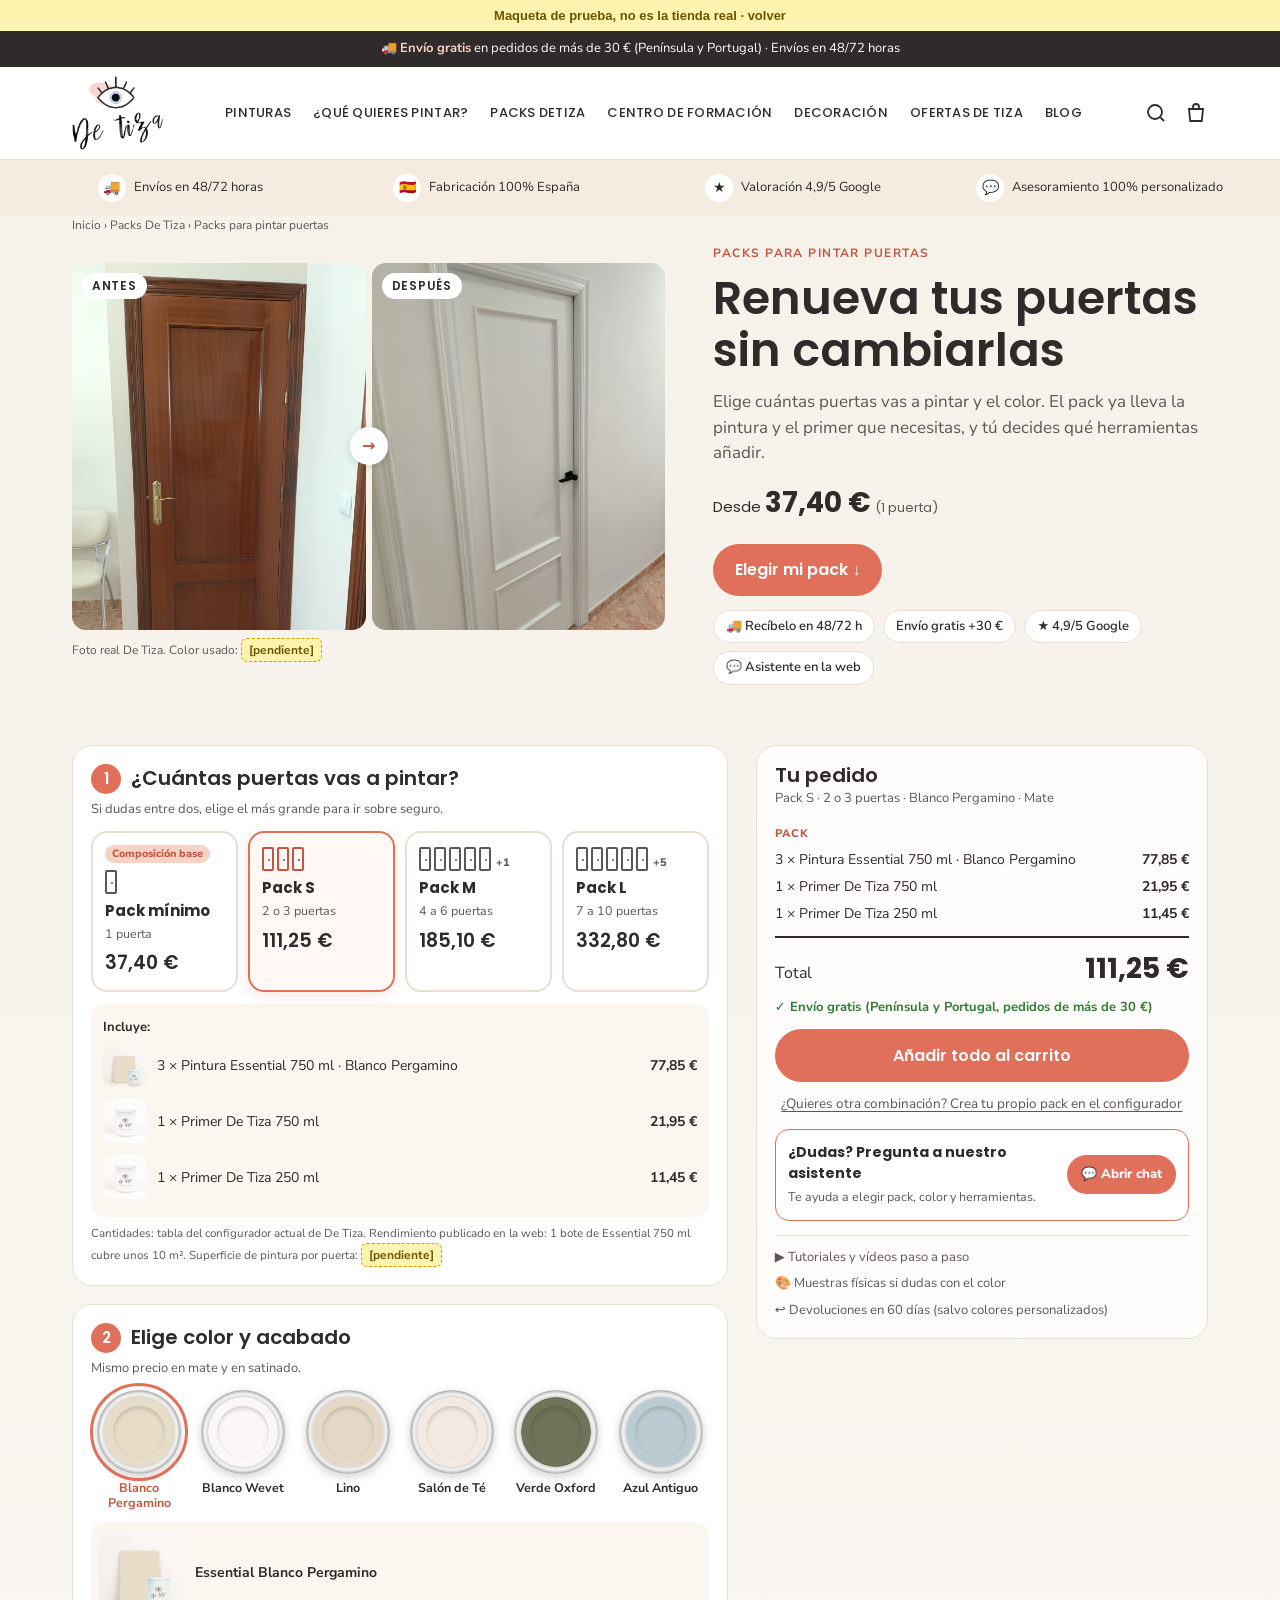
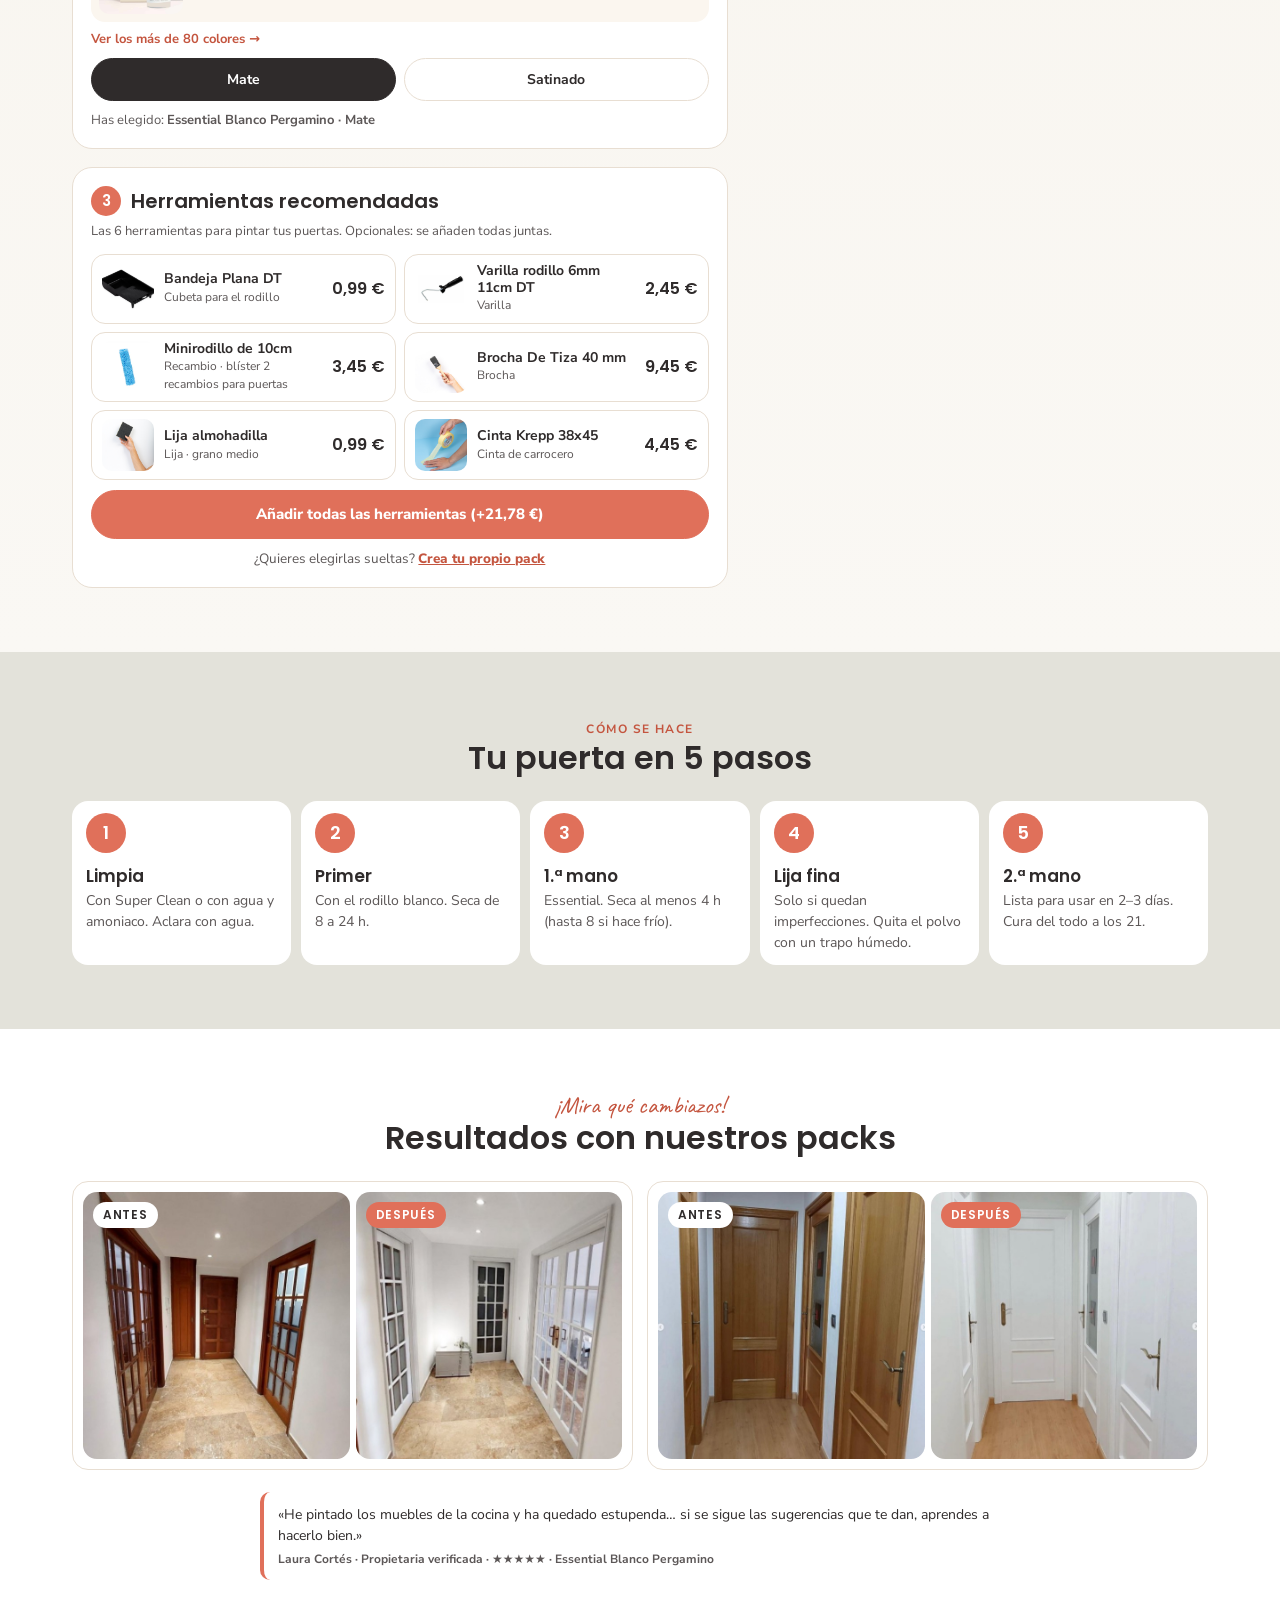
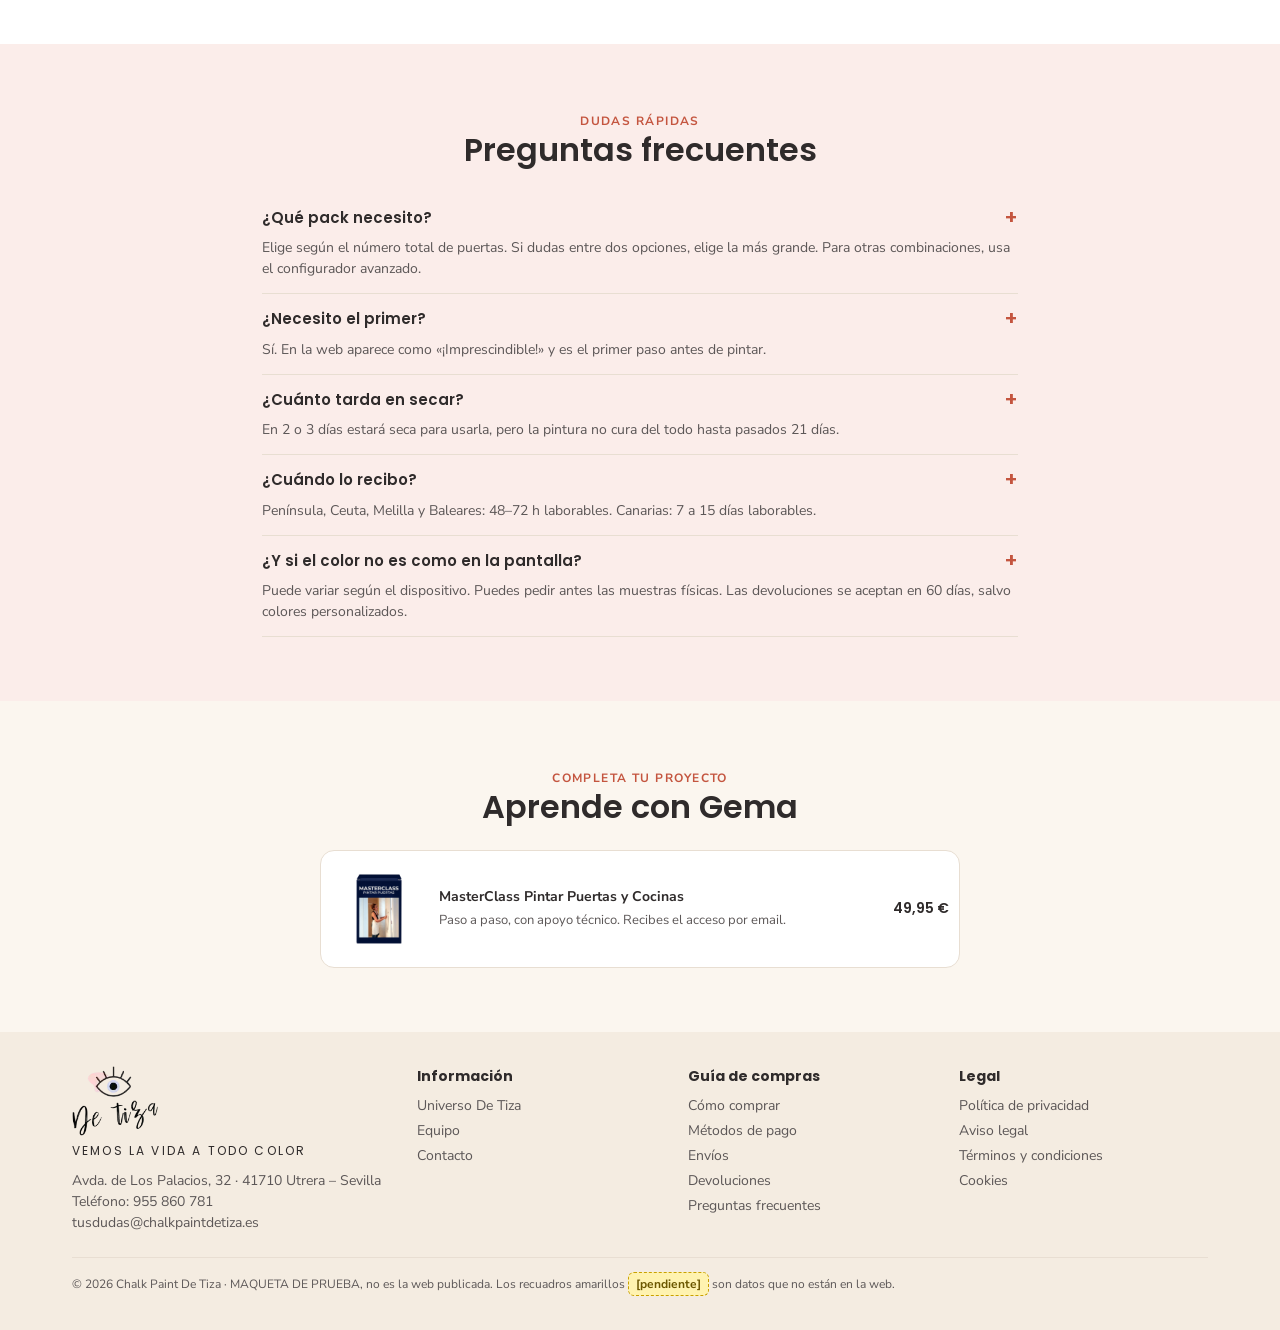
==== version-tonos.html @ 56f667f2 "Maquetas packs De Tiza (prueba)" ====
<!doctype html><html lang="es"><head><meta charset="utf-8"><meta name="robots" content="noindex, nofollow"><link rel="preconnect" href="https://fonts.googleapis.com"><link href="https://fonts.googleapis.com/css2?family=Caveat:wght@500&family=Nunito+Sans:wght@400;700;800&family=Poppins:wght@500;600;700&display=swap" rel="stylesheet"><meta name="viewport" content="width=device-width,initial-scale=1"><title>Maqueta v3 color · Packs para pintar puertas · Chalk Paint De Tiza</title><link rel="stylesheet" href="base.css"><link rel="stylesheet" href="v3.css"><link rel="stylesheet" href="v3-color.css"></head><body><div style="background:#FFF3B0;color:#6B5600;text-align:center;font:700 13px sans-serif;padding:8px">Maqueta de prueba, no es la tienda real · <a href="index.html" style="color:#6B5600">volver</a></div>
<div class="topbar">🚚 <b>Envío gratis</b> en pedidos de más de 30 € (Península y Portugal) · Envíos en 48/72 horas</div>
<header class="header"><div class="wrap">
 <svg class="burger" width="26" height="26" viewBox="0 0 24 24" fill="none" stroke="#2F2B2B" stroke-width="1.8"><path d="M3 6h18M3 12h18M3 18h18"/></svg>
 <a class="logo" href="#"><img src="img/logo-de-tiza-headerOK.webp" alt="De Tiza"></a>
 <nav class="nav"><a>PINTURAS</a><a>¿QUÉ QUIERES PINTAR?</a><a>PACKS DETIZA</a><a>CENTRO DE FORMACIÓN</a><a>DECORACIÓN</a><a>OFERTAS DE TIZA</a><a>BLOG</a></nav>
 <div class="icons"><svg viewBox="0 0 24 24"><circle cx="11" cy="11" r="7"/><path d="M20 20l-3.5-3.5"/></svg><svg viewBox="0 0 24 24"><path d="M5 8h14l-1.2 12H6.2z"/><path d="M9 8V6a3 3 0 0 1 6 0v2"/></svg></div>
</div></header>
<div class="trust"><div><span class="dot">🚚</span>Envíos en 48/72 horas</div><div><span class="dot">🇪🇸</span>Fabricación 100% España</div><div><span class="dot">★</span>Valoración 4,9/5 Google</div><div><span class="dot">💬</span>Asesoramiento 100% personalizado</div></div>

<div class="band" id="band"><div class="wrap crumbs">Inicio › Packs De Tiza › Packs para pintar puertas</div>
<section class="hero phero" style="padding-top:6px;background:transparent"><div class="wrap in">
 <div>
  <div class="ba">
   <figure><img src="img/talega-puerta-antes.jpg" style="object-position:50% 8%" alt="Puerta antes"><span class="tag">Antes</span></figure>
   <figure><img src="img/talega-puerta-despues.jpg" style="object-position:22% 50%" alt="Puerta después"><span class="tag">Después</span></figure>
   <span class="arrow">→</span>
  </div>
  <p class="cap">Foto real De Tiza. Color usado: <span class="pend">[pendiente]</span></p>
 </div>
 <div class="copy">
  <span class="eyebrow">Packs para pintar puertas</span>
  <h1>Renueva tus puertas sin cambiarlas</h1>
  <p class="lead">Elige cuántas puertas vas a pintar y el color. El pack ya lleva la pintura y el primer que necesitas, y tú decides qué herramientas añadir.</p>
  <p class="fromprice">Desde <b>37,40&nbsp;€</b> <span class="muted small">(1 puerta)</span></p>
  <div class="ctas"><a class="btn" href="#pack">Elegir mi pack ↓</a></div>
  <div class="badges"><span>🚚 Recíbelo en 48/72 h</span><span>Envío gratis +30&nbsp;€</span><span>★ 4,9/5 Google</span><span>💬 Asistente en la web</span></div>
 </div>
</div></section>

<section id="pack" style="padding-top:30px"><div class="wrap cfgwrap">
 <div class="cfg">
  <div class="stepbox">
   <h2><span class="n">1</span>¿Cuántas puertas vas a pintar?</h2>
   <p class="hint">Si dudas entre dos, elige el más grande para ir sobre seguro.</p>
   <div class="sizes3" id="sizes"></div>
   <div class="contents" id="contents"></div>
   <p class="src">Cantidades: tabla del configurador actual de De Tiza. Rendimiento publicado en la web: 1 bote de Essential 750 ml cubre unos 10 m². Superficie de pintura por puerta: <span class="pend">[pendiente]</span></p>
  </div>
  <div class="stepbox">
   <h2><span class="n">2</span>Elige color y acabado</h2>
   <p class="hint">Mismo precio en mate y en satinado.</p>
   <div class="colwrap"><div class="colors6 tins" id="colors"></div><figure class="colfig"><img id="colphoto" src="" alt=""><figcaption id="colname"></figcaption></figure></div>
   <a class="morecol">Ver los más de 80 colores →</a>
   <div class="seg" id="finish"><button data-f="Mate" class="on">Mate</button><button data-f="Satinado">Satinado</button></div>
   <p class="chosen" id="chosen"></p>
  </div>
  <div class="stepbox">
   <h2><span class="n">3</span>Herramientas recomendadas</h2>
   <p class="hint">Las 6 herramientas para pintar tus puertas. Opcionales: se añaden todas juntas.</p>
   <div class="tl" id="tools"></div>
   <button class="allbtn" id="all"></button>
   <p class="own">¿Quieres elegirlas sueltas? <a href="#avanzado">Crea tu propio pack</a></p>
  </div>
 </div>
 <aside class="summary" id="resumen">
  <h2>Tu pedido</h2>
  <div class="pname" id="pname"></div>
  <div class="lines" id="lines"></div>
  <div class="tot"><span>Total</span><b id="total"></b></div>
  <div class="okship">✓ Envío gratis (Península y Portugal, pedidos de más de 30&nbsp;€)</div>
  <button class="btn block" id="addall">Añadir todo al carrito</button>
  <div class="added" id="added">Maqueta de prueba: no se realiza ninguna compra. En la tienda real, aquí se añadiría el pack al carrito.</div>
  <a class="adv" id="avanzado">¿Quieres otra combinación? Crea tu propio pack en el configurador</a>
  <div class="askbox"><div><b>¿Dudas? Pregunta a nuestro asistente</b><span>Te ayuda a elegir pack, color y herramientas.</span></div><button class="askbtn" type="button" title="Abre el chat Oct8ne «Chat IA DeTiza» de la web">💬 Abrir chat</button></div>
  <ul class="trustl"><li>▶ Tutoriales y vídeos paso a paso</li><li>🎨 Muestras físicas si dudas con el color</li><li>↩ Devoluciones en 60 días (salvo colores personalizados)</li></ul>
 </aside>
</div></section></div>

<section class="bg-salvia"><div class="wrap">
 <div class="sec-head"><span class="eyebrow">Cómo se hace</span><h2>Tu puerta en 5 pasos</h2></div>
 <div class="mini">
  <div class="step"><span class="n">1</span><div><h3>Limpia</h3><p>Con Super Clean o con agua y amoniaco. Aclara con agua.</p></div></div>
  <div class="step"><span class="n">2</span><div><h3>Primer</h3><p>Con el rodillo blanco. Seca de 8 a 24 h.</p></div></div>
  <div class="step"><span class="n">3</span><div><h3>1.ª mano</h3><p>Essential. Seca al menos 4 h (hasta 8 si hace frío).</p></div></div>
  <div class="step"><span class="n">4</span><div><h3>Lija fina</h3><p>Solo si quedan imperfecciones. Quita el polvo con un trapo húmedo.</p></div></div>
  <div class="step"><span class="n">5</span><div><h3>2.ª mano</h3><p>Lista para usar en 2–3 días. Cura del todo a los 21.</p></div></div>
 </div>
</div></section>

<section class="bg-white"><div class="wrap">
 <div class="sec-head"><span class="hand">¡Mira qué cambiazos!</span><h2>Resultados con nuestros packs</h2></div>
 <div class="grid cambios">
  <div class="proj"><div class="ba"><figure style="aspect-ratio:1/1"><img src="img/pintar-puertas-01.jpg" alt=""><span class="tag">Antes</span></figure><figure style="aspect-ratio:1/1"><img src="img/pintar-puertas-02.jpg" alt=""><span class="tag">Después</span></figure></div></div>
  <div class="proj"><div class="ba"><figure style="aspect-ratio:1/1"><img src="img/pintar-puertas-03.jpg" alt=""><span class="tag">Antes</span></figure><figure style="aspect-ratio:1/1"><img src="img/pintar-puertas-04.jpg" alt=""><span class="tag">Después</span></figure></div></div>
 </div>
 <div class="quote" style="max-width:760px;margin:22px auto 0">«He pintado los muebles de la cocina y ha quedado estupenda… si se sigue las sugerencias que te dan, aprendes a hacerlo bien.»<b>Laura Cortés · Propietaria verificada · ★★★★★ · Essential Blanco Pergamino</b></div>
</div></section>

<section class="bg-rosa"><div class="wrap faqwrap faq">
 <div class="sec-head"><span class="eyebrow">Dudas rápidas</span><h2>Preguntas frecuentes</h2></div>
 <details open><summary>¿Qué pack necesito?</summary><p>Elige según el número total de puertas. Si dudas entre dos opciones, elige la más grande. Para otras combinaciones, usa el configurador avanzado.</p></details>
 <details open><summary>¿Necesito el primer?</summary><p>Sí. En la web aparece como «¡Imprescindible!» y es el primer paso antes de pintar.</p></details>
 <details open><summary>¿Cuánto tarda en secar?</summary><p>En 2 o 3 días estará seca para usarla, pero la pintura no cura del todo hasta pasados 21 días.</p></details>
 <details open><summary>¿Cuándo lo recibo?</summary><p>Península, Ceuta, Melilla y Baleares: 48–72 h laborables. Canarias: 7 a 15 días laborables.</p></details>
 <details open><summary>¿Y si el color no es como en la pantalla?</summary><p>Puede variar según el dispositivo. Puedes pedir antes las muestras físicas. Las devoluciones se aceptan en 60 días, salvo colores personalizados.</p></details>
</div></section>

<section class="bg-crema"><div class="wrap">
 <div class="sec-head"><span class="eyebrow">Completa tu proyecto</span><h2>Aprende con Gema</h2></div>
 <div class="item" style="max-width:640px;margin:0 auto"><img src="img/Masterclass-pintar-puertas.jpg" alt="" style="width:96px;height:96px"><div><div class="nm">MasterClass Pintar Puertas y Cocinas</div><span class="small muted">Paso a paso, con apoyo técnico. Recibes el acceso por email.</span></div><span class="pr">49,95&nbsp;€</span></div>
</div></section>

<div class="mbar"><div class="t">Total<b id="mtotal"></b></div><a class="btn" href="#resumen" onclick="alert('Maqueta de prueba: no se realiza ninguna compra.')">Añadir todo al carrito</a></div>
<script>
const P={e750:25.95,e250:15.95,p750:21.95,p250:11.45};
const SIZES=[
 {k:'Pack mínimo',r:'1 puerta',d:1,e750:1,e250:0,p750:0,p250:1,tag:'Composición base'},
 {k:'Pack S',r:'2 o 3 puertas',d:3,e750:3,e250:0,p750:1,p250:1},
 {k:'Pack M',r:'4 a 6 puertas',d:6,e750:5,e250:0,p750:2,p250:1},
 {k:'Pack L',r:'7 a 10 puertas',d:10,e750:9,e250:0,p750:4,p250:1}];
const COLORS=[['Blanco Pergamino','Blanco-pergamino1.jpg','#E7DCC8'],['Blanco Wevet','blanco-wevet-ia.jpg','#FBF6F7'],['Lino','color-lino-muestra.jpg','#E5D8C7'],['Salón de Té','salon-te-ia.jpg','#F4EAE1'],['Verde Oxford','verdeoxford-1.jpg','#6F7358'],['Azul Antiguo','color-azul-antiguo.jpg','#BACCD1']];
const mix=(h,w)=>{const n=parseInt(h.slice(1),16),r=n>>16,g=n>>8&255,b=n&255,f=c=>Math.round(c+(255-c)*w);return `rgb(${f(r)},${f(g)},${f(b)})`};
const TOOLS=[
 ['Bandeja Plana DT','Cubeta para el rodillo',0.99,'bandeja-plana-e1641913054967.jpg'],
 ['Varilla rodillo 6mm 11cm DT','Varilla',2.45,'varilla-rodillo-pintura-6mm.jpg'],
 ['Minirodillo de 10cm','Recambio · blíster 2 recambios para puertas',3.45,'recambio-rodillo-pintura-azul.webp'],
 ['Brocha De Tiza 40 mm','Brocha',9.45,'brocha-negra-30.jpg'],
 ['Lija almohadilla','Lija · grano medio',0.99,'Web-Herramientas-Detiza-44.jpg'],
 ['Cinta Krepp 38x45','Cinta de carrocero',4.45,'Web-Herramientas-Detiza-19.jpg']];
const params=new URLSearchParams(location.search);
let st={s:+(params.get('s')??1),c:+(params.get('c')??0),f:'Mate',t:new Set(params.get('all')?[0,1,2,3,4,5]:[])};
const door=n=>'<span class="doors">'+Array.from({length:Math.min(n,5)},()=>'<i></i>').join('')+(n>5?'<em>+'+(n-5)+'</em>':'')+'</span>';
const eur=v=>v.toFixed(2).replace('.',',')+'\u00a0€';
const price=s=>s.e750*P.e750+s.e250*P.e250+s.p750*P.p750+s.p250*P.p250;
const $=id=>document.getElementById(id);
function render(){
 $('sizes').innerHTML=SIZES.map((s,i)=>`<button class="sz${i==st.s?' on':''}" data-i="${i}">${s.tag?`<span class="tagm">${s.tag}</span>`:''}${door(s.d)}<span class="k">${s.k}</span><span class="r">${s.r}</span><span class="p">${eur(price(s))}</span></button>`).join('');
 const s=SIZES[st.s],col=COLORS[st.c];
 const rows=[];
 if(s.e750)rows.push([`${s.e750} × Pintura Essential 750 ml · ${col[0]}`,col[1],s.e750*P.e750]);
 if(s.p750)rows.push([`${s.p750} × Primer De Tiza 750 ml`,'primer-e1643105426503.jpg',s.p750*P.p750]);
 if(s.p250)rows.push([`${s.p250} × Primer De Tiza 250 ml`,'primer-e1643105426503.jpg',s.p250*P.p250]);
 $('contents').innerHTML='<b style="font-size:13px">Incluye:</b>'+rows.map(r=>`<div class="row"><img src="img/${r[1]}" alt=""><span>${r[0]}</span><span>${eur(r[2])}</span></div>`).join('');
 $('colors').innerHTML=COLORS.map((c,i)=>`<button class="tin${i==st.c?' on':''}" data-i="${i}"><span class="lid" style="--c:${c[2]}"></span><span class="tn">${c[0]}</span></button>`).join('');
 $('band').style.setProperty('--tint',mix(col[2],0.62));
 $('band').style.setProperty('--tint2',mix(col[2],0.8));
 $('colphoto').src='img/'+col[1]; $('colname').textContent='Essential '+col[0];
 document.querySelectorAll('#finish button').forEach(b=>b.classList.toggle('on',b.dataset.f==st.f));
 $('chosen').innerHTML=`Has elegido: <b>Essential ${col[0]} · ${st.f}</b>`;
 $('tools').innerHTML=TOOLS.map((t,i)=>`<div class="tli info${st.t.size?' on':''}"><img src="img/${t[3]}" alt=""><div><div class="nm">${t[0]}</div><div class="ds">${t[1]}</div></div><span class="pr">${eur(t[2])}</span></div>`).join('');
 const tsum=[...st.t].reduce((a,i)=>a+TOOLS[i][2],0);
 $('all').innerHTML=st.t.size?'✓ Herramientas añadidas (+21,78 €) · <u>Quitar</u>':'Añadir todas las herramientas (+21,78 €)';
 $('all').classList.toggle('on',st.t.size>0);
 $('pname').textContent=`${s.k} · ${s.r} · ${col[0]} · ${st.f}`;
 let L='<div class="grp">Pack</div>'+rows.map(r=>`<div class="l"><span>${r[0]}</span><span>${eur(r[2])}</span></div>`).join('');
 if(st.t.size)L+='<div class="grp">Herramientas</div>'+[...st.t].sort().map(i=>`<div class="l"><span>${TOOLS[i][0]}</span><span>${eur(TOOLS[i][2])}</span></div>`).join('');
 $('lines').innerHTML=L;
 const tot=price(s)+tsum; $('total').textContent=eur(tot); $('mtotal').textContent=eur(tot);
}
document.addEventListener('click',e=>{
 const sz=e.target.closest('.sz'),cl=e.target.closest('.tin'),fb=e.target.closest('#finish button');
 if(sz)st.s=+sz.dataset.i; else if(cl)st.c=+cl.dataset.i; else if(fb)st.f=fb.dataset.f;
 else if(e.target.closest('#all')){st.t=st.t.size==6?new Set():new Set([0,1,2,3,4,5]);}
 else if(e.target.closest('.askbtn')){alert('Maqueta: aquí se abriría el chat Oct8ne «Chat IA DeTiza» de la web');return;}
 else if(e.target.id=='addall'){$('added').style.display='block';alert('Maqueta de prueba: no se realiza ninguna compra.');return;}
 else return;
 render();
});
render();
</script>
<footer class="footer"><div class="wrap"><div class="cols">
 <div><img src="img/logo-de-tiza-headerOK.webp" alt="De Tiza" style="height:70px"><div class="slogan">Vemos la vida a todo color</div><p class="muted" style="margin-top:10px">Avda. de Los Palacios, 32 · 41710 Utrera – Sevilla<br>Teléfono: 955 860 781<br>tusdudas@chalkpaintdetiza.es</p></div>
 <div><h4>Información</h4><ul><li>Universo De Tiza</li><li>Equipo</li><li>Contacto</li></ul></div>
 <div><h4>Guía de compras</h4><ul><li>Cómo comprar</li><li>Métodos de pago</li><li>Envíos</li><li>Devoluciones</li><li>Preguntas frecuentes</li></ul></div>
 <div><h4>Legal</h4><ul><li>Política de privacidad</li><li>Aviso legal</li><li>Términos y condiciones</li><li>Cookies</li></ul></div>
</div><div class="copy">© 2026 Chalk Paint De Tiza · MAQUETA DE PRUEBA, no es la web publicada. Los recuadros amarillos <span class="pend">[pendiente]</span> son datos que no están en la web.</div></div></footer>
</body></html>
---- base.css ----
:root{--cream:#FBF6EF;--cream2:#F4ECE1;--coral:#E0705A;--coral-d:#C4553F;--peach:#F7D3C6;--lilac:#C9CBEA;--ink:#2F2B2B;--ink2:#5C5757;--line:#E8DED2;--white:#fff}
*{box-sizing:border-box;margin:0;padding:0}
body{font-family:"Nunito Sans",system-ui,sans-serif;color:var(--ink);background:var(--white);font-size:16px;line-height:1.5}
img{display:block;max-width:100%}
a{color:inherit;text-decoration:none}
h1,h2,h3{font-family:Poppins,sans-serif;line-height:1.15;font-weight:600}
h1{font-size:30px}h2{font-size:24px}h3{font-size:17px}
.wrap{max-width:1200px;margin:0 auto;padding:0 18px}
.hand{font-family:Caveat,cursive;color:var(--coral-d);font-size:24px;line-height:1}
.eyebrow{font-size:12px;letter-spacing:.12em;text-transform:uppercase;font-weight:700;color:var(--coral-d)}
.muted{color:var(--ink2)}
.small{font-size:13px}
.pend{display:inline-block;background:#FFF3B0;border:1.5px dashed #C9A100;color:#6B5600;font-weight:700;font-size:12px;padding:2px 7px;border-radius:6px;font-family:"Nunito Sans",sans-serif;letter-spacing:0;text-transform:none}
.btn{display:inline-flex;align-items:center;justify-content:center;gap:8px;background:var(--coral);color:#fff;font-family:Poppins,sans-serif;font-weight:600;font-size:16px;padding:14px 22px;border-radius:999px;border:0}
.btn.ghost{background:#fff;color:var(--ink);border:1.5px solid var(--ink)}
.btn.block{width:100%}
section{padding:44px 0}
.sec-head{text-align:center;margin-bottom:24px}
.sec-head p{margin-top:8px;color:var(--ink2)}
/* topbar + header */
.topbar{background:var(--ink);color:#fff;font-size:13px;text-align:center;padding:8px 12px}
.topbar b{color:var(--peach)}
.header{background:#fff;border-bottom:1px solid var(--line)}
.header .wrap{display:flex;align-items:center;justify-content:space-between;height:72px}
.logo img{height:58px;width:auto}
.nav{display:none}
.icons{display:flex;gap:16px;align-items:center}
.icons svg{width:24px;height:24px;stroke:var(--ink);fill:none;stroke-width:1.8}
.burger{display:block}
.trust{display:grid;grid-template-columns:1fr 1fr;gap:10px;background:var(--cream2);padding:14px 18px;font-size:13px}
.trust div{display:flex;gap:8px;align-items:center}
.trust .dot{width:28px;height:28px;flex:none;border-radius:50%;background:#fff;display:grid;place-items:center;font-size:14px}
/* before/after */
.ba{display:grid;grid-template-columns:1fr 1fr;gap:6px;position:relative}
.ba figure{position:relative;overflow:hidden;border-radius:14px;background:var(--cream2)}
.ba img{width:100%;height:100%;object-fit:cover}
.ba .tag{position:absolute;left:10px;top:10px;background:#fff;color:var(--ink);font-family:Poppins;font-weight:600;font-size:12px;padding:4px 10px;border-radius:999px;letter-spacing:.06em;text-transform:uppercase}
.ba figure:last-child .tag{background:var(--coral);color:#fff}
.ba .arrow{position:absolute;left:50%;top:50%;transform:translate(-50%,-50%);width:38px;height:38px;border-radius:50%;background:#fff;display:grid;place-items:center;font-weight:700;color:var(--coral-d);box-shadow:0 2px 10px rgba(0,0,0,.15);z-index:2}
.cap{font-size:12px;color:var(--ink2);margin-top:8px}
/* hero */
.hero{background:var(--cream);padding:22px 0 34px}
.hero .copy{margin-top:22px}
.hero h1{margin:8px 0 12px}
.hero p.lead{font-size:17px;color:var(--ink2)}
.hero .ctas{display:flex;flex-direction:column;gap:10px;margin-top:20px}
.quote{margin-top:18px;background:#fff;border-left:4px solid var(--coral);border-radius:10px;padding:12px 14px;font-size:14px}
.quote b{display:block;font-size:12px;margin-top:4px;color:var(--ink2)}
/* project cards */
.grid{display:grid;gap:14px}
.g2{grid-template-columns:1fr 1fr}
.card{background:#fff;border:1px solid var(--line);border-radius:16px;overflow:hidden;display:flex;flex-direction:column}
.card .ph{aspect-ratio:1/1;overflow:hidden;background:var(--cream2)}
.card .ph img{width:100%;height:100%;object-fit:cover}
.card .bd{padding:12px 12px 14px;display:flex;flex-direction:column;gap:4px;flex:1}
.card .price{font-family:Poppins;font-weight:600;font-size:15px}
.card .price small{font-family:"Nunito Sans";font-weight:400;color:var(--ink2);font-size:12px}
.card .go{margin-top:auto;padding-top:8px;font-weight:700;font-size:13px;color:var(--coral-d)}
/* ship bar */
.ship{background:var(--peach);padding:18px 0}
.ship .wrap{display:flex;flex-direction:column;gap:10px}
.bar{height:10px;border-radius:99px;background:#fff;overflow:hidden}
.bar i{display:block;height:100%;width:62%;background:var(--coral)}
.ship .row{display:flex;justify-content:space-between;font-size:13px;font-weight:700}
/* steps */
.steps{display:grid;gap:14px;counter-reset:s}
.step{background:var(--cream);border-radius:16px;padding:18px;display:flex;gap:14px}
.step .n{flex:none;width:40px;height:40px;border-radius:50%;background:var(--coral);color:#fff;font-family:Poppins;font-weight:600;display:grid;place-items:center;font-size:18px}
.step p{font-size:14px;color:var(--ink2);margin-top:4px}
/* projects */
.proj{background:#fff;border:1px solid var(--line);border-radius:16px;padding:10px}
.proj .ba figure{aspect-ratio:3/4}
.proj .t{padding:10px 4px 4px;font-size:14px}
.proj .t b{font-family:Poppins;font-weight:600}
.stars{color:#E9A400;letter-spacing:2px;font-size:13px}
/* gema */
.gema{background:var(--cream);}
.gema .in{display:grid;gap:18px;align-items:center}
.gema img{border-radius:18px;aspect-ratio:1/1;object-fit:cover;width:100%}
/* newsletter */
.news{background:var(--ink);color:#fff;text-align:center}
.news h2{color:#fff}
.news .eye{width:70px;margin:0 auto 10px;filter:brightness(0) invert(1)}
.news form{display:flex;flex-direction:column;gap:10px;max-width:460px;margin:18px auto 0}
.news input{padding:14px 18px;border-radius:999px;border:0;font-size:16px;font-family:inherit}
.news .legal{font-size:12px;opacity:.85;margin-top:10px}
/* footer */
.footer{background:var(--cream2);padding:34px 0;font-size:14px}
.footer .cols{display:grid;gap:22px}
.footer h4{font-family:Poppins;font-size:14px;margin-bottom:8px}
.footer li{list-style:none;margin:4px 0;color:var(--ink2)}
.footer .slogan{font-family:Poppins;letter-spacing:.18em;text-transform:uppercase;font-size:12px;margin-top:6px}
.footer .copy{margin-top:24px;font-size:12px;color:var(--ink2);border-top:1px solid var(--line);padding-top:14px}
/* pack page */
.crumbs{font-size:12px;color:var(--ink2);padding-top:12px;padding-bottom:12px}
.phero .ba figure{aspect-ratio:2/3}
.badges{display:flex;flex-wrap:wrap;gap:8px;margin-top:14px}
.badges span{background:#fff;border:1px solid var(--line);border-radius:999px;padding:6px 12px;font-size:13px;font-weight:600}
.fromprice{margin-top:16px;font-family:Poppins;font-size:15px}
.fromprice b{font-size:28px;color:var(--ink)}
.sizes{display:grid;gap:14px}
.size{border:2px solid var(--line);border-radius:18px;padding:18px;background:#fff;position:relative}
.size.sel{border-color:var(--coral);box-shadow:0 6px 22px rgba(224,112,90,.18)}
.size .lt{width:52px;height:52px;border-radius:14px;background:var(--cream);font-family:Poppins;font-weight:700;font-size:24px;display:grid;place-items:center;color:var(--coral-d)}
.size .top{display:flex;gap:14px;align-items:center}
.size .from{font-family:Poppins;font-weight:600;font-size:20px;margin-top:12px}
.size ul{margin:10px 0 0 18px;font-size:14px;color:var(--ink2)}
.size .ex{margin-top:10px;font-size:13px;background:var(--cream);border-radius:10px;padding:10px}
.save{background:var(--cream);border-radius:18px;padding:20px;display:grid;gap:12px}
.save .cmp{display:grid;grid-template-columns:1fr 1fr;gap:10px}
.save .box{background:#fff;border-radius:14px;padding:14px;text-align:center}
.save .box .v{font-family:Poppins;font-weight:600;font-size:24px}
.inc{display:grid;gap:12px}
.item{display:flex;gap:12px;align-items:center;background:#fff;border:1px solid var(--line);border-radius:14px;padding:10px}
.item img{width:72px;height:72px;object-fit:cover;border-radius:10px;flex:none;background:var(--cream2)}
.item .nm{font-weight:700;font-size:14px}
.item .pr{font-family:Poppins;font-weight:600;font-size:14px;margin-left:auto;white-space:nowrap}
.chip{display:inline-block;font-size:11px;font-weight:700;padding:2px 8px;border-radius:99px;background:var(--peach);color:var(--coral-d);margin-top:2px}
.tools{display:grid;grid-template-columns:repeat(3,1fr);gap:8px}
.tool{background:#fff;border:1px solid var(--line);border-radius:12px;padding:8px;text-align:center;font-size:12px}
.tool img{aspect-ratio:1/1;object-fit:cover;border-radius:8px;width:100%;margin-bottom:6px}
.tool b{display:block;font-family:Poppins;font-size:12px}
.tones{display:flex;flex-wrap:wrap;gap:10px;margin-top:10px}
.tones div{text-align:center;font-size:11px;width:56px}
.tones img{width:48px;height:48px;border-radius:50%;margin:0 auto 4px;object-fit:cover;border:2px solid #fff;box-shadow:0 0 0 1px var(--line)}
.how{display:grid;gap:18px}
.how img{border-radius:18px;width:100%;aspect-ratio:4/3;object-fit:cover}
.faq details{border-bottom:1px solid var(--line);padding:14px 0}
.faq summary{font-family:Poppins;font-weight:600;font-size:15px;list-style:none;display:flex;justify-content:space-between;gap:10px}
.faq summary::after{content:"+";color:var(--coral-d);font-size:20px;line-height:1}
.faq p{margin-top:8px;font-size:14px;color:var(--ink2)}
.final{background:var(--coral);color:#fff;text-align:center}
.final h2{color:#fff}
.final .btn{background:#fff;color:var(--coral-d);margin-top:16px}
@media(min-width:900px){
 h1{font-size:46px}h2{font-size:32px}
 .wrap{padding:0 32px}
 .nav{display:flex;gap:22px;font-family:Poppins;font-size:13px;font-weight:500;letter-spacing:.02em}
 .burger{display:none}
 .header .wrap{height:92px}.logo img{height:74px}
 .trust{grid-template-columns:repeat(4,1fr);padding:14px 32px;max-width:none;justify-items:center}
 .hero{padding:40px 0 56px}
 .hero .in{display:grid;grid-template-columns:1.15fr 1fr;gap:48px;align-items:center}
 .hero .copy{margin-top:0}
 .hero .ctas{flex-direction:row}
 .g2{grid-template-columns:repeat(3,1fr)}
 .projects{grid-template-columns:repeat(3,1fr)}
 .steps{grid-template-columns:repeat(3,1fr)}
 .step{flex-direction:column}
 .gema .in{grid-template-columns:1fr 1.4fr;gap:48px}
 .news form{flex-direction:row}.news input{flex:1}
 .footer .cols{grid-template-columns:1.3fr 1fr 1fr 1fr}
 .ship .wrap{flex-direction:row;align-items:center;gap:28px}.ship .wrap>*{flex:1}
 section{padding:64px 0}
 .phero .in{display:grid;grid-template-columns:1.2fr 1fr;gap:48px;align-items:center}
 .sizes{grid-template-columns:repeat(3,1fr)}
 .save{grid-template-columns:1.2fr 1fr;align-items:center;padding:28px}
 .inc{grid-template-columns:1fr 1fr}
 .tools{grid-template-columns:repeat(6,1fr)}
 .how{grid-template-columns:1fr 1.2fr;align-items:center;gap:40px}
 .cmb{grid-template-columns:repeat(4,1fr)}
 .faqwrap{max-width:820px;margin:0 auto}
}
.news .eye{filter:none;background:#fff;border-radius:50%;width:84px;height:84px;object-fit:contain;padding:12px}
.footer .cols{grid-template-columns:1fr 1fr}
.footer .cols>div:first-child{grid-column:1/-1}
@media(min-width:900px){.footer .cols{grid-template-columns:1.3fr 1fr 1fr 1fr}.footer .cols>div:first-child{grid-column:auto}}
.cambios{grid-template-columns:1fr}
@media(min-width:900px){
 .cambios{grid-template-columns:1fr 1fr}
 .g2:not(.cmb) .card .ph{aspect-ratio:4/3}
 .gema img{max-width:440px}
 .how .step{flex-direction:row;padding:14px 18px}
 .how .steps{gap:10px}
}
/* v2: packs cerrados */
.packs{display:grid;gap:14px}
.pk{border:2px solid var(--line);border-radius:18px;background:#fff;padding:16px;position:relative;display:flex;flex-direction:column;gap:10px}
.pk.sel{border-color:var(--coral);box-shadow:0 6px 22px rgba(224,112,90,.18)}
.pk .radio{position:absolute;right:16px;top:18px;width:22px;height:22px;border-radius:50%;border:2px solid var(--line)}
.pk.sel .radio{border:7px solid var(--coral)}
.pk .top{display:flex;gap:12px;align-items:center}
.pk .lt{width:48px;height:48px;border-radius:14px;background:var(--cream);font-family:Poppins;font-weight:700;font-size:22px;display:grid;place-items:center;color:var(--coral-d);flex:none}
.pk h3{font-size:17px;padding-right:28px}
.pk .for{font-size:13px;color:var(--ink2)}
.pk .pp{font-family:Poppins;font-weight:600;font-size:26px}
.pk .pp small{font-size:12px;font-weight:400;color:var(--ink2);font-family:"Nunito Sans"}
.pk ul{list-style:none;font-size:14px;border-top:1px solid var(--line);padding-top:10px;display:grid;gap:6px}
.pk li{display:flex;justify-content:space-between;gap:10px}
.pk li span:last-child{white-space:nowrap;color:var(--ink2)}
.pk li:before{content:"✓";color:var(--coral-d);font-weight:700;margin-right:6px}
.pk li span:first-child{flex:1}
.buy{background:var(--cream);border-radius:20px;padding:18px;margin-top:18px;display:grid;gap:16px}
.buy h3{font-size:16px}
.colors{display:grid;grid-template-columns:repeat(3,1fr);gap:10px;margin-top:10px}
.col{text-align:center;font-size:12px;font-weight:700;background:#fff;border:2px solid transparent;border-radius:14px;padding:6px 6px 8px}
.col.sel{border-color:var(--coral)}
.col img{width:100%;aspect-ratio:1/1;object-fit:cover;border-radius:10px;margin-bottom:6px}
.fin{display:flex;gap:8px;margin-top:8px}
.fin span{flex:1;text-align:center;border:1.5px solid var(--line);background:#fff;border-radius:999px;padding:8px;font-size:13px;font-weight:700}
.fin span.sel{border-color:var(--ink)}
.extra{display:flex;gap:12px;align-items:center;background:#fff;border-radius:14px;padding:12px;border:1px solid var(--line)}
.extra .chk{width:22px;height:22px;border-radius:6px;border:2px solid var(--ink2);flex:none}
.extra .imgs{display:flex;gap:4px}
.extra .imgs img{width:34px;height:34px;object-fit:cover;border-radius:6px}
.total{display:flex;justify-content:space-between;align-items:baseline;font-family:Poppins}
.total b{font-size:24px}
.custom{display:block;text-align:center;font-size:14px;color:var(--ink2);text-decoration:underline;text-underline-offset:3px;margin-top:2px}
.morecol{font-size:13px;color:var(--coral-d);font-weight:700;margin-top:8px;display:block}
@media(min-width:900px){
 .packs{grid-template-columns:repeat(3,1fr)}
 .buy{grid-template-columns:1.3fr 1fr;padding:28px;gap:28px;align-items:start}
 .colors{grid-template-columns:repeat(6,1fr)}
 .buy .left{grid-column:1}.buy .right{grid-column:2}
}
---- v3.css ----
.cfg{display:grid;gap:18px}
.stepbox{background:#fff;border:1px solid var(--line);border-radius:20px;padding:18px}
.stepbox>h2{font-size:20px;display:flex;gap:10px;align-items:center}
.stepbox>h2 .n{width:30px;height:30px;border-radius:50%;background:var(--coral);color:#fff;font-size:15px;display:grid;place-items:center;flex:none}
.stepbox .hint{font-size:13px;color:var(--ink2);margin:6px 0 12px}
.sizes3{display:grid;grid-template-columns:1fr 1fr;gap:10px}
.sz{border:2px solid var(--line);border-radius:16px;padding:12px;cursor:pointer;background:#fff;text-align:left;font:inherit;color:inherit;display:flex;flex-direction:column;gap:2px}
.sz.on{border-color:var(--coral);background:#FFF8F5;box-shadow:0 4px 16px rgba(224,112,90,.15)}
.sz .k{font-family:Poppins;font-weight:700;font-size:15px}
.sz .r{font-size:12.5px;color:var(--ink2)}
.sz .p{font-family:Poppins;font-weight:600;font-size:19px;margin-top:4px}
.sz .tagm{align-self:flex-start;font-size:10.5px;font-weight:800;background:var(--peach);color:var(--coral-d);padding:1px 7px;border-radius:99px;margin-bottom:3px}
.contents{margin-top:12px;background:var(--cream);border-radius:14px;padding:12px;font-size:14px}
.contents .row{display:flex;gap:10px;align-items:center;padding:6px 0}
.contents img{width:44px;height:44px;border-radius:8px;object-fit:cover;background:#fff}
.contents .row span:last-child{margin-left:auto;white-space:nowrap;font-weight:700}
.src{font-size:11.5px;color:var(--ink2);margin-top:8px}
.colors6{display:grid;grid-template-columns:repeat(3,1fr);gap:8px}
.cl{border:2px solid transparent;background:var(--cream);border-radius:14px;padding:6px;cursor:pointer;font:inherit;font-size:12px;font-weight:700;color:var(--ink)}
.cl img{width:100%;aspect-ratio:1/1;object-fit:cover;object-position:30% 55%;border-radius:10px;margin-bottom:4px}
.cl.on{border-color:var(--coral);background:#fff}
.seg{display:flex;gap:8px;margin-top:8px}
.seg button{flex:1;border:1.5px solid var(--line);background:#fff;border-radius:999px;padding:10px;font:inherit;font-weight:700;font-size:14px;cursor:pointer;color:var(--ink)}
.seg button.on{border-color:var(--ink);background:var(--ink);color:#fff}
.chosen{font-size:13px;margin-top:10px;color:var(--ink2)}
.tl{display:grid;gap:8px}
.tli{display:flex;align-items:center;gap:10px;border:1.5px solid var(--line);border-radius:14px;padding:8px 10px;cursor:pointer;background:#fff}
.tli.on{border-color:var(--coral);background:#FFF8F5}
.tli img{width:52px;height:52px;object-fit:cover;border-radius:10px;flex:none}
.tli .box{width:22px;height:22px;border-radius:6px;border:2px solid var(--ink2);flex:none;display:grid;place-items:center;color:#fff;font-size:14px;font-weight:900}
.tli.on .box{background:var(--coral);border-color:var(--coral)}
.tli .nm{font-size:14px;font-weight:700;line-height:1.2}
.tli .ds{font-size:12px;color:var(--ink2)}
.tli .pr{margin-left:auto;font-family:Poppins;font-weight:600;white-space:nowrap}
.allbtn{margin-top:10px;width:100%;background:#fff;border:1.5px solid var(--coral);color:var(--coral-d);border-radius:999px;padding:12px;font:inherit;font-weight:800;cursor:pointer}
.tsub{display:flex;justify-content:space-between;margin-top:10px;font-size:14px;font-weight:700}
.summary{background:var(--cream);border-radius:20px;padding:18px;border:1px solid var(--line)}
.summary h2{font-size:20px}
.summary .pname{font-size:13px;color:var(--ink2);margin-top:2px}
.lines{margin:12px 0;font-size:14px;display:grid;gap:6px}
.lines .l{display:flex;gap:8px}
.lines .l span:first-child{flex:1}
.lines .l span:last-child{white-space:nowrap;font-weight:700}
.lines .grp{font-size:11px;text-transform:uppercase;letter-spacing:.1em;font-weight:800;color:var(--coral-d);margin-top:6px}
.tot{border-top:2px solid var(--ink);padding-top:10px;display:flex;justify-content:space-between;align-items:baseline}
.tot b{font-family:Poppins;font-size:28px}
.okship{font-size:13px;margin:8px 0 12px;color:#2E7D32;font-weight:700}
.adv{display:block;text-align:center;font-size:13.5px;color:var(--ink2);text-decoration:underline;text-underline-offset:3px;margin-top:12px}
.mbar{position:fixed;left:0;right:0;bottom:0;background:#fff;border-top:1px solid var(--line);box-shadow:0 -6px 20px rgba(0,0,0,.08);padding:10px 14px;display:flex;gap:12px;align-items:center;z-index:50}
.mbar .t{font-size:12px;color:var(--ink2);line-height:1.1}
.mbar .t b{display:block;font-family:Poppins;font-size:20px;color:var(--ink)}
.mbar .btn{flex:1;padding:13px 10px;font-size:15px}
body{padding-bottom:76px}
.added{display:none;background:#2E7D32;color:#fff;border-radius:12px;padding:10px;font-size:13px;margin-top:10px;text-align:center}
.mini{display:grid;gap:10px}
.mini .step{padding:12px 14px}
@media(min-width:900px){
 .mbar{display:none} body{padding-bottom:0}
 .cfgwrap{display:grid;grid-template-columns:1.45fr 1fr;gap:28px;align-items:start}
 .summary{position:sticky;top:16px}
 .sizes3{grid-template-columns:repeat(4,1fr)}
 .colors6{grid-template-columns:repeat(6,1fr)}
 .tl{grid-template-columns:1fr 1fr}
 .mini{grid-template-columns:repeat(5,1fr)}.mini .step{flex-direction:column}
}
.doors{display:flex;gap:3px;align-items:flex-end;height:26px;margin-bottom:4px}
.doors i{width:12px;height:24px;border:2px solid var(--ink2);border-radius:2px;position:relative}
.doors i:after{content:"";position:absolute;right:2px;top:10px;width:2px;height:2px;background:var(--ink2);border-radius:50%}
.sz.on .doors i{border-color:var(--coral-d)}
.doors em{font-style:normal;font-size:11px;font-weight:800;color:var(--ink2);margin-left:2px}
.trustl{list-style:none;margin-top:14px;border-top:1px solid var(--line);padding-top:12px;display:grid;gap:7px;font-size:13px;color:var(--ink2)}
@media(min-width:900px){.phero .ba figure{aspect-ratio:4/5}.hero{padding:24px 0 30px}}
.askbox{margin-top:14px;background:#fff;border:1.5px solid var(--coral);border-radius:14px;padding:12px;display:flex;gap:10px;align-items:center}
.askbox b{display:block;font-family:Poppins;font-size:14px}.askbox span{font-size:12.5px;color:var(--ink2)}
.askbtn{margin-left:auto;flex:none;background:var(--coral);color:#fff;border:0;border-radius:999px;padding:10px 14px;font:inherit;font-weight:800;font-size:13px;cursor:pointer}
.tli.info{cursor:default}
.allbtn{background:var(--coral);color:#fff;border-color:var(--coral);font-size:15px}
.allbtn.on{background:#fff;color:#2E7D32;border-color:#2E7D32}
.allbtn.on u{color:var(--coral-d)}
.own{text-align:center;font-size:13.5px;margin-top:10px;color:var(--ink2)}
.own a{color:var(--coral-d);font-weight:800;text-decoration:underline}
---- v3-color.css ----
.band{background:linear-gradient(180deg,var(--tint,#FBF6EF) 0%,var(--tint2,#FBF6EF) 100%);transition:background .4s}
.band .stepbox,.band .summary{background:#fff}
.band .summary{background:#FFFDFB}
.bg-white{background:#fff}.bg-crema{background:#FBF6EF}
.bg-salvia{background:#E3E2DA} /* tinte suave de Essential Verde Macilla (aprox.) */
.bg-rosa{background:#FBEDEA}   /* tinte suave de Essential Rosa Nude (aprox.) */
.bg-salvia .step{background:#fff}
.colwrap{display:grid;gap:12px}
.tins{grid-template-columns:repeat(3,1fr);gap:14px 8px}
.tin{background:none;border:0;cursor:pointer;font:inherit;display:flex;flex-direction:column;align-items:center;gap:6px;color:var(--ink)}
.tin .lid{width:78px;height:78px;border-radius:50%;position:relative;
 background:radial-gradient(circle at 50% 50%,var(--c) 0 58%,#d9d9d9 59%,#f4f4f4 64%,#bdbdbd 69%,#ececec 74%,#cfcfcf 100%);
 box-shadow:0 3px 10px rgba(0,0,0,.18),inset 0 0 0 1px rgba(0,0,0,.08)}
.tin .lid:after{content:"";position:absolute;inset:16px;border-radius:50%;box-shadow:inset 0 2px 4px rgba(0,0,0,.18)}
.tin .tn{font-size:12.5px;font-weight:700;text-align:center;line-height:1.2}
.tin.on .lid{outline:3px solid var(--coral);outline-offset:4px}
.tin.on .tn{color:var(--coral-d)}
.colfig{margin:0;display:flex;gap:12px;align-items:center;background:var(--cream);border-radius:14px;padding:8px}
.colfig img{width:84px;height:84px;object-fit:cover;object-position:35% 60%;border-radius:10px}
.colfig figcaption{font-weight:700;font-size:14px}
@media(min-width:900px){
 .tins{grid-template-columns:repeat(6,1fr)}
 .tin .lid{width:84px;height:84px}
}
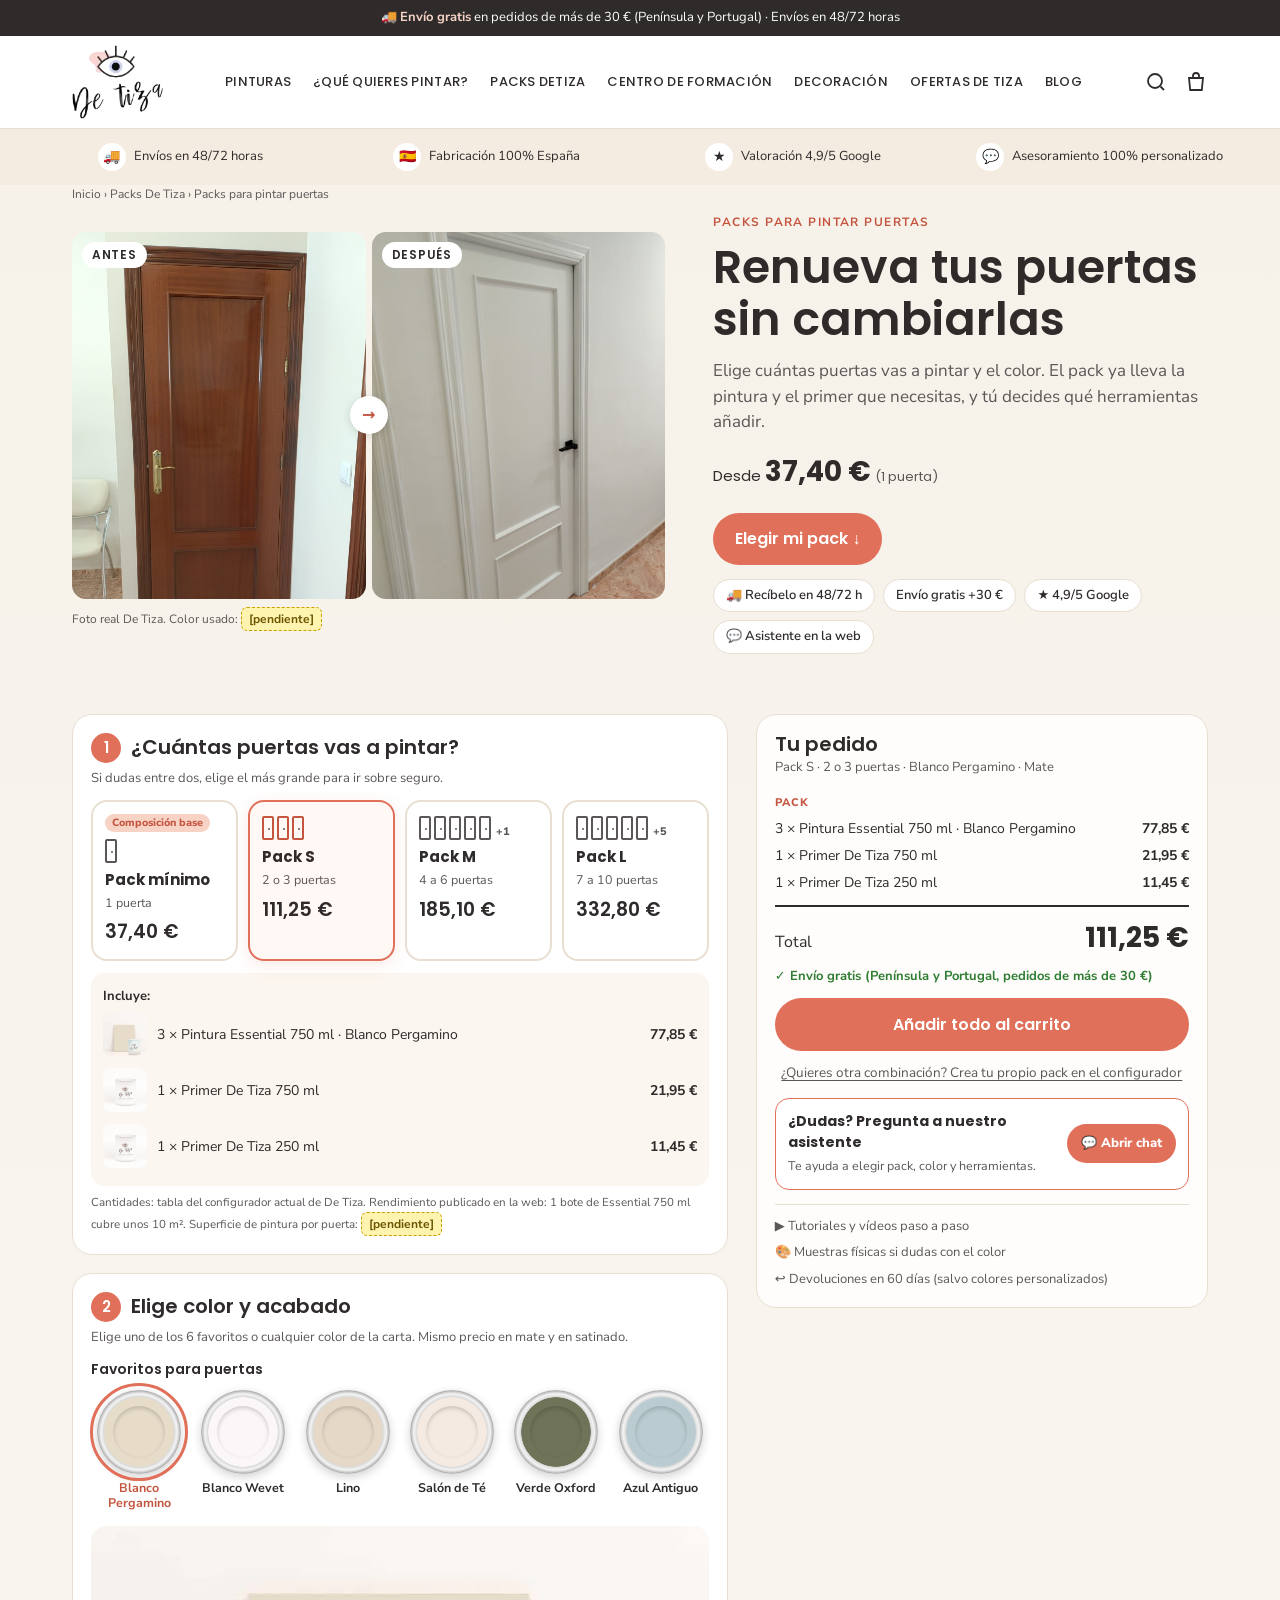
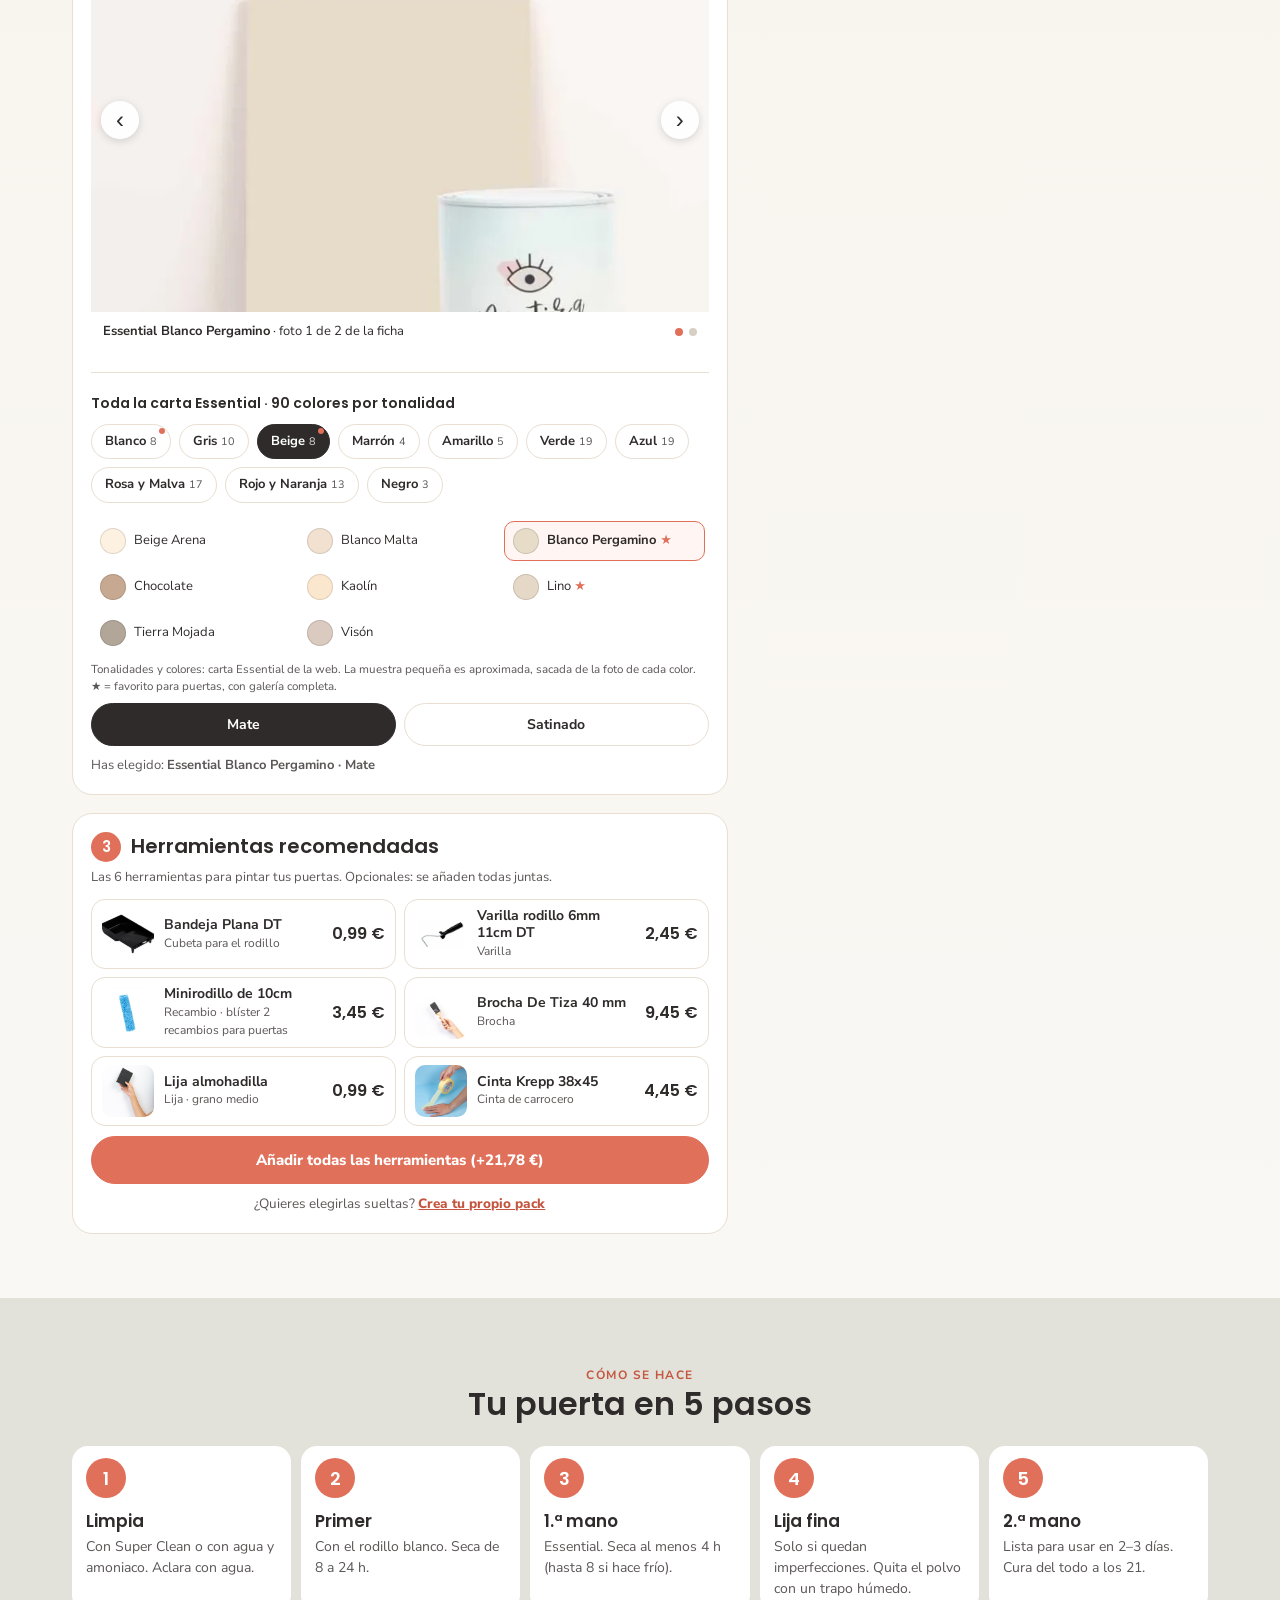
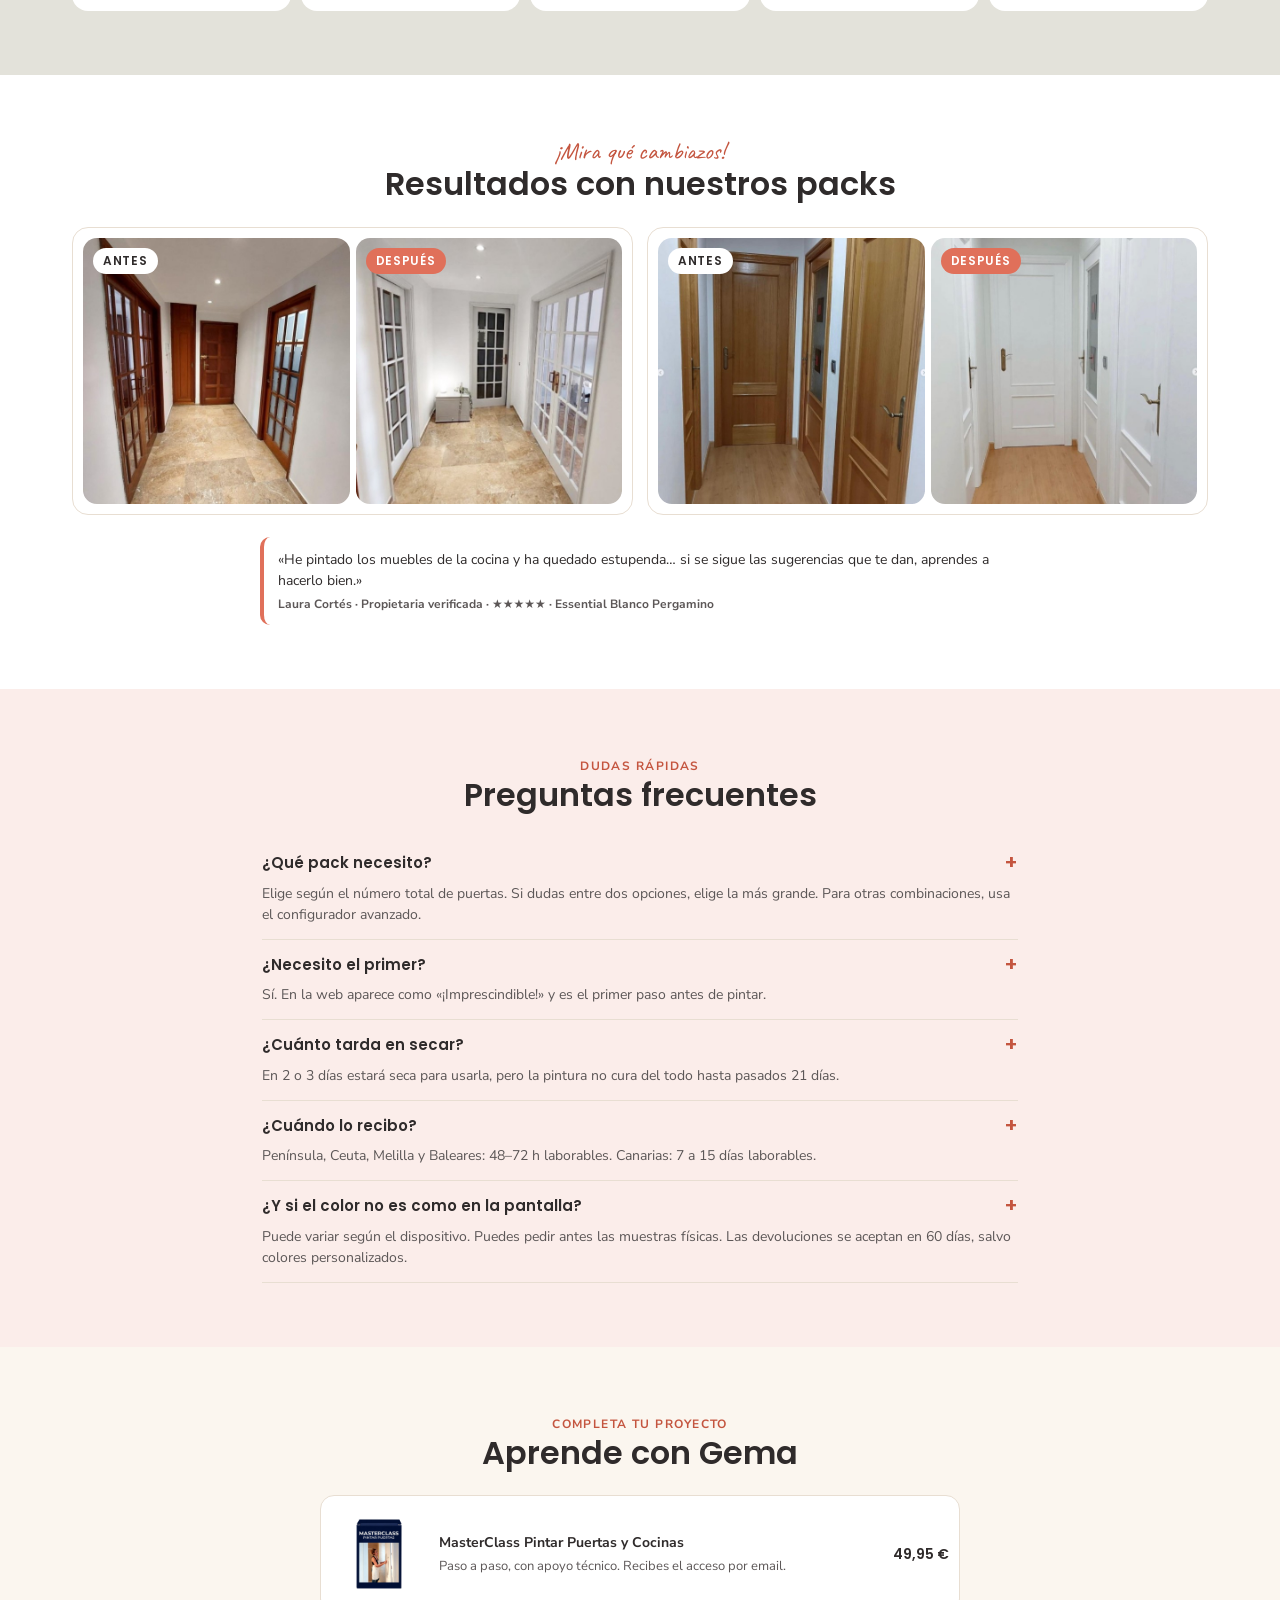
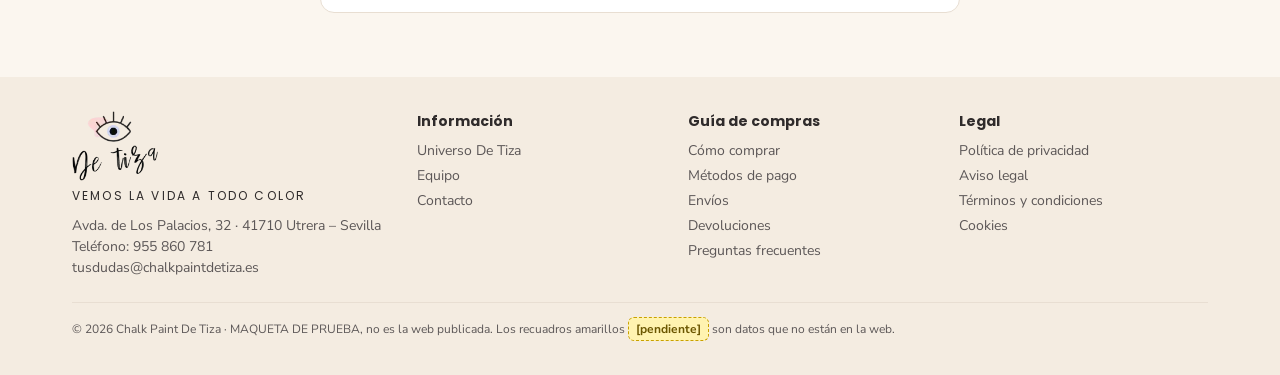
==== commit 525b8d42: "Version tonos: tonalidades reales, 90 colores y galeria completa de los 6 favoritos" ====
--- a/version-tonos.html
+++ b/version-tonos.html
@@ -1,4 +1,4 @@
-<!doctype html><html lang="es"><head><meta charset="utf-8"><meta name="robots" content="noindex, nofollow"><link rel="preconnect" href="https://fonts.googleapis.com"><link href="https://fonts.googleapis.com/css2?family=Caveat:wght@500&family=Nunito+Sans:wght@400;700;800&family=Poppins:wght@500;600;700&display=swap" rel="stylesheet"><meta name="viewport" content="width=device-width,initial-scale=1"><title>Maqueta v3 color · Packs para pintar puertas · Chalk Paint De Tiza</title><link rel="stylesheet" href="base.css"><link rel="stylesheet" href="v3.css"><link rel="stylesheet" href="v3-color.css"></head><body><div style="background:#FFF3B0;color:#6B5600;text-align:center;font:700 13px sans-serif;padding:8px">Maqueta de prueba, no es la tienda real · <a href="index.html" style="color:#6B5600">volver</a></div>
+<!doctype html><html lang="es"><head><meta charset="utf-8"><meta name="robots" content="noindex, nofollow"><link rel="preconnect" href="https://fonts.googleapis.com"><link href="https://fonts.googleapis.com/css2?family=Caveat:wght@500&family=Nunito+Sans:wght@400;700;800&family=Poppins:wght@500;600;700&display=swap" rel="stylesheet"><meta name="viewport" content="width=device-width,initial-scale=1"><title>Maqueta v3 color · Packs para pintar puertas · Chalk Paint De Tiza</title><link rel="stylesheet" href="base.css"><link rel="stylesheet" href="v3.css"><link rel="stylesheet" href="v3-color.css"></head><body>
 <div class="topbar">🚚 <b>Envío gratis</b> en pedidos de más de 30 € (Península y Portugal) · Envíos en 48/72 horas</div>
 <header class="header"><div class="wrap">
  <svg class="burger" width="26" height="26" viewBox="0 0 24 24" fill="none" stroke="#2F2B2B" stroke-width="1.8"><path d="M3 6h18M3 12h18M3 18h18"/></svg>
@@ -39,9 +39,16 @@
   </div>
   <div class="stepbox">
    <h2><span class="n">2</span>Elige color y acabado</h2>
-   <p class="hint">Mismo precio en mate y en satinado.</p>
-   <div class="colwrap"><div class="colors6 tins" id="colors"></div><figure class="colfig"><img id="colphoto" src="" alt=""><figcaption id="colname"></figcaption></figure></div>
-   <a class="morecol">Ver los más de 80 colores →</a>
+   <p class="hint">Elige uno de los 6 favoritos o cualquier color de la carta. Mismo precio en mate y en satinado.</p>
+   <div class="favh">Favoritos para puertas</div>
+   <div class="tins" id="colors"></div>
+   <div class="gal" id="gal"><div class="gtrack" id="gtrack"></div><button class="gnav gp" data-d="-1" aria-label="Anterior">‹</button><button class="gnav gn" data-d="1" aria-label="Siguiente">›</button><div class="gfoot"><span id="gcap"></span><span class="gdots" id="gdots"></span></div></div>
+   <div class="carta">
+    <div class="favh">Toda la carta Essential · <span id="ncol"></span> colores por tonalidad</div>
+    <div class="tabs" id="tabs" role="tablist"></div>
+    <div class="cgrid" id="cgrid"></div>
+    <p class="src">Tonalidades y colores: carta Essential de la web. La muestra pequeña es aproximada, sacada de la foto de cada color. ★ = favorito para puertas, con galería completa.</p>
+   </div>
    <div class="seg" id="finish"><button data-f="Mate" class="on">Mate</button><button data-f="Satinado">Satinado</button></div>
    <p class="chosen" id="chosen"></p>
   </div>
@@ -60,7 +67,7 @@
   <div class="tot"><span>Total</span><b id="total"></b></div>
   <div class="okship">✓ Envío gratis (Península y Portugal, pedidos de más de 30&nbsp;€)</div>
   <button class="btn block" id="addall">Añadir todo al carrito</button>
-  <div class="added" id="added">Maqueta de prueba: no se realiza ninguna compra. En la tienda real, aquí se añadiría el pack al carrito.</div>
+  <div class="added" id="added">Maqueta: aquí se añadiría al carrito con el pack registrado.</div>
   <a class="adv" id="avanzado">¿Quieres otra combinación? Crea tu propio pack en el configurador</a>
   <div class="askbox"><div><b>¿Dudas? Pregunta a nuestro asistente</b><span>Te ayuda a elegir pack, color y herramientas.</span></div><button class="askbtn" type="button" title="Abre el chat Oct8ne «Chat IA DeTiza» de la web">💬 Abrir chat</button></div>
   <ul class="trustl"><li>▶ Tutoriales y vídeos paso a paso</li><li>🎨 Muestras físicas si dudas con el color</li><li>↩ Devoluciones en 60 días (salvo colores personalizados)</li></ul>
@@ -101,7 +108,7 @@
  <div class="item" style="max-width:640px;margin:0 auto"><img src="img/Masterclass-pintar-puertas.jpg" alt="" style="width:96px;height:96px"><div><div class="nm">MasterClass Pintar Puertas y Cocinas</div><span class="small muted">Paso a paso, con apoyo técnico. Recibes el acceso por email.</span></div><span class="pr">49,95&nbsp;€</span></div>
 </div></section>
 
-<div class="mbar"><div class="t">Total<b id="mtotal"></b></div><a class="btn" href="#resumen" onclick="alert('Maqueta de prueba: no se realiza ninguna compra.')">Añadir todo al carrito</a></div>
+<div class="mbar"><div class="t">Total<b id="mtotal"></b></div><a class="btn" href="#resumen">Añadir todo al carrito</a></div>
 <script>
 const P={e750:25.95,e250:15.95,p750:21.95,p250:11.45};
 const SIZES=[
@@ -109,7 +116,11 @@
  {k:'Pack S',r:'2 o 3 puertas',d:3,e750:3,e250:0,p750:1,p250:1},
  {k:'Pack M',r:'4 a 6 puertas',d:6,e750:5,e250:0,p750:2,p250:1},
  {k:'Pack L',r:'7 a 10 puertas',d:10,e750:9,e250:0,p750:4,p250:1}];
-const COLORS=[['Blanco Pergamino','Blanco-pergamino1.jpg','#E7DCC8'],['Blanco Wevet','blanco-wevet-ia.jpg','#FBF6F7'],['Lino','color-lino-muestra.jpg','#E5D8C7'],['Salón de Té','salon-te-ia.jpg','#F4EAE1'],['Verde Oxford','verdeoxford-1.jpg','#6F7358'],['Azul Antiguo','color-azul-antiguo.jpg','#BACCD1']];
+const CARTA={"tones":[{"slug":"blanco","name":"Blanco"},{"slug":"gris","name":"Gris"},{"slug":"beige","name":"Beige"},{"slug":"marron","name":"Marrón"},{"slug":"amarillo","name":"Amarillo"},{"slug":"verde","name":"Verde"},{"slug":"azul","name":"Azul"},{"slug":"rosa-y-malva","name":"Rosa y Malva"},{"slug":"rojo-y-naranja","name":"Rojo y Naranja"},{"slug":"negro","name":"Negro"}],"colors":[{"name":"Blanco Confort","slug":"essential-blanco-confort","tones":["blanco","gris"],"hex":"#F1E3D8","thumb":"blanco-confort-3.webp"},{"name":"Blanco invertido","slug":"essential-blanco-invertido","tones":["blanco","gris"],"hex":"#B2AAA0","thumb":"blanco-invertido.webp"},{"name":"Blanco Perla","slug":"pintura-essential-blanco-perla","tones":["blanco"],"hex":"#ECDFD9","thumb":"blanco-perla-ia.webp"},{"name":"Blanco Wevet","slug":"essential-wevet","tones":["blanco"],"hex":"#FEFAFB","thumb":"blanco-wevet-ia.webp","gal":["blanco-wevet-ia.webp"]},{"name":"Salón de Té","slug":"essential-salon-de-te","tones":["blanco"],"hex":"#FEFAFB","thumb":"salon-te-ia.webp","gal":["salon-te-ia.webp"]},{"name":"Fuerteventura","slug":"essential-fuerteventura","tones":["gris","negro"],"hex":"#594E48","thumb":"fuerteventura-1.webp"},{"name":"Granito","slug":"essential-granito","tones":["gris"],"hex":"#E1D4CB","thumb":"granito-3.webp"},{"name":"Gris Perla","slug":"essential-gris-perla","tones":["gris"],"hex":"#E9DCCF","thumb":"gris-perla-1.webp"},{"name":"Gris Vintage","slug":"essential-gris-vintage","tones":["gris"],"hex":"#C0B0A2","thumb":"gris-vintage.webp"},{"name":"Taupe","slug":"essential-taupe","tones":["gris"],"hex":"#C5BEAE","thumb":"taupe-2.webp"},{"name":"Beige Arena","slug":"essential-beige-arena","tones":["beige"],"hex":"#FDF1E1","thumb":"beige-Arena-1.webp"},{"name":"Blanco Malta","slug":"essential-blanco-malta","tones":["beige","blanco"],"hex":"#F2E1D1","thumb":"blanco-malta.webp"},{"name":"Blanco Pergamino","slug":"pintura-essential-blanco-pergamino","tones":["beige","blanco"],"hex":"#E7DCC8","thumb":"Blanco-pergamino1.webp","gal":["Blanco-pergamino1.webp","pergamino-web.webp"]},{"name":"Chocolate","slug":"essential-chocolate","tones":["beige","marron"],"hex":"#C7A991","thumb":"chocolate-1.webp"},{"name":"Kaolín","slug":"essential-kaolin","tones":["beige"],"hex":"#FBE7CD","thumb":"kaolin.webp"},{"name":"Lino","slug":"essential-lino","tones":["beige","blanco","gris"],"hex":"#E6DBC9","thumb":"color-lino-muestra.webp","gal":["color-lino-muestra.webp","portvidlino01.webp","portvidlino02.webp"]},{"name":"Tierra Mojada","slug":"essential-tierra-mojada","tones":["beige","gris"],"hex":"#B2A699","thumb":"tierra-mojada-ia.webp"},{"name":"Visón","slug":"pintura-essential-vison","tones":["beige"],"hex":"#DACABF","thumb":"pintura-muebles-color-vison.webp"},{"name":"Arcilla","slug":"essential-arcilla","tones":["marron"],"hex":"#926F59","thumb":"arcilla-1.webp"},{"name":"Cocoa","slug":"pintura-essential-cocoa","tones":["marron"],"hex":"#4A413C","thumb":"cocoa.webp"},{"name":"Oliva","slug":"essential-oliva","tones":["marron"],"hex":"#CDA799","thumb":"oliva-3.webp"},{"name":"Amarillo Bali","slug":"essential-amarillo-bali","tones":["amarillo"],"hex":"#F9C874","thumb":"amarillo-bali-1.webp"},{"name":"Bizcocho de Limón","slug":"essential-bizcocho-de-limon","tones":["amarillo"],"hex":"#FEEC98","thumb":"bizcocho-de-limon-2.webp"},{"name":"Cuarto Amarillo","slug":"essential-cuarto-amarillo","tones":["amarillo"],"hex":"#FFF4D6","thumb":"cuarto-amarillo.webp"},{"name":"Gold","slug":"essential-gold","tones":["amarillo"],"hex":"#FDBE01","thumb":"gold-1.webp"},{"name":"Orégano","slug":"essential-oregano","tones":["amarillo"],"hex":"#F2B501","thumb":"oregano.webp"},{"name":"Agua Marina","slug":"essential-agua-marina","tones":["verde"],"hex":"#EAF5EC","thumb":"aguamarina.webp"},{"name":"Albahaca","slug":"essential-albahaca","tones":["verde"],"hex":"#2D3B2D","thumb":"albahaca.webp"},{"name":"Bola Verde","slug":"pintura-essential-bola-verde","tones":["verde"],"hex":"#D4CBAB","thumb":"bola-verde-12.webp"},{"name":"Esmeralda","slug":"essential-esmeralda","tones":["verde"],"hex":"#44625D","thumb":"esmeralda.webp"},{"name":"Humo Verde","slug":"essential-humo-verde","tones":["verde"],"hex":"#62705B","thumb":"verde-humo-ia.webp"},{"name":"Imperial MbVintage","slug":"essential-imperial-mbvintage","tones":["verde"],"hex":"#1E4744","thumb":"verde-imperial.webp"},{"name":"Menta","slug":"essential-menta","tones":["verde"],"hex":"#8EE7D5","thumb":"menta-1.webp"},{"name":"Militar","slug":"essential-militar","tones":["verde"],"hex":"#CECFA5","thumb":"militar-2.webp"},{"name":"Verde Azulado","slug":"essential-verde-azulado","tones":["verde"],"hex":"#E1E5D6","thumb":"verde-azulado-2.webp"},{"name":"Verde Busta","slug":"pintura-essential-verde-busta","tones":["verde"],"hex":"#4A4F49","thumb":"muestra-verde-busta.webp"},{"name":"Verde Lorca","slug":"essential-verde-lorca","tones":["verde"],"hex":"#1E3327","thumb":"lorca.webp"},{"name":"Verde Macilla","slug":"essential-verde-macilla","tones":["verde"],"hex":"#928C78","thumb":"verde-macilla-3.webp"},{"name":"Verde Ordovás","slug":"essential-verde-ordovas","tones":["verde"],"hex":"#02A75A","thumb":"verde-ordovas-1.webp"},{"name":"Verde Oxford","slug":"pintura-essential-verde-oxford","tones":["verde"],"hex":"#6F7358","thumb":"verdeoxford-1.webp","gal":["verdeoxford-1.webp","pintura-muebles-verde-oxford-02.webp","pintura-muebles-verde-oxford.webp"]},{"name":"Verde Piedra","slug":"essential-verde-piedra","tones":["verde"],"hex":"#949583","thumb":"verde-piedra-ia.webp"},{"name":"Verde Seco","slug":"pintura-essential-verde-seco","tones":["verde"],"hex":"#686441","thumb":"verde-seco.webp"},{"name":"Verde Vintage","slug":"essential-verde-vintage","tones":["verde"],"hex":"#464B3C","thumb":"verde-vintage.webp"},{"name":"Verde&Co","slug":"pintura-essential-verde-co","tones":["verde"],"hex":"#4A483B","thumb":"verde-co.webp"},{"name":"Azul Antiguo","slug":"pintura-essential-azul-antiguo","tones":["azul"],"hex":"#BDCED3","thumb":"color-azul-antiguo.webp","gal":["color-azul-antiguo.webp","color-azul-antiguo2.webp","color-azul-antiguo4.webp"]},{"name":"Azul Budapest","slug":"essential-azul-budapest","tones":["azul"],"hex":"#B4BABA","thumb":"azul-budapest-2.webp"},{"name":"Azul Celadón","slug":"essential-azul-celadon","tones":["azul"],"hex":"#DFE4DE","thumb":"azul-celadon-3.webp"},{"name":"Azul Francés","slug":"essential-azul-frances","tones":["azul"],"hex":"#89919C","thumb":"azul-frances-1.webp"},{"name":"Azul Jeans","slug":"essential-azul-jeans","tones":["azul"],"hex":"#3078A2","thumb":"azul-jeans.webp"},{"name":"Azul Marino","slug":"essential-azul-marino","tones":["azul"],"hex":"#0E2F55","thumb":"azul-marino-1.webp"},{"name":"Azul Noche","slug":"essential-azul-noche","tones":["azul"],"hex":"#303342","thumb":"azul-noche-1-e1644353604581.webp"},{"name":"Azul Vejer","slug":"essential-azul-vejer","tones":["azul"],"hex":"#627AD3","thumb":"azul-vejer.webp"},{"name":"Azul Vintage","slug":"essential-azul-vintage","tones":["azul"],"hex":"#D9DAD2","thumb":"azul-vintage-1.webp"},{"name":"Azul Ángel","slug":"essential-azul-angel","tones":["azul"],"hex":"#F4F5F0","thumb":"azul-angel-1.webp"},{"name":"Baresse","slug":"essential-baresse","tones":["azul","verde"],"hex":"#80A2A1","thumb":"baresse-2.webp"},{"name":"Berenjena","slug":"essential-berengena","tones":["azul","rosa-y-malva"],"hex":"#615561","thumb":"berenjena-1.webp"},{"name":"Dibujo Azul","slug":"essential-dibujo-azul","tones":["azul"],"hex":"#374660","thumb":"dibujo-azul.webp"},{"name":"Gris París","slug":"essential-gris-paris","tones":["azul","gris"],"hex":"#BFBEBA","thumb":"gris-paris.webp"},{"name":"Haya Azul","slug":"essential-haya-azul","tones":["azul"],"hex":"#1A2C36","thumb":"haya-azul-5.webp"},{"name":"Lavanda","slug":"essential-lavanda","tones":["azul","rosa-y-malva"],"hex":"#9E97A7","thumb":"lavanda.webp"},{"name":"Océano Indico","slug":"essential-oceano-indico","tones":["azul"],"hex":"#86DBE4","thumb":"oceano-indico-1.webp"},{"name":"Picadilly","slug":"essential-piccadilly","tones":["azul"],"hex":"#3A5561","thumb":"picadilly.webp"},{"name":"Óvalo Azul","slug":"essential-ovalo-azul","tones":["azul"],"hex":"#B7C1BC","thumb":"ovalo-azul.webp"},{"name":"Azalea","slug":"essential-azalea","tones":["rosa-y-malva"],"hex":"#FD466E","thumb":"azalea-1.webp"},{"name":"Barro","slug":"essential-barro","tones":["rosa-y-malva"],"hex":"#FACFBF","thumb":"barro.webp"},{"name":"Carmen","slug":"essential-carmen","tones":["rosa-y-malva"],"hex":"#B29696","thumb":"carmen_01_muestra.webp"},{"name":"Malva","slug":"essential-malva","tones":["rosa-y-malva"],"hex":"#DFB3B6","thumb":"malva-1.webp"},{"name":"Rosa Alma","slug":"essential-rosa-alma","tones":["rosa-y-malva"],"hex":"#F8DFCB","thumb":"rosaalma-1.webp"},{"name":"Rosa Antiguo","slug":"essential-rosa-antiguo","tones":["rosa-y-malva"],"hex":"#FFECE4","thumb":"rosa-antiguo-1.webp"},{"name":"Rosa Cuarzo","slug":"pintura-essential-rosa-cuarzo","tones":["rosa-y-malva"],"hex":"#FADFD6","thumb":"rosacuarzo.webp"},{"name":"Rosa Greta","slug":"essential-rosa-greta","tones":["rosa-y-malva"],"hex":"#F8C39C","thumb":"rosa-greta-1.webp"},{"name":"Rosa Nude","slug":"essential-rosa-nude","tones":["rosa-y-malva"],"hex":"#F6DAD6","thumb":"rosa-nude-1.webp"},{"name":"Sandía","slug":"essential-sandia","tones":["rosa-y-malva"],"hex":"#FE897B","thumb":"sandia.webp"},{"name":"Toscana","slug":"essential-toscana-2","tones":["rosa-y-malva"],"hex":"#A2A1A9","thumb":"toscana.webp"},{"name":"Zapato de Raso","slug":"essential-zapato-de-raso","tones":["rosa-y-malva"],"hex":"#FEF0E3","thumb":"zapato-de-raso.webp"},{"name":"Camino de Naranjas","slug":"essential-camino-de-naranjas","tones":["rojo-y-naranja"],"hex":"#C4422C","thumb":"Camino-de-Naranja1.webp"},{"name":"Cuero Natural","slug":"essential-cuero-natural","tones":["rojo-y-naranja"],"hex":"#F7EFED","thumb":"cuero-natural.webp"},{"name":"Cúrcuma","slug":"essential-curcuma","tones":["rojo-y-naranja"],"hex":"#C0611D","thumb":"curcuma.webp"},{"name":"Librería Roja","slug":"essential-liberia-roja","tones":["rojo-y-naranja"],"hex":"#CD6E4D","thumb":"libreria-roja-1.webp"},{"name":"Mediterráneo","slug":"essential-mediterraneo","tones":["rojo-y-naranja"],"hex":"#FEB355","thumb":"mediterraneo-1.webp"},{"name":"Merlot","slug":"essential-merlot","tones":["rojo-y-naranja","rosa-y-malva"],"hex":"#370028","thumb":"MERLOT-1.webp"},{"name":"Mora","slug":"essential-rosa-mora","tones":["rojo-y-naranja"],"hex":"#B10F2A","thumb":"mora.webp"},{"name":"Rectoría Roja","slug":"essential-rectoria-roja","tones":["rojo-y-naranja"],"hex":"#CF1129","thumb":"rectoria-roja.webp"},{"name":"Remolacha","slug":"pintura-essential-remolacha","tones":["rojo-y-naranja","rosa-y-malva"],"hex":"#72404E","thumb":"color-remolacha.webp"},{"name":"Rojo Calabaza","slug":"essential-rojo-calabaza","tones":["rojo-y-naranja"],"hex":"#D16852","thumb":"rojo-calabaza.webp"},{"name":"Rojo Hidráulico","slug":"essential-rojo-hidraulico","tones":["rojo-y-naranja"],"hex":"#563C39","thumb":"Rojo-hidraulico-2.webp"},{"name":"Rosa Azafrán","slug":"essential-rosa-azafran","tones":["rojo-y-naranja","rosa-y-malva"],"hex":"#F87F5A","thumb":"rosa-azafran-1.webp"},{"name":"Russian Red","slug":"essential-russian-red","tones":["rojo-y-naranja"],"hex":"#CB1308","thumb":"russian-red.webp"},{"name":"Casi Negro","slug":"essential-casi-negro","tones":["negro"],"hex":"#433A35","thumb":"casi-negro.webp"},{"name":"Negro","slug":"essential-negro","tones":["negro"],"hex":"#090606","thumb":"negro-3.webp"}]};
+const TONES=CARTA.tones, ALL=CARTA.colors;
+const FAVN=['Blanco Pergamino','Blanco Wevet','Lino','Salón de Té','Verde Oxford','Azul Antiguo'];
+const FAVHEX=['#E7DCC8','#FBF6F7','#E5D8C7','#F4EAE1','#6F7358','#BACCD1'];
+const FAV=FAVN.map((n,k)=>{const i=ALL.findIndex(c=>c.name.toLowerCase()==n.toLowerCase());ALL[i].hex=FAVHEX[k];ALL[i].fav=1;return i});
 const mix=(h,w)=>{const n=parseInt(h.slice(1),16),r=n>>16,g=n>>8&255,b=n&255,f=c=>Math.round(c+(255-c)*w);return `rgb(${f(r)},${f(g)},${f(b)})`};
 const TOOLS=[
  ['Bandeja Plana DT','Cubeta para el rodillo',0.99,'bandeja-plana-e1641913054967.jpg'],
@@ -119,23 +130,32 @@
  ['Lija almohadilla','Lija · grano medio',0.99,'Web-Herramientas-Detiza-44.jpg'],
  ['Cinta Krepp 38x45','Cinta de carrocero',4.45,'Web-Herramientas-Detiza-19.jpg']];
 const params=new URLSearchParams(location.search);
-let st={s:+(params.get('s')??1),c:+(params.get('c')??0),f:'Mate',t:new Set(params.get('all')?[0,1,2,3,4,5]:[])};
+const idp=params.get('id');let st={s:+(params.get('s')??1),c:idp?ALL.findIndex(c=>c.slug==idp):FAV[+(params.get('c')??0)],g:0,tab:null,f:'Mate',t:new Set(params.get('all')?[0,1,2,3,4,5]:[])};
 const door=n=>'<span class="doors">'+Array.from({length:Math.min(n,5)},()=>'<i></i>').join('')+(n>5?'<em>+'+(n-5)+'</em>':'')+'</span>';
 const eur=v=>v.toFixed(2).replace('.',',')+'\u00a0€';
 const price=s=>s.e750*P.e750+s.e250*P.e250+s.p750*P.p750+s.p250*P.p250;
 const $=id=>document.getElementById(id);
 function render(){
  $('sizes').innerHTML=SIZES.map((s,i)=>`<button class="sz${i==st.s?' on':''}" data-i="${i}">${s.tag?`<span class="tagm">${s.tag}</span>`:''}${door(s.d)}<span class="k">${s.k}</span><span class="r">${s.r}</span><span class="p">${eur(price(s))}</span></button>`).join('');
- const s=SIZES[st.s],col=COLORS[st.c];
+ const s=SIZES[st.s],C=ALL[st.c],col=[C.name,'',C.hex];
+ if(st.tab==null)st.tab=C.tones[0];
  const rows=[];
- if(s.e750)rows.push([`${s.e750} × Pintura Essential 750 ml · ${col[0]}`,col[1],s.e750*P.e750]);
+ if(s.e750)rows.push([`${s.e750} × Pintura Essential 750 ml · ${col[0]}`,'@carta/'+C.thumb,s.e750*P.e750]);
  if(s.p750)rows.push([`${s.p750} × Primer De Tiza 750 ml`,'primer-e1643105426503.jpg',s.p750*P.p750]);
  if(s.p250)rows.push([`${s.p250} × Primer De Tiza 250 ml`,'primer-e1643105426503.jpg',s.p250*P.p250]);
- $('contents').innerHTML='<b style="font-size:13px">Incluye:</b>'+rows.map(r=>`<div class="row"><img src="img/${r[1]}" alt=""><span>${r[0]}</span><span>${eur(r[2])}</span></div>`).join('');
- $('colors').innerHTML=COLORS.map((c,i)=>`<button class="tin${i==st.c?' on':''}" data-i="${i}"><span class="lid" style="--c:${c[2]}"></span><span class="tn">${c[0]}</span></button>`).join('');
+ $('contents').innerHTML='<b style="font-size:13px">Incluye:</b>'+rows.map(r=>`<div class="row"><img src="${r[1][0]=='@'?'img/'+r[1].slice(1):'img/'+r[1]}" alt=""><span>${r[0]}</span><span>${eur(r[2])}</span></div>`).join('');
+ $('colors').innerHTML=FAV.map(i=>`<button class="tin${i==st.c?' on':''}" data-c="${i}"><span class="lid" style="--c:${ALL[i].hex}"></span><span class="tn">${ALL[i].name}</span></button>`).join('');
+ const G=C.gal?C.gal.map(f=>'img/galeria/'+f):['img/carta/'+C.thumb];
+ if(st.g>=G.length)st.g=0;
+ $('gtrack').innerHTML=G.map((f,k)=>`<img src="${f}" alt="Essential ${C.name}, foto ${k+1}" class="${k==st.g?'on':''}">`).join('');
+ $('gcap').innerHTML=`<b>Essential ${C.name}</b> · ${C.gal?`foto ${st.g+1} de ${G.length} de la ficha`:'foto principal de la ficha'}`;
+ $('gdots').innerHTML=G.length>1?G.map((_,k)=>`<i class="${k==st.g?'on':''}" data-g="${k}"></i>`).join(''):'';
+ $('gal').classList.toggle('one',G.length<2);
+ $('ncol').textContent=ALL.length;
+ $('tabs').innerHTML=TONES.map(t=>`<button role="tab" class="tab${t.slug==st.tab?' on':''}${C.tones.includes(t.slug)?' has':''}" data-t="${t.slug}">${t.name} <small>${ALL.filter(c=>c.tones.includes(t.slug)).length}</small></button>`).join('');
+ $('cgrid').innerHTML=ALL.map((c,i)=>[c,i]).filter(([c])=>c.tones.includes(st.tab)).map(([c,i])=>`<button class="cc${i==st.c?' on':''}" data-c="${i}" title="Essential ${c.name}"><span class="dot" style="--c:${c.hex}"></span><span class="cn">${c.name}${c.fav?' <em>★</em>':''}</span></button>`).join('');
  $('band').style.setProperty('--tint',mix(col[2],0.62));
  $('band').style.setProperty('--tint2',mix(col[2],0.8));
- $('colphoto').src='img/'+col[1]; $('colname').textContent='Essential '+col[0];
  document.querySelectorAll('#finish button').forEach(b=>b.classList.toggle('on',b.dataset.f==st.f));
  $('chosen').innerHTML=`Has elegido: <b>Essential ${col[0]} · ${st.f}</b>`;
  $('tools').innerHTML=TOOLS.map((t,i)=>`<div class="tli info${st.t.size?' on':''}"><img src="img/${t[3]}" alt=""><div><div class="nm">${t[0]}</div><div class="ds">${t[1]}</div></div><span class="pr">${eur(t[2])}</span></div>`).join('');
@@ -149,14 +169,16 @@
  const tot=price(s)+tsum; $('total').textContent=eur(tot); $('mtotal').textContent=eur(tot);
 }
 document.addEventListener('click',e=>{
- const sz=e.target.closest('.sz'),cl=e.target.closest('.tin'),fb=e.target.closest('#finish button');
- if(sz)st.s=+sz.dataset.i; else if(cl)st.c=+cl.dataset.i; else if(fb)st.f=fb.dataset.f;
+ const sz=e.target.closest('.sz'),cl=e.target.closest('[data-c]'),fb=e.target.closest('#finish button'),tb=e.target.closest('.tab'),gn=e.target.closest('.gnav'),gd=e.target.closest('[data-g]');
+ if(sz)st.s=+sz.dataset.i; else if(cl){st.c=+cl.dataset.c;st.g=0;if(cl.classList.contains('tin'))st.tab=ALL[st.c].tones[0];} else if(fb)st.f=fb.dataset.f;
+ else if(tb)st.tab=tb.dataset.t; else if(gn){const n=(ALL[st.c].gal||[1]).length;st.g=(st.g+ +gn.dataset.d+n)%n;} else if(gd)st.g=+gd.dataset.g;
  else if(e.target.closest('#all')){st.t=st.t.size==6?new Set():new Set([0,1,2,3,4,5]);}
  else if(e.target.closest('.askbtn')){alert('Maqueta: aquí se abriría el chat Oct8ne «Chat IA DeTiza» de la web');return;}
- else if(e.target.id=='addall'){$('added').style.display='block';alert('Maqueta de prueba: no se realiza ninguna compra.');return;}
+ else if(e.target.id=='addall'){$('added').style.display='block';return;}
  else return;
  render();
 });
+let tx=null;$('gal').addEventListener('touchstart',e=>tx=e.touches[0].clientX,{passive:true});$('gal').addEventListener('touchend',e=>{if(tx==null)return;const dx=e.changedTouches[0].clientX-tx;tx=null;const n=(ALL[st.c].gal||[1]).length;if(Math.abs(dx)>40&&n>1){st.g=(st.g+(dx<0?1:-1)+n)%n;render();}});
 render();
 </script>
 <footer class="footer"><div class="wrap"><div class="cols">
--- a/v3-color.css
+++ b/v3-color.css
@@ -22,3 +22,30 @@
  .tins{grid-template-columns:repeat(6,1fr)}
  .tin .lid{width:84px;height:84px}
 }
+/* --- tonalidades + galería (ajuste 9-nov) --- */
+.favh{font-family:Poppins,sans-serif;font-weight:600;font-size:14px;margin:4px 0 10px;color:var(--ink)}
+.tins{display:grid}
+.gal{position:relative;margin:16px 0 0;border-radius:16px;overflow:hidden;background:var(--cream)}
+.gtrack{position:relative;aspect-ratio:4/3}
+.gtrack img{position:absolute;inset:0;width:100%;height:100%;object-fit:cover;opacity:0;transition:opacity .35s}
+.gtrack img.on{opacity:1}
+.gnav{position:absolute;top:calc(50% - 38px);width:38px;height:38px;border-radius:50%;border:0;background:rgba(255,255,255,.92);font-size:24px;line-height:1;cursor:pointer;box-shadow:0 2px 8px rgba(0,0,0,.15);color:var(--ink)}
+.gp{left:10px}.gn{right:10px}
+.gal.one .gnav{display:none}
+.gfoot{display:flex;justify-content:space-between;align-items:center;gap:10px;padding:10px 12px;font-size:13px;background:#fff}
+.gdots{display:flex;gap:6px}.gdots i{width:8px;height:8px;border-radius:50%;background:#d8cfc4;cursor:pointer}.gdots i.on{background:var(--coral)}
+.carta{margin-top:20px;border-top:1px solid var(--line);padding-top:16px}
+.tabs{display:flex;gap:8px;overflow-x:auto;padding-bottom:6px;scrollbar-width:thin;-webkit-overflow-scrolling:touch}
+.tab{flex:0 0 auto;border:1.5px solid var(--line);background:#fff;border-radius:999px;padding:7px 13px;font:inherit;font-size:13px;font-weight:700;cursor:pointer;color:var(--ink);position:relative}
+.tab small{font-weight:400;color:var(--ink2)}
+.tab.has:after{content:"";position:absolute;top:3px;right:5px;width:6px;height:6px;border-radius:50%;background:var(--coral)}
+.tab.on{background:var(--ink);color:#fff;border-color:var(--ink)}.tab.on small{color:#ddd}
+.cgrid{display:grid;grid-template-columns:repeat(2,1fr);gap:6px;margin-top:12px;max-height:300px;overflow:auto;padding-right:4px}
+.cc{display:flex;align-items:center;gap:8px;background:#fff;border:1.5px solid transparent;border-radius:10px;padding:6px 8px;font:inherit;font-size:13px;text-align:left;cursor:pointer;color:var(--ink)}
+.cc:hover{border-color:var(--line)}
+.cc .dot{flex:0 0 26px;height:26px;border-radius:50%;background:var(--c);box-shadow:inset 0 0 0 1px rgba(0,0,0,.12)}
+.cc em{color:var(--coral);font-style:normal}
+.cc.on{border-color:var(--coral);background:#FFF6F3;font-weight:700}
+@media(min-width:900px){.cgrid{grid-template-columns:repeat(3,1fr)}.gtrack{aspect-ratio:16/10}}
+.cfgwrap>*,.cfg,.stepbox,.carta{min-width:0}.cfg{grid-template-columns:minmax(0,1fr)}
+@media(min-width:900px){.tabs{flex-wrap:wrap;overflow:visible}}
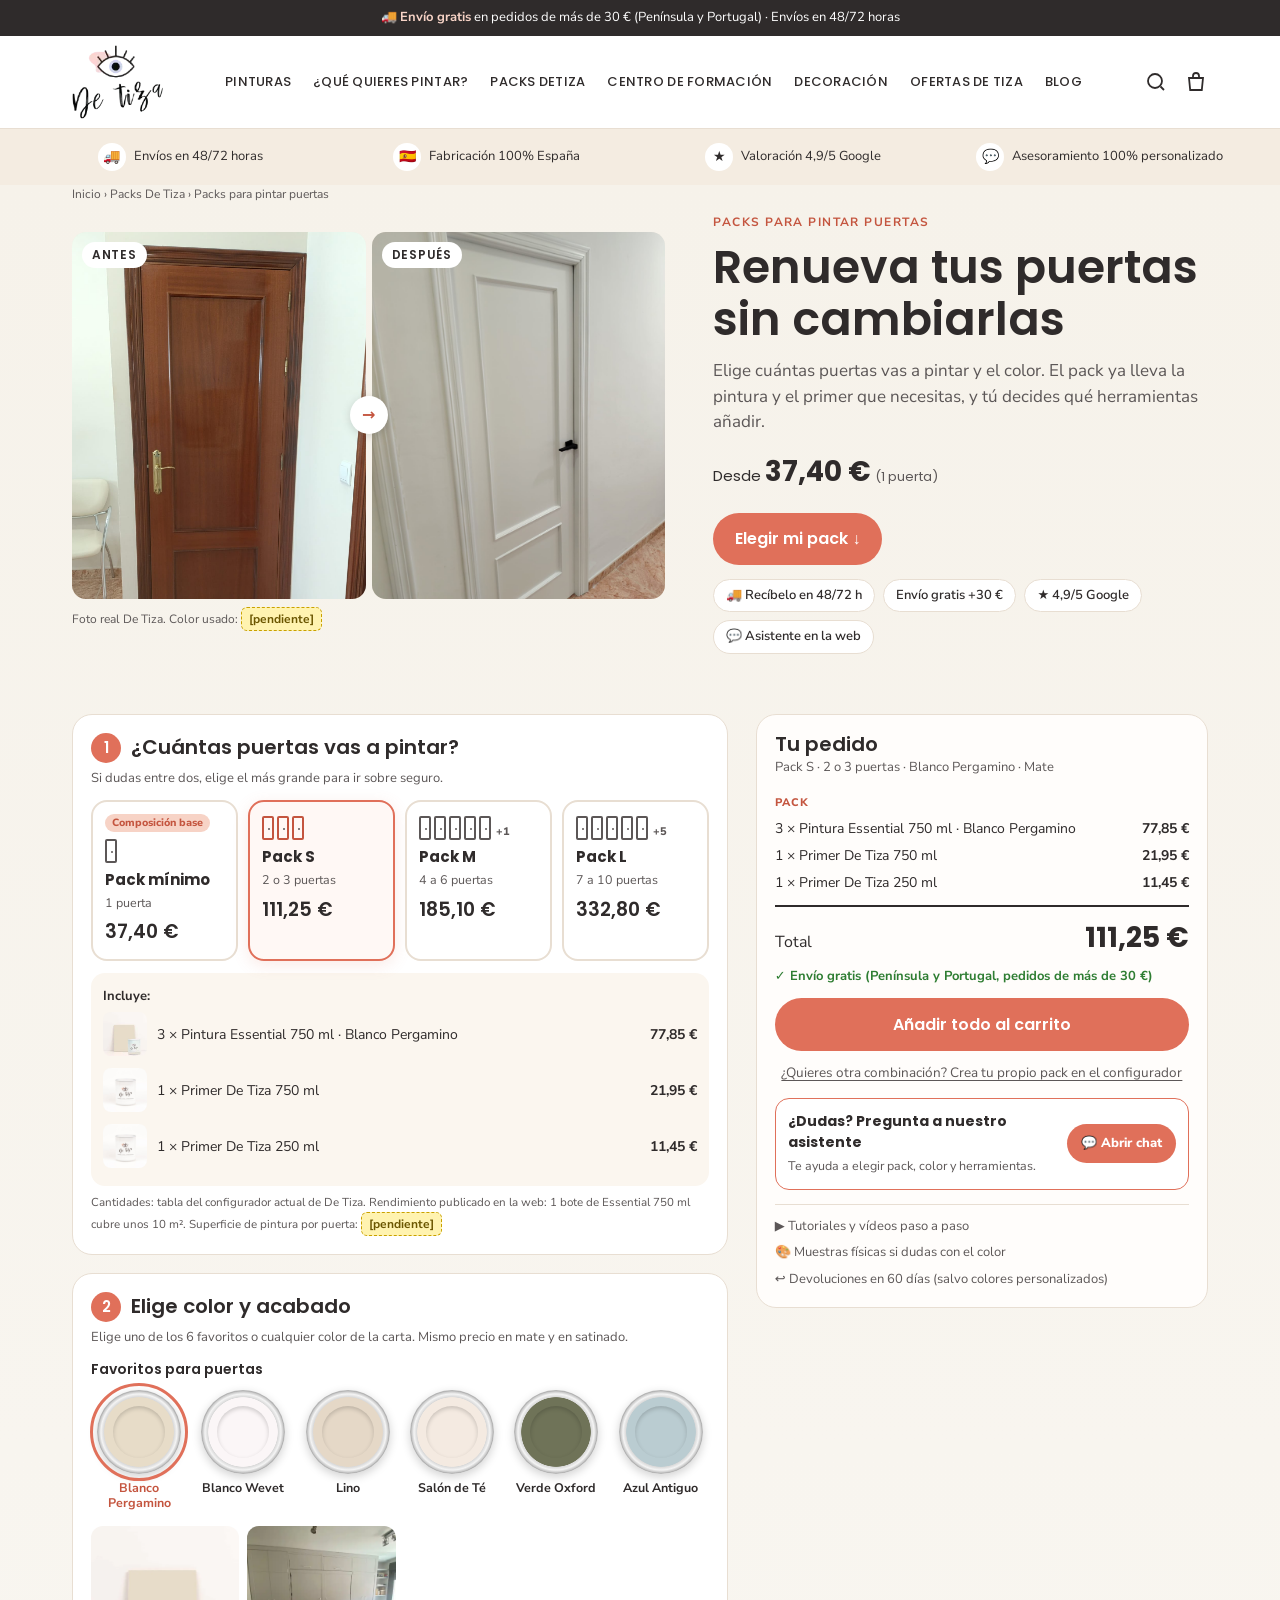
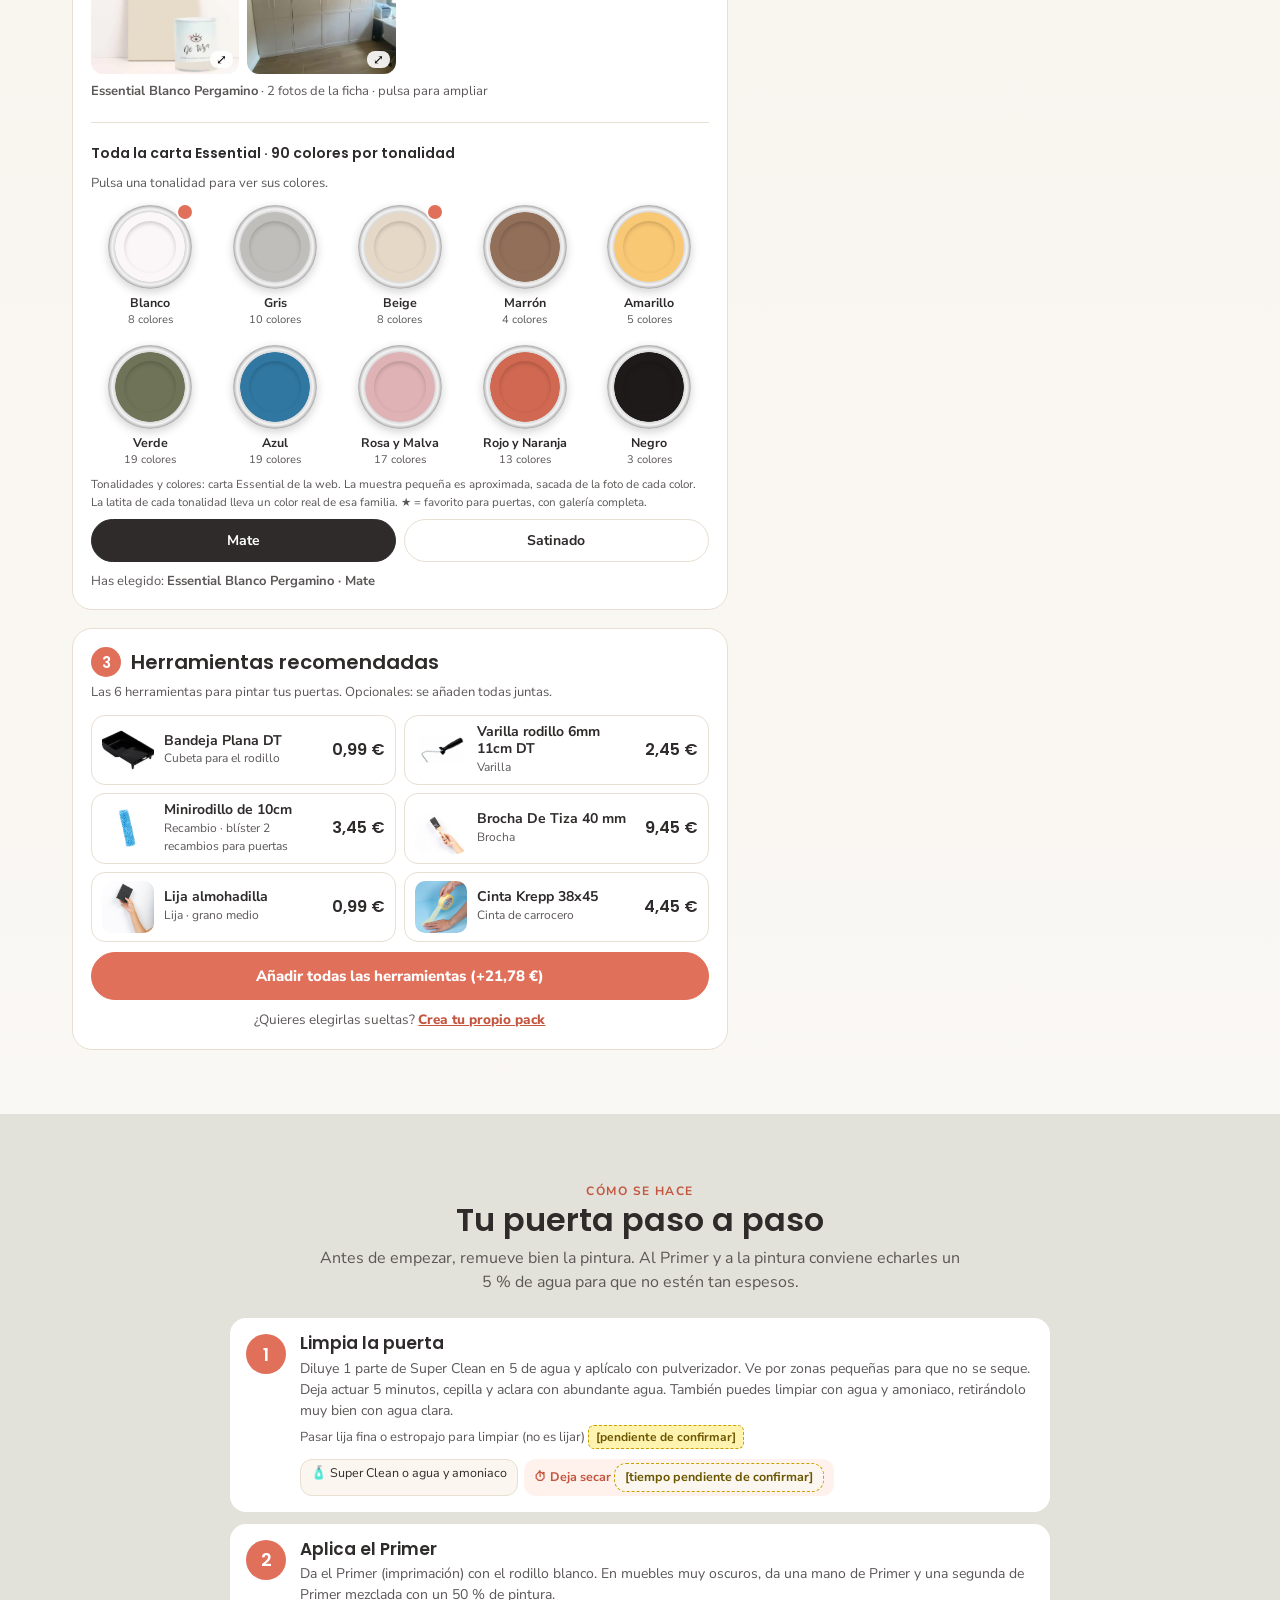
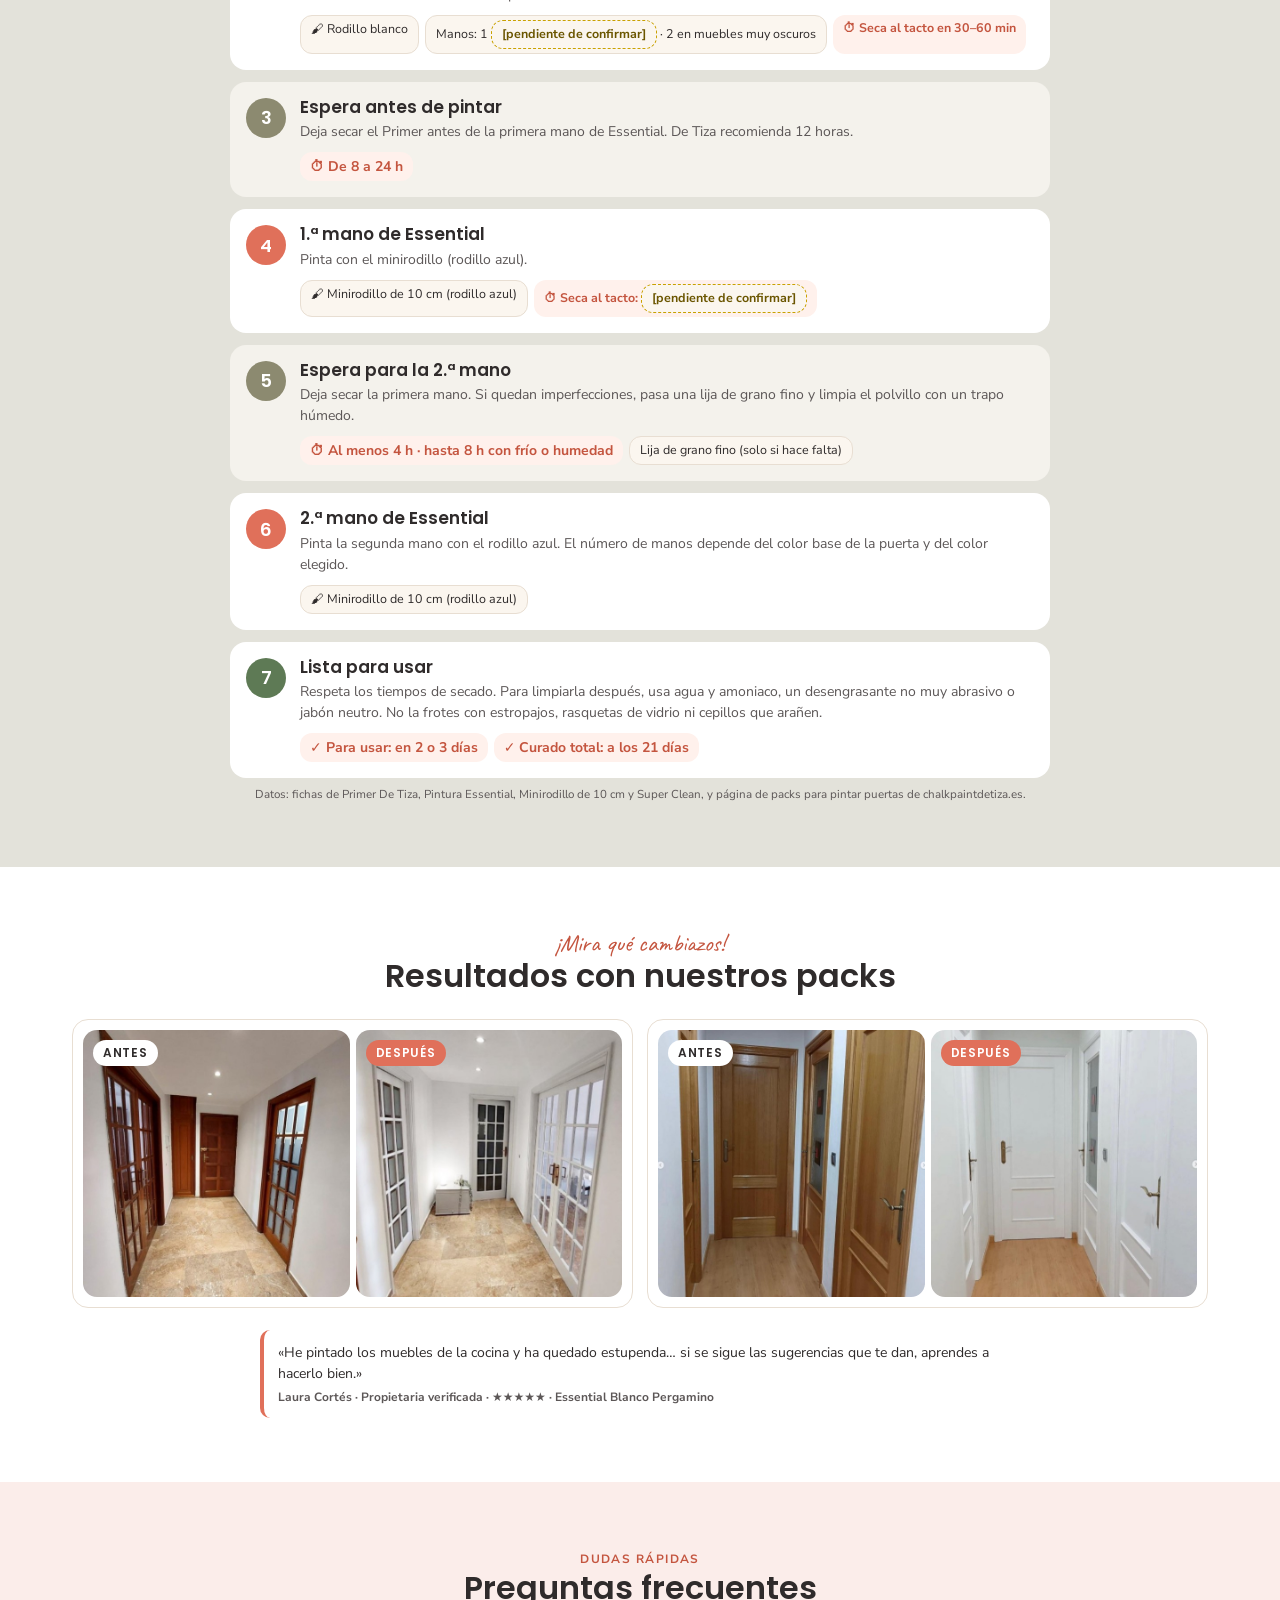
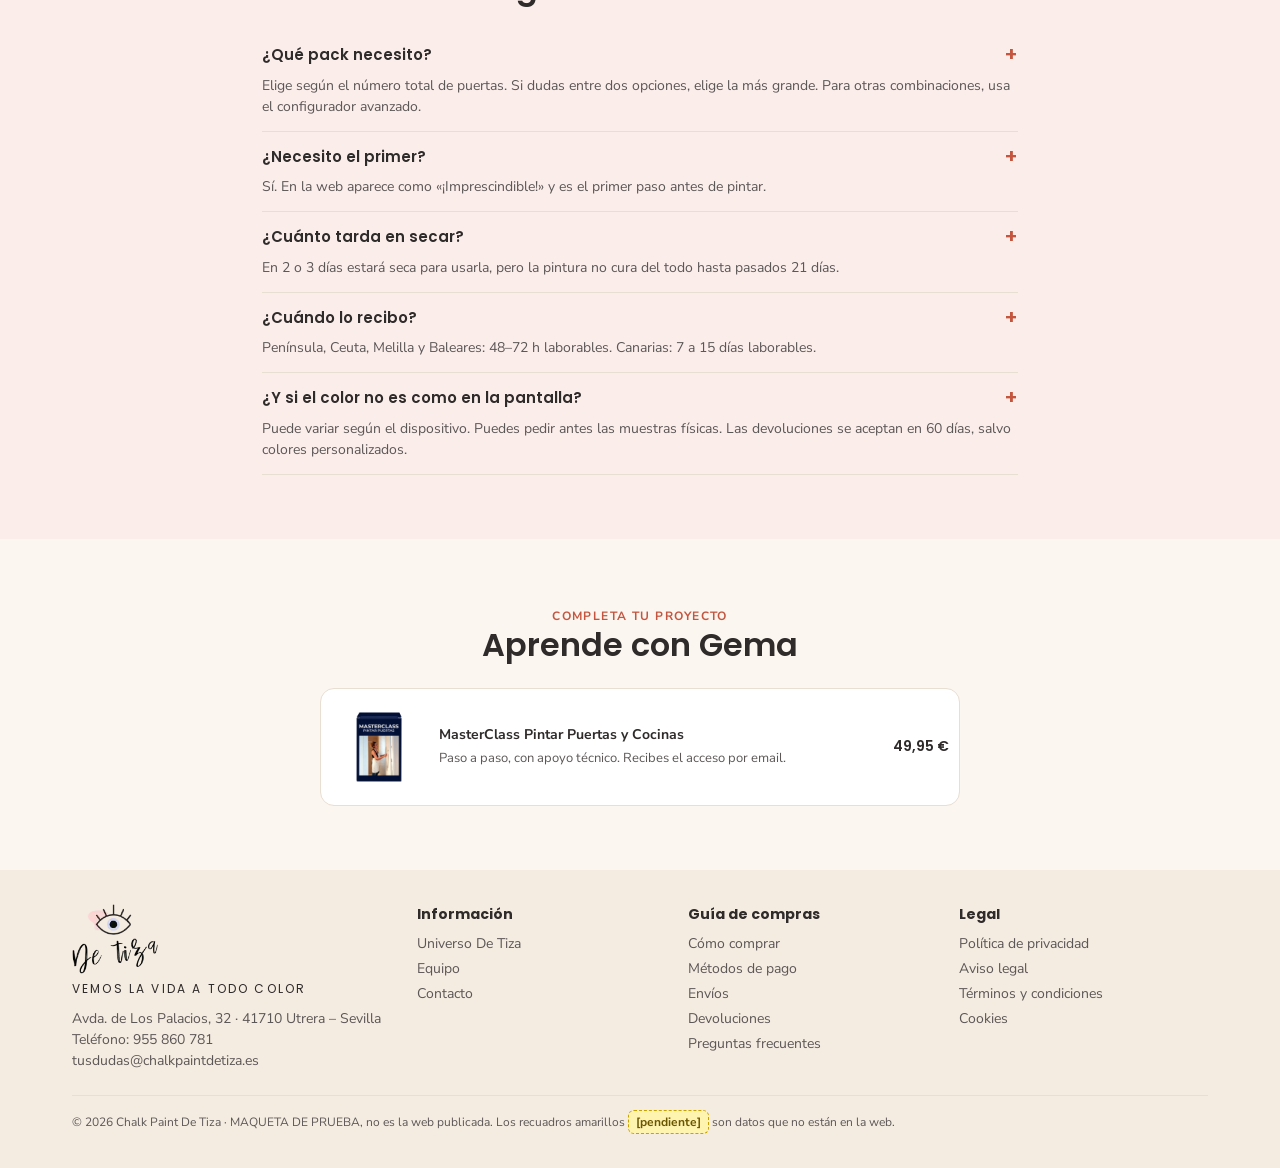
==== commit a6cffcc2: "Version tonos: miniaturas con foto ampliada, latitas por tonalidad y pasos detallados" ====
--- a/version-tonos.html
+++ b/version-tonos.html
@@ -42,12 +42,13 @@
    <p class="hint">Elige uno de los 6 favoritos o cualquier color de la carta. Mismo precio en mate y en satinado.</p>
    <div class="favh">Favoritos para puertas</div>
    <div class="tins" id="colors"></div>
-   <div class="gal" id="gal"><div class="gtrack" id="gtrack"></div><button class="gnav gp" data-d="-1" aria-label="Anterior">‹</button><button class="gnav gn" data-d="1" aria-label="Siguiente">›</button><div class="gfoot"><span id="gcap"></span><span class="gdots" id="gdots"></span></div></div>
+   <div class="thumbs" id="thumbs"></div><p class="gcap" id="gcap"></p>
    <div class="carta">
     <div class="favh">Toda la carta Essential · <span id="ncol"></span> colores por tonalidad</div>
-    <div class="tabs" id="tabs" role="tablist"></div>
-    <div class="cgrid" id="cgrid"></div>
-    <p class="src">Tonalidades y colores: carta Essential de la web. La muestra pequeña es aproximada, sacada de la foto de cada color. ★ = favorito para puertas, con galería completa.</p>
+    <p class="hint">Pulsa una tonalidad para ver sus colores.</p>
+    <div class="tins tones" id="tabs"></div>
+    <div class="tpanel" id="tpanel"><div class="tph" id="tph"></div><div class="cgrid" id="cgrid"></div></div>
+    <p class="src">Tonalidades y colores: carta Essential de la web. La muestra pequeña es aproximada, sacada de la foto de cada color. La latita de cada tonalidad lleva un color real de esa familia. ★ = favorito para puertas, con galería completa.</p>
    </div>
    <div class="seg" id="finish"><button data-f="Mate" class="on">Mate</button><button data-f="Satinado">Satinado</button></div>
    <p class="chosen" id="chosen"></p>
@@ -74,15 +75,33 @@
  </aside>
 </div></section></div>
 
-<section class="bg-salvia"><div class="wrap">
- <div class="sec-head"><span class="eyebrow">Cómo se hace</span><h2>Tu puerta en 5 pasos</h2></div>
- <div class="mini">
-  <div class="step"><span class="n">1</span><div><h3>Limpia</h3><p>Con Super Clean o con agua y amoniaco. Aclara con agua.</p></div></div>
-  <div class="step"><span class="n">2</span><div><h3>Primer</h3><p>Con el rodillo blanco. Seca de 8 a 24 h.</p></div></div>
-  <div class="step"><span class="n">3</span><div><h3>1.ª mano</h3><p>Essential. Seca al menos 4 h (hasta 8 si hace frío).</p></div></div>
-  <div class="step"><span class="n">4</span><div><h3>Lija fina</h3><p>Solo si quedan imperfecciones. Quita el polvo con un trapo húmedo.</p></div></div>
-  <div class="step"><span class="n">5</span><div><h3>2.ª mano</h3><p>Lista para usar en 2–3 días. Cura del todo a los 21.</p></div></div>
- </div>
+<section class="bg-salvia" id="pasos"><div class="wrap">
+ <div class="sec-head"><span class="eyebrow">Cómo se hace</span><h2>Tu puerta paso a paso</h2><p class="lead" style="max-width:640px;margin:8px auto 0">Antes de empezar, remueve bien la pintura. Al Primer y a la pintura conviene echarles un 5&nbsp;% de agua para que no estén tan espesos.</p></div>
+ <ol class="pasos">
+  <li class="paso"><span class="n">1</span><div><h3>Limpia la puerta</h3>
+   <p>Diluye 1 parte de Super Clean en 5 de agua y aplícalo con pulverizador. Ve por zonas pequeñas para que no se seque. Deja actuar 5 minutos, cepilla y aclara con abundante agua. También puedes limpiar con agua y amoniaco, retirándolo muy bien con agua clara.</p>
+   <p class="pend-l">Pasar lija fina o estropajo para limpiar (no es lijar) <span class="pend">[pendiente de confirmar]</span></p>
+   <div class="meta"><span class="tool">🧴 Super Clean o agua y amoniaco</span><span class="time">⏱ Deja secar <span class="pend">[tiempo pendiente de confirmar]</span></span></div></div></li>
+  <li class="paso"><span class="n">2</span><div><h3>Aplica el Primer</h3>
+   <p>Da el Primer (imprimación) con el rodillo blanco. En muebles muy oscuros, da una mano de Primer y una segunda de Primer mezclada con un 50&nbsp;% de pintura.</p>
+   <div class="meta"><span class="tool">🖌 Rodillo blanco</span><span class="tool">Manos: 1 <span class="pend">[pendiente de confirmar]</span> · 2 en muebles muy oscuros</span><span class="time">⏱ Seca al tacto en 30–60 min</span></div></div></li>
+  <li class="paso wait"><span class="n">3</span><div><h3>Espera antes de pintar</h3>
+   <p>Deja secar el Primer antes de la primera mano de Essential. De Tiza recomienda 12 horas.</p>
+   <div class="meta"><span class="time big">⏱ De 8 a 24 h</span></div></div></li>
+  <li class="paso"><span class="n">4</span><div><h3>1.ª mano de Essential</h3>
+   <p>Pinta con el minirodillo (rodillo azul).</p>
+   <div class="meta"><span class="tool">🖌 Minirodillo de 10 cm (rodillo azul)</span><span class="time">⏱ Seca al tacto: <span class="pend">[pendiente de confirmar]</span></span></div></div></li>
+  <li class="paso wait"><span class="n">5</span><div><h3>Espera para la 2.ª mano</h3>
+   <p>Deja secar la primera mano. Si quedan imperfecciones, pasa una lija de grano fino y limpia el polvillo con un trapo húmedo.</p>
+   <div class="meta"><span class="time big">⏱ Al menos 4 h · hasta 8 h con frío o humedad</span><span class="tool">Lija de grano fino (solo si hace falta)</span></div></div></li>
+  <li class="paso"><span class="n">6</span><div><h3>2.ª mano de Essential</h3>
+   <p>Pinta la segunda mano con el rodillo azul. El número de manos depende del color base de la puerta y del color elegido.</p>
+   <div class="meta"><span class="tool">🖌 Minirodillo de 10 cm (rodillo azul)</span></div></div></li>
+  <li class="paso done"><span class="n">7</span><div><h3>Lista para usar</h3>
+   <p>Respeta los tiempos de secado. Para limpiarla después, usa agua y amoniaco, un desengrasante no muy abrasivo o jabón neutro. No la frotes con estropajos, rasquetas de vidrio ni cepillos que arañen.</p>
+   <div class="meta"><span class="time big">✓ Para usar: en 2 o 3 días</span><span class="time big">✓ Curado total: a los 21 días</span></div></div></li>
+ </ol>
+ <p class="src" style="text-align:center">Datos: fichas de Primer De Tiza, Pintura Essential, Minirodillo de 10 cm y Super Clean, y página de packs para pintar puertas de chalkpaintdetiza.es.</p>
 </div></section>
 
 <section class="bg-white"><div class="wrap">
@@ -108,6 +127,7 @@
  <div class="item" style="max-width:640px;margin:0 auto"><img src="img/Masterclass-pintar-puertas.jpg" alt="" style="width:96px;height:96px"><div><div class="nm">MasterClass Pintar Puertas y Cocinas</div><span class="small muted">Paso a paso, con apoyo técnico. Recibes el acceso por email.</span></div><span class="pr">49,95&nbsp;€</span></div>
 </div></section>
 
+<div class="lb" id="lb" hidden role="dialog" aria-label="Foto ampliada"><button class="lbx" aria-label="Cerrar">✕</button><button class="lbn lbp" data-d="-1" aria-label="Anterior">‹</button><img id="lbimg" src="" alt=""><button class="lbn lbnx" data-d="1" aria-label="Siguiente">›</button><div class="lbc" id="lbc"></div></div>
 <div class="mbar"><div class="t">Total<b id="mtotal"></b></div><a class="btn" href="#resumen">Añadir todo al carrito</a></div>
 <script>
 const P={e750:25.95,e250:15.95,p750:21.95,p250:11.45};
@@ -120,6 +140,7 @@
 const TONES=CARTA.tones, ALL=CARTA.colors;
 const FAVN=['Blanco Pergamino','Blanco Wevet','Lino','Salón de Té','Verde Oxford','Azul Antiguo'];
 const FAVHEX=['#E7DCC8','#FBF6F7','#E5D8C7','#F4EAE1','#6F7358','#BACCD1'];
+const TREP={'blanco':['Blanco Wevet','#FBF6F7'],'gris':['Gris París','#BFBEBA'],'beige':['Lino','#E5D8C7'],'marron':['Arcilla','#926F59'],'amarillo':['Amarillo Bali','#F9C874'],'verde':['Verde Oxford','#6F7358'],'azul':['Azul Jeans','#3078A2'],'rosa-y-malva':['Malva','#DFB3B6'],'rojo-y-naranja':['Rojo Calabaza','#D16852'],'negro':['Negro','#1E1A1A']};
 const FAV=FAVN.map((n,k)=>{const i=ALL.findIndex(c=>c.name.toLowerCase()==n.toLowerCase());ALL[i].hex=FAVHEX[k];ALL[i].fav=1;return i});
 const mix=(h,w)=>{const n=parseInt(h.slice(1),16),r=n>>16,g=n>>8&255,b=n&255,f=c=>Math.round(c+(255-c)*w);return `rgb(${f(r)},${f(g)},${f(b)})`};
 const TOOLS=[
@@ -130,7 +151,7 @@
  ['Lija almohadilla','Lija · grano medio',0.99,'Web-Herramientas-Detiza-44.jpg'],
  ['Cinta Krepp 38x45','Cinta de carrocero',4.45,'Web-Herramientas-Detiza-19.jpg']];
 const params=new URLSearchParams(location.search);
-const idp=params.get('id');let st={s:+(params.get('s')??1),c:idp?ALL.findIndex(c=>c.slug==idp):FAV[+(params.get('c')??0)],g:0,tab:null,f:'Mate',t:new Set(params.get('all')?[0,1,2,3,4,5]:[])};
+const idp=params.get('id');let st={lb:null,s:+(params.get('s')??1),c:idp?ALL.findIndex(c=>c.slug==idp):FAV[+(params.get('c')??0)],g:0,tab:null,f:'Mate',t:new Set(params.get('all')?[0,1,2,3,4,5]:[])};
 const door=n=>'<span class="doors">'+Array.from({length:Math.min(n,5)},()=>'<i></i>').join('')+(n>5?'<em>+'+(n-5)+'</em>':'')+'</span>';
 const eur=v=>v.toFixed(2).replace('.',',')+'\u00a0€';
 const price=s=>s.e750*P.e750+s.e250*P.e250+s.p750*P.p750+s.p250*P.p250;
@@ -138,22 +159,23 @@
 function render(){
  $('sizes').innerHTML=SIZES.map((s,i)=>`<button class="sz${i==st.s?' on':''}" data-i="${i}">${s.tag?`<span class="tagm">${s.tag}</span>`:''}${door(s.d)}<span class="k">${s.k}</span><span class="r">${s.r}</span><span class="p">${eur(price(s))}</span></button>`).join('');
  const s=SIZES[st.s],C=ALL[st.c],col=[C.name,'',C.hex];
- if(st.tab==null)st.tab=C.tones[0];
  const rows=[];
  if(s.e750)rows.push([`${s.e750} × Pintura Essential 750 ml · ${col[0]}`,'@carta/'+C.thumb,s.e750*P.e750]);
  if(s.p750)rows.push([`${s.p750} × Primer De Tiza 750 ml`,'primer-e1643105426503.jpg',s.p750*P.p750]);
  if(s.p250)rows.push([`${s.p250} × Primer De Tiza 250 ml`,'primer-e1643105426503.jpg',s.p250*P.p250]);
  $('contents').innerHTML='<b style="font-size:13px">Incluye:</b>'+rows.map(r=>`<div class="row"><img src="${r[1][0]=='@'?'img/'+r[1].slice(1):'img/'+r[1]}" alt=""><span>${r[0]}</span><span>${eur(r[2])}</span></div>`).join('');
  $('colors').innerHTML=FAV.map(i=>`<button class="tin${i==st.c?' on':''}" data-c="${i}"><span class="lid" style="--c:${ALL[i].hex}"></span><span class="tn">${ALL[i].name}</span></button>`).join('');
- const G=C.gal?C.gal.map(f=>'img/galeria/'+f):['img/carta/'+C.thumb];
- if(st.g>=G.length)st.g=0;
- $('gtrack').innerHTML=G.map((f,k)=>`<img src="${f}" alt="Essential ${C.name}, foto ${k+1}" class="${k==st.g?'on':''}">`).join('');
- $('gcap').innerHTML=`<b>Essential ${C.name}</b> · ${C.gal?`foto ${st.g+1} de ${G.length} de la ficha`:'foto principal de la ficha'}`;
- $('gdots').innerHTML=G.length>1?G.map((_,k)=>`<i class="${k==st.g?'on':''}" data-g="${k}"></i>`).join(''):'';
- $('gal').classList.toggle('one',G.length<2);
+ const G=C.gal?C.gal.map(f=>'img/galeria/'+f):['img/principal/'+C.thumb]; window.G=G;
+ $('thumbs').innerHTML=G.map((f,k)=>`<button class="th" data-lb="${k}" aria-label="Ver foto ${k+1} en grande"><img src="${f}" alt="Essential ${C.name}, foto ${k+1}"><span>⤢</span></button>`).join('');
+ $('gcap').innerHTML=`<b>Essential ${C.name}</b> · ${C.gal?`${G.length} ${G.length>1?'fotos':'foto'} de la ficha`:'foto principal de la ficha'} · pulsa para ampliar`;
  $('ncol').textContent=ALL.length;
- $('tabs').innerHTML=TONES.map(t=>`<button role="tab" class="tab${t.slug==st.tab?' on':''}${C.tones.includes(t.slug)?' has':''}" data-t="${t.slug}">${t.name} <small>${ALL.filter(c=>c.tones.includes(t.slug)).length}</small></button>`).join('');
- $('cgrid').innerHTML=ALL.map((c,i)=>[c,i]).filter(([c])=>c.tones.includes(st.tab)).map(([c,i])=>`<button class="cc${i==st.c?' on':''}" data-c="${i}" title="Essential ${c.name}"><span class="dot" style="--c:${c.hex}"></span><span class="cn">${c.name}${c.fav?' <em>★</em>':''}</span></button>`).join('');
+ $('tabs').innerHTML=TONES.map(t=>`<button class="tin tone${t.slug==st.tab?' on':''}${C.tones.includes(t.slug)?' has':''}" data-t="${t.slug}" aria-expanded="${t.slug==st.tab}" title="Color de la latita: Essential ${TREP[t.slug][0]}"><span class="lid" style="--c:${TREP[t.slug][1]}"></span><span class="tn">${t.name}</span><small>${ALL.filter(c=>c.tones.includes(t.slug)).length} colores</small></button>`).join('');
+ $('tpanel').classList.toggle('open',!!st.tab);
+ if(st.tab){const T=TONES.find(t=>t.slug==st.tab);$('tph').innerHTML=`<b>${T.name}</b> · ${ALL.filter(c=>c.tones.includes(st.tab)).length} colores <button class="tclose" data-t="${st.tab}">Cerrar ✕</button>`;
+ $('cgrid').innerHTML=ALL.map((c,i)=>[c,i]).filter(([c])=>c.tones.includes(st.tab)).map(([c,i])=>`<button class="cc${i==st.c?' on':''}" data-c="${i}" title="Essential ${c.name}"><span class="dot" style="--c:${c.hex}"></span><span class="cn">${c.name}${c.fav?' <em>★</em>':''}</span></button>`).join('');}
+ else{$('tph').innerHTML='';$('cgrid').innerHTML='';}
+ if(st.lb!=null){$('lb').hidden=false;$('lbimg').src=G[st.lb];$('lbimg').alt='Essential '+C.name;$('lbc').textContent=`Essential ${C.name} · ${st.lb+1} / ${G.length}`;$('lb').classList.toggle('one',G.length<2);document.body.style.overflow='hidden';}
+ else{$('lb').hidden=true;document.body.style.overflow='';}
  $('band').style.setProperty('--tint',mix(col[2],0.62));
  $('band').style.setProperty('--tint2',mix(col[2],0.8));
  document.querySelectorAll('#finish button').forEach(b=>b.classList.toggle('on',b.dataset.f==st.f));
@@ -169,16 +191,20 @@
  const tot=price(s)+tsum; $('total').textContent=eur(tot); $('mtotal').textContent=eur(tot);
 }
 document.addEventListener('click',e=>{
- const sz=e.target.closest('.sz'),cl=e.target.closest('[data-c]'),fb=e.target.closest('#finish button'),tb=e.target.closest('.tab'),gn=e.target.closest('.gnav'),gd=e.target.closest('[data-g]');
- if(sz)st.s=+sz.dataset.i; else if(cl){st.c=+cl.dataset.c;st.g=0;if(cl.classList.contains('tin'))st.tab=ALL[st.c].tones[0];} else if(fb)st.f=fb.dataset.f;
- else if(tb)st.tab=tb.dataset.t; else if(gn){const n=(ALL[st.c].gal||[1]).length;st.g=(st.g+ +gn.dataset.d+n)%n;} else if(gd)st.g=+gd.dataset.g;
+ const sz=e.target.closest('.sz'),fb=e.target.closest('#finish button'),tb=e.target.closest('[data-t]'),th=e.target.closest('[data-lb]'),ln=e.target.closest('.lbn'),cl=e.target.closest('[data-c]');
+ if(e.target.closest('.lbx')||e.target.id=='lb'){st.lb=null;}
+ else if(ln){const n=G.length;st.lb=(st.lb+ +ln.dataset.d+n)%n;}
+ else if(th)st.lb=+th.dataset.lb;
+ else if(sz)st.s=+sz.dataset.i; else if(cl){st.c=+cl.dataset.c;} else if(fb)st.f=fb.dataset.f;
+ else if(tb){st.tab=st.tab==tb.dataset.t?null:tb.dataset.t;}
  else if(e.target.closest('#all')){st.t=st.t.size==6?new Set():new Set([0,1,2,3,4,5]);}
  else if(e.target.closest('.askbtn')){alert('Maqueta: aquí se abriría el chat Oct8ne «Chat IA DeTiza» de la web');return;}
  else if(e.target.id=='addall'){$('added').style.display='block';return;}
  else return;
  render();
 });
-let tx=null;$('gal').addEventListener('touchstart',e=>tx=e.touches[0].clientX,{passive:true});$('gal').addEventListener('touchend',e=>{if(tx==null)return;const dx=e.changedTouches[0].clientX-tx;tx=null;const n=(ALL[st.c].gal||[1]).length;if(Math.abs(dx)>40&&n>1){st.g=(st.g+(dx<0?1:-1)+n)%n;render();}});
+document.addEventListener('keydown',e=>{if(st.lb==null)return;if(e.key=='Escape')st.lb=null;else if(e.key=='ArrowRight')st.lb=(st.lb+1)%G.length;else if(e.key=='ArrowLeft')st.lb=(st.lb-1+G.length)%G.length;else return;render();});
+let tx=null;$('lb').addEventListener('touchstart',e=>tx=e.touches[0].clientX,{passive:true});$('lb').addEventListener('touchend',e=>{if(tx==null)return;const dx=e.changedTouches[0].clientX-tx;tx=null;if(Math.abs(dx)>40&&G.length>1){st.lb=(st.lb+(dx<0?1:-1)+G.length)%G.length;render();}});
 render();
 </script>
 <footer class="footer"><div class="wrap"><div class="cols">
--- a/v3-color.css
+++ b/v3-color.css
@@ -49,3 +49,41 @@
 @media(min-width:900px){.cgrid{grid-template-columns:repeat(3,1fr)}.gtrack{aspect-ratio:16/10}}
 .cfgwrap>*,.cfg,.stepbox,.carta{min-width:0}.cfg{grid-template-columns:minmax(0,1fr)}
 @media(min-width:900px){.tabs{flex-wrap:wrap;overflow:visible}}
+/* --- ajuste 9-nov (2): miniaturas + lightbox, latitas de tonalidad, pasos --- */
+.thumbs{display:grid;grid-template-columns:repeat(3,1fr);gap:8px;margin-top:16px}
+.th{position:relative;border:0;padding:0;border-radius:12px;overflow:hidden;cursor:zoom-in;aspect-ratio:1/1;background:var(--cream)}
+.th img{width:100%;height:100%;object-fit:cover;display:block;transition:transform .25s}
+.th:hover img{transform:scale(1.04)}
+.th span{position:absolute;right:6px;bottom:6px;background:rgba(255,255,255,.9);border-radius:8px;font-size:13px;padding:1px 6px}
+.gcap{font-size:13px;color:var(--ink2);margin-top:8px}
+.lb{position:fixed;inset:0;z-index:200;background:rgba(20,16,16,.92);display:flex;align-items:center;justify-content:center;padding:56px 12px 48px}
+.lb[hidden]{display:none}
+.lb img{max-width:100%;max-height:100%;object-fit:contain;border-radius:8px}
+.lbx{position:absolute;top:10px;right:10px;width:44px;height:44px;border-radius:50%;border:0;background:#fff;font-size:20px;cursor:pointer}
+.lbn{position:absolute;top:50%;transform:translateY(-50%);width:44px;height:44px;border-radius:50%;border:0;background:rgba(255,255,255,.92);font-size:28px;line-height:1;cursor:pointer}
+.lbp{left:10px}.lbnx{right:10px}.lb.one .lbn{display:none}
+.lbc{position:absolute;bottom:14px;left:0;right:0;text-align:center;color:#fff;font-size:14px}
+.tones{grid-template-columns:repeat(3,1fr);gap:16px 6px;margin-top:6px}
+.tone small{font-size:11px;color:var(--ink2);margin-top:-4px}
+.tone.has .lid:before{content:"";position:absolute;top:-2px;right:-2px;width:14px;height:14px;border-radius:50%;background:var(--coral);border:2px solid #fff;z-index:1}
+.tone.on .lid{outline:3px solid var(--ink);outline-offset:4px}
+.tone.on .tn{color:var(--ink)}
+.tpanel{display:none;margin-top:14px;background:var(--cream);border-radius:14px;padding:12px}
+.tpanel.open{display:block}
+.tph{display:flex;align-items:center;gap:6px;font-size:14px;margin-bottom:6px}
+.tclose{margin-left:auto;border:0;background:none;font:inherit;font-size:13px;color:var(--coral-d);cursor:pointer;font-weight:700}
+.tpanel .cgrid{max-height:none;margin-top:4px}
+.pasos{list-style:none;display:grid;gap:12px;max-width:820px;margin:0 auto}
+.paso{background:#fff;border-radius:16px;padding:16px;display:flex;gap:14px}
+.paso .n{flex:none;width:40px;height:40px;border-radius:50%;background:var(--coral);color:#fff;font-family:Poppins;font-weight:600;display:grid;place-items:center;font-size:18px}
+.paso.wait{background:#F4F2EC}.paso.wait .n{background:#8C8A70}
+.paso.done .n{background:#5E7A55}
+.paso h3{font-size:17px}
+.paso p{font-size:14px;color:var(--ink2);margin-top:4px}
+.paso .meta{display:flex;flex-wrap:wrap;gap:6px;margin-top:10px}
+.paso .meta span{font-size:12.5px;border-radius:999px;padding:4px 10px;background:var(--cream)}
+.paso .meta .time{background:#FFF1EC;color:var(--coral-d);font-weight:700}
+.paso .meta .time.big{font-size:14px}
+.pend-l{font-size:13px!important}
+@media(min-width:900px){.thumbs{grid-template-columns:repeat(4,1fr)}.tones{grid-template-columns:repeat(5,1fr)}.tpanel .cgrid{grid-template-columns:repeat(3,1fr)}}
+.paso .meta span{border-radius:12px}@media(max-width:600px){.paso{padding:14px;gap:10px}.paso .n{width:34px;height:34px;font-size:16px}}
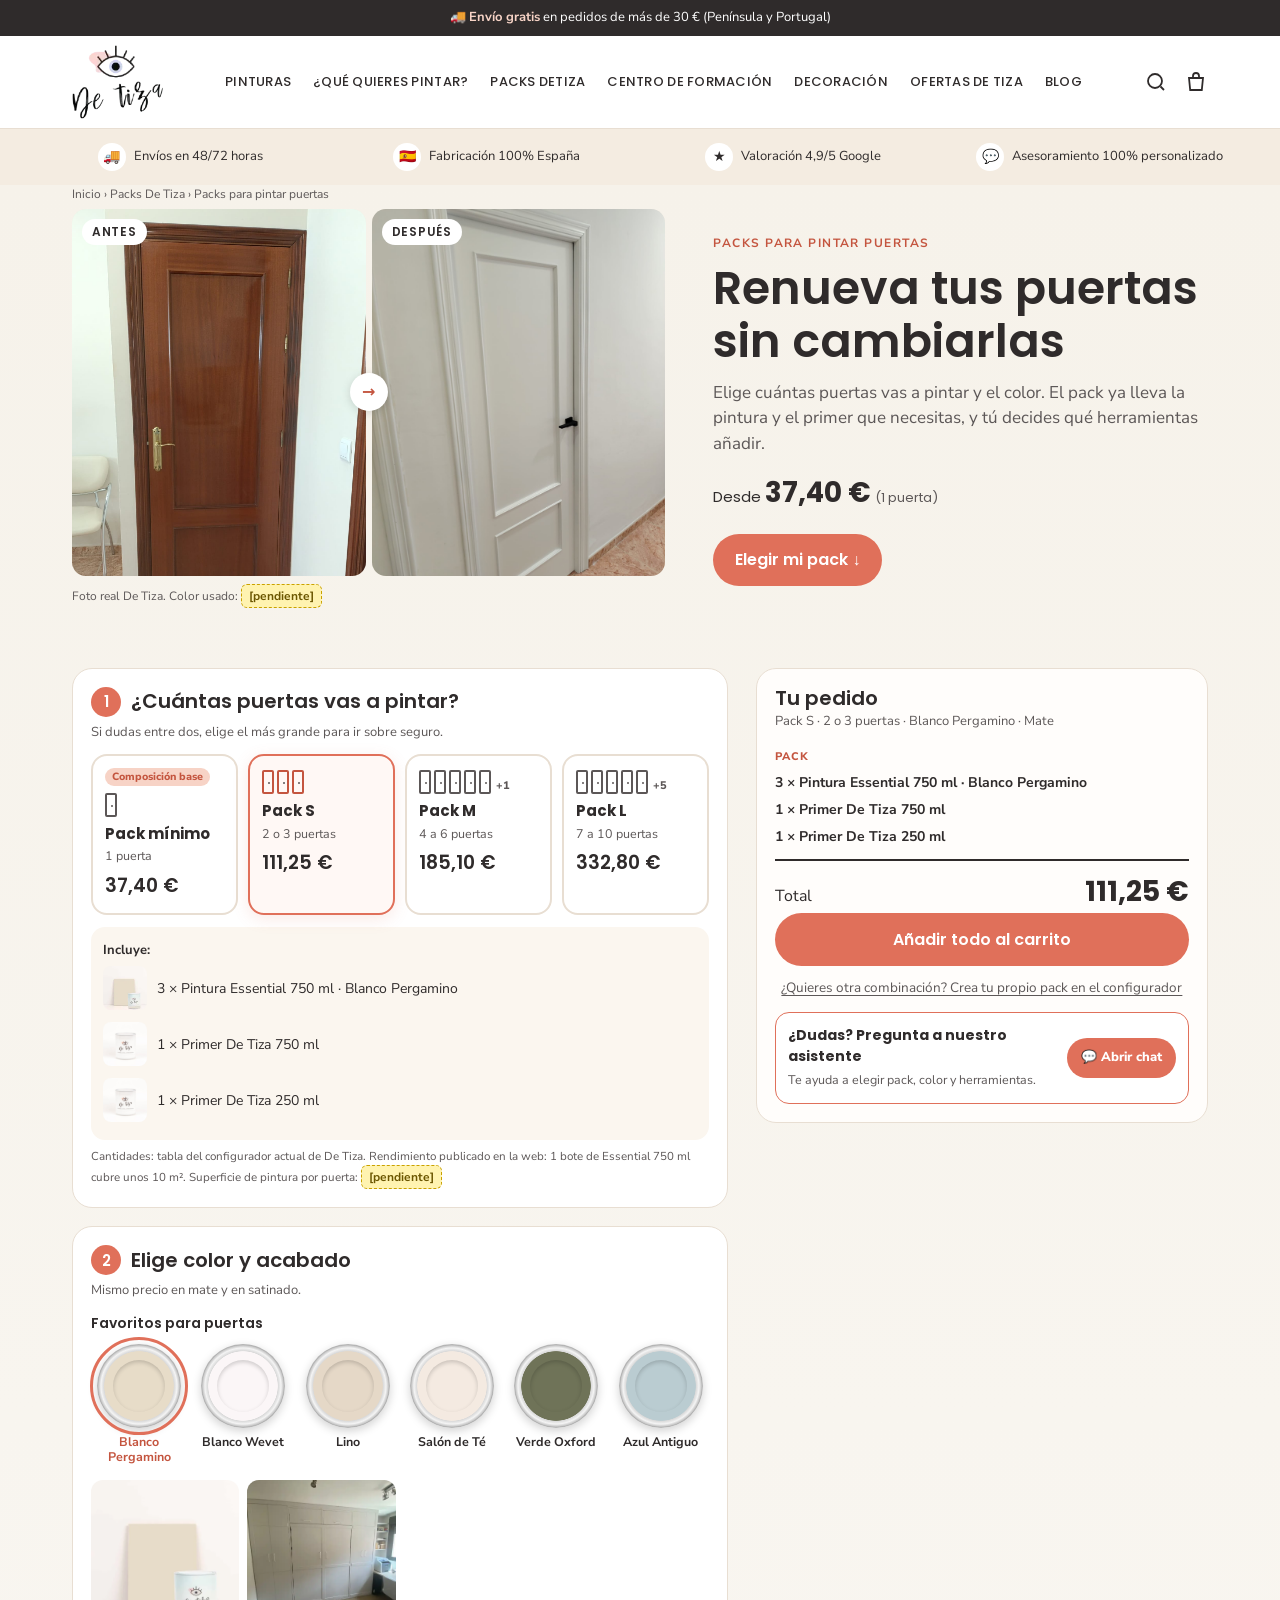
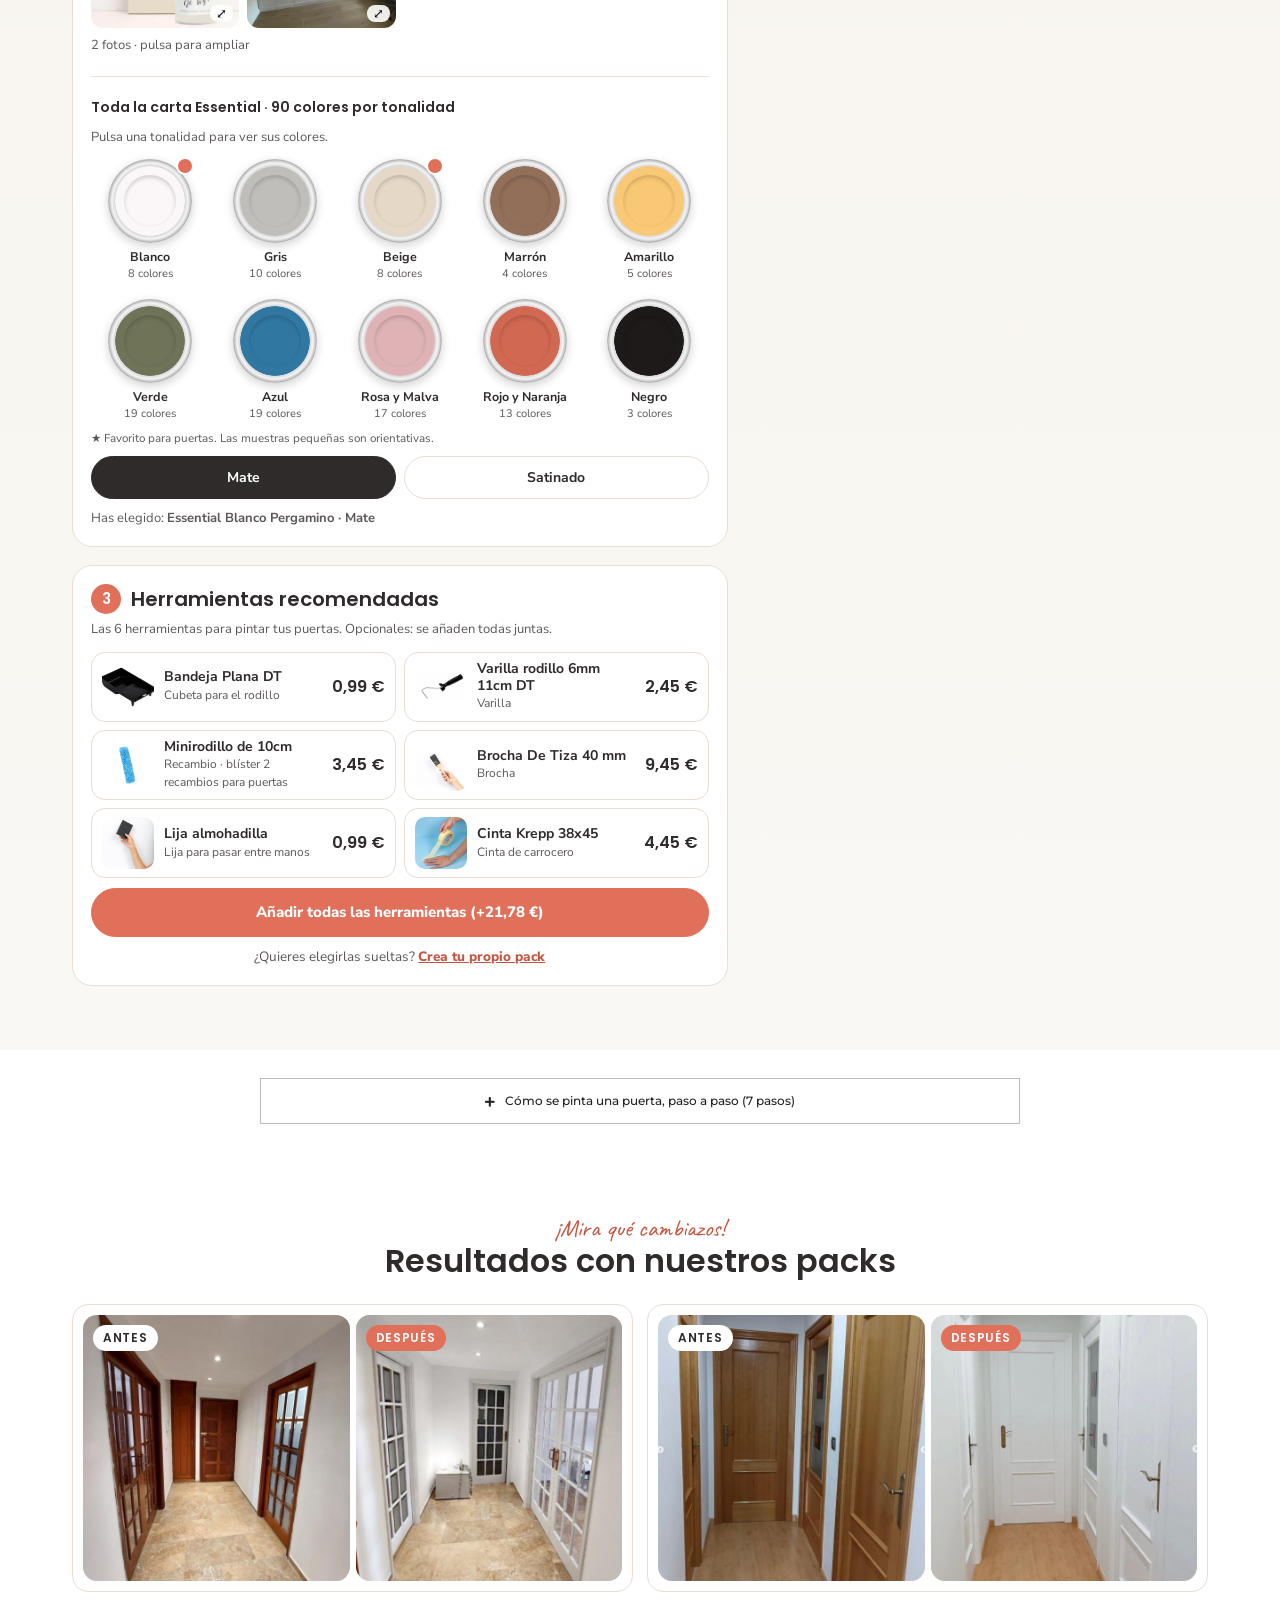
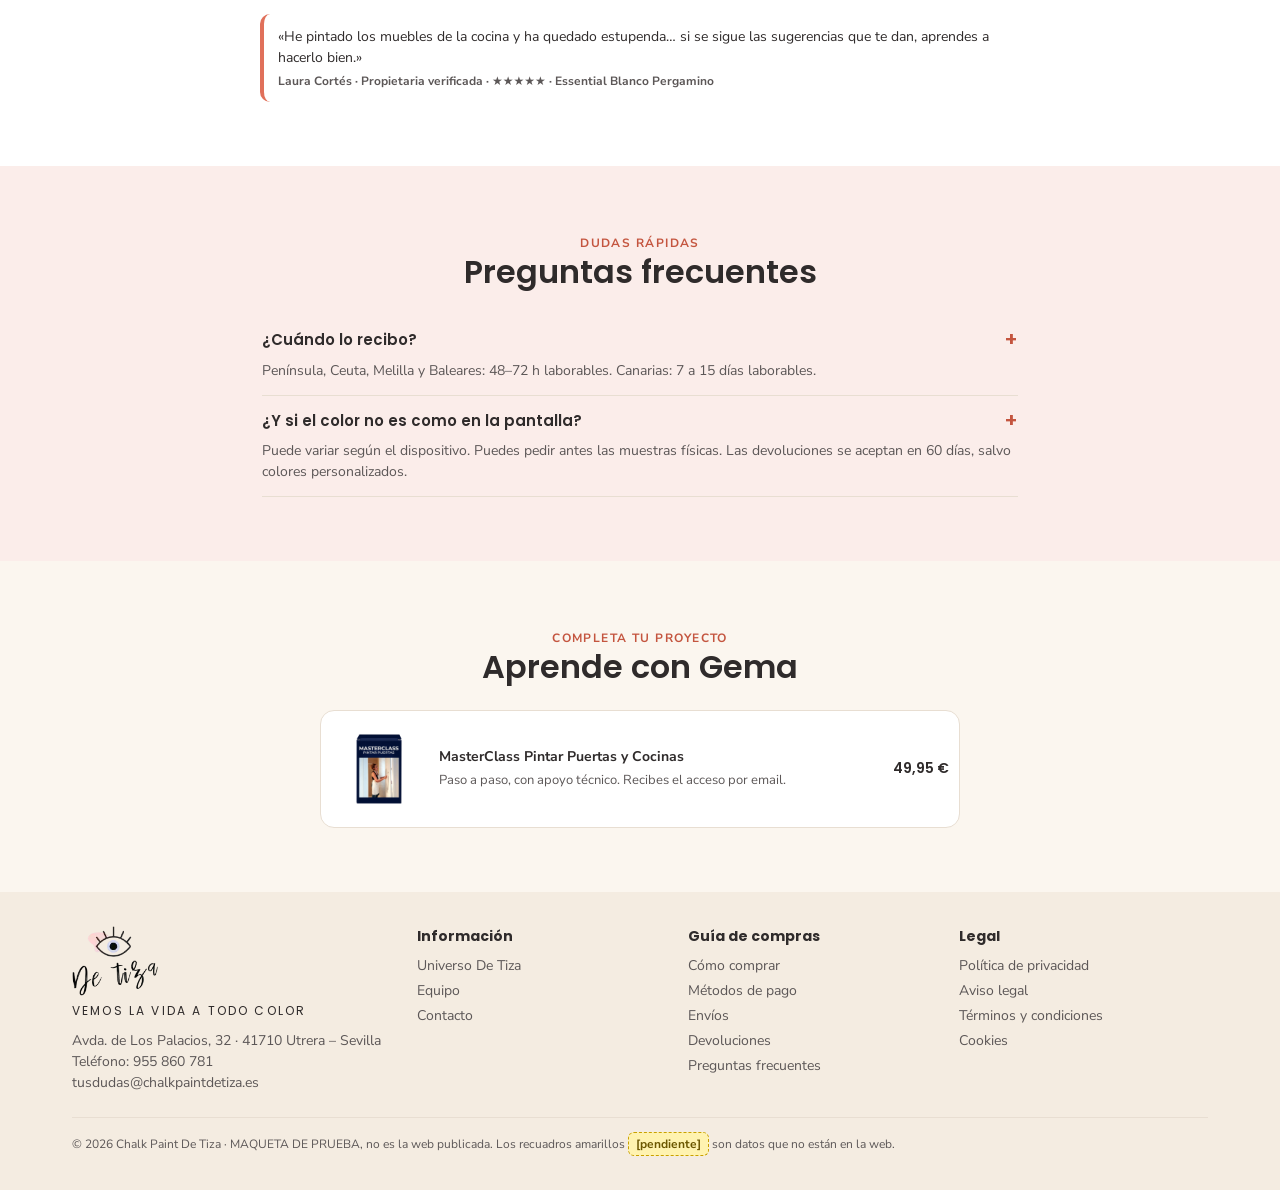
==== commit 21c35a35: "Pasos en desplegable estilo Ceramic, criterio muebles y textos sin repeticiones" ====
--- a/version-tonos.html
+++ b/version-tonos.html
@@ -1,5 +1,5 @@
-<!doctype html><html lang="es"><head><meta charset="utf-8"><meta name="robots" content="noindex, nofollow"><link rel="preconnect" href="https://fonts.googleapis.com"><link href="https://fonts.googleapis.com/css2?family=Caveat:wght@500&family=Nunito+Sans:wght@400;700;800&family=Poppins:wght@500;600;700&display=swap" rel="stylesheet"><meta name="viewport" content="width=device-width,initial-scale=1"><title>Maqueta v3 color · Packs para pintar puertas · Chalk Paint De Tiza</title><link rel="stylesheet" href="base.css"><link rel="stylesheet" href="v3.css"><link rel="stylesheet" href="v3-color.css"></head><body>
-<div class="topbar">🚚 <b>Envío gratis</b> en pedidos de más de 30 € (Península y Portugal) · Envíos en 48/72 horas</div>
+<!doctype html><html lang="es"><head><meta charset="utf-8"><meta name="robots" content="noindex, nofollow"><link rel="preconnect" href="https://fonts.googleapis.com"><link href="https://fonts.googleapis.com/css2?family=Caveat:wght@500&family=Nunito+Sans:wght@400;700;800&family=Poppins:wght@500;600;700&display=swap" rel="stylesheet"><meta name="viewport" content="width=device-width,initial-scale=1"><title>Maqueta v3 color · Packs para pintar puertas · Chalk Paint De Tiza</title><link rel="preconnect" href="https://fonts.googleapis.com"><link href="https://fonts.googleapis.com/css2?family=Montserrat:wght@500;700&display=swap" rel="stylesheet"><link rel="stylesheet" href="https://cdnjs.cloudflare.com/ajax/libs/font-awesome/5.15.4/css/all.min.css"><link rel="stylesheet" href="base.css"><link rel="stylesheet" href="v3.css"><link rel="stylesheet" href="v3-color.css"></head><body>
+<div class="topbar">🚚 <b>Envío gratis</b> en pedidos de más de 30 € (Península y Portugal)</div>
 <header class="header"><div class="wrap">
  <svg class="burger" width="26" height="26" viewBox="0 0 24 24" fill="none" stroke="#2F2B2B" stroke-width="1.8"><path d="M3 6h18M3 12h18M3 18h18"/></svg>
  <a class="logo" href="#"><img src="img/logo-de-tiza-headerOK.webp" alt="De Tiza"></a>
@@ -24,7 +24,6 @@
   <p class="lead">Elige cuántas puertas vas a pintar y el color. El pack ya lleva la pintura y el primer que necesitas, y tú decides qué herramientas añadir.</p>
   <p class="fromprice">Desde <b>37,40&nbsp;€</b> <span class="muted small">(1 puerta)</span></p>
   <div class="ctas"><a class="btn" href="#pack">Elegir mi pack ↓</a></div>
-  <div class="badges"><span>🚚 Recíbelo en 48/72 h</span><span>Envío gratis +30&nbsp;€</span><span>★ 4,9/5 Google</span><span>💬 Asistente en la web</span></div>
  </div>
 </div></section>
 
@@ -39,7 +38,7 @@
   </div>
   <div class="stepbox">
    <h2><span class="n">2</span>Elige color y acabado</h2>
-   <p class="hint">Elige uno de los 6 favoritos o cualquier color de la carta. Mismo precio en mate y en satinado.</p>
+   <p class="hint">Mismo precio en mate y en satinado.</p>
    <div class="favh">Favoritos para puertas</div>
    <div class="tins" id="colors"></div>
    <div class="thumbs" id="thumbs"></div><p class="gcap" id="gcap"></p>
@@ -48,7 +47,7 @@
     <p class="hint">Pulsa una tonalidad para ver sus colores.</p>
     <div class="tins tones" id="tabs"></div>
     <div class="tpanel" id="tpanel"><div class="tph" id="tph"></div><div class="cgrid" id="cgrid"></div></div>
-    <p class="src">Tonalidades y colores: carta Essential de la web. La muestra pequeña es aproximada, sacada de la foto de cada color. La latita de cada tonalidad lleva un color real de esa familia. ★ = favorito para puertas, con galería completa.</p>
+    <p class="src">★ Favorito para puertas. Las muestras pequeñas son orientativas.</p>
    </div>
    <div class="seg" id="finish"><button data-f="Mate" class="on">Mate</button><button data-f="Satinado">Satinado</button></div>
    <p class="chosen" id="chosen"></p>
@@ -66,42 +65,34 @@
   <div class="pname" id="pname"></div>
   <div class="lines" id="lines"></div>
   <div class="tot"><span>Total</span><b id="total"></b></div>
-  <div class="okship">✓ Envío gratis (Península y Portugal, pedidos de más de 30&nbsp;€)</div>
   <button class="btn block" id="addall">Añadir todo al carrito</button>
   <div class="added" id="added">Maqueta: aquí se añadiría al carrito con el pack registrado.</div>
   <a class="adv" id="avanzado">¿Quieres otra combinación? Crea tu propio pack en el configurador</a>
   <div class="askbox"><div><b>¿Dudas? Pregunta a nuestro asistente</b><span>Te ayuda a elegir pack, color y herramientas.</span></div><button class="askbtn" type="button" title="Abre el chat Oct8ne «Chat IA DeTiza» de la web">💬 Abrir chat</button></div>
-  <ul class="trustl"><li>▶ Tutoriales y vídeos paso a paso</li><li>🎨 Muestras físicas si dudas con el color</li><li>↩ Devoluciones en 60 días (salvo colores personalizados)</li></ul>
  </aside>
 </div></section></div>
 
-<section class="bg-salvia" id="pasos"><div class="wrap">
- <div class="sec-head"><span class="eyebrow">Cómo se hace</span><h2>Tu puerta paso a paso</h2><p class="lead" style="max-width:640px;margin:8px auto 0">Antes de empezar, remueve bien la pintura. Al Primer y a la pintura conviene echarles un 5&nbsp;% de agua para que no estén tan espesos.</p></div>
- <ol class="pasos">
-  <li class="paso"><span class="n">1</span><div><h3>Limpia la puerta</h3>
-   <p>Diluye 1 parte de Super Clean en 5 de agua y aplícalo con pulverizador. Ve por zonas pequeñas para que no se seque. Deja actuar 5 minutos, cepilla y aclara con abundante agua. También puedes limpiar con agua y amoniaco, retirándolo muy bien con agua clara.</p>
-   <p class="pend-l">Pasar lija fina o estropajo para limpiar (no es lijar) <span class="pend">[pendiente de confirmar]</span></p>
-   <div class="meta"><span class="tool">🧴 Super Clean o agua y amoniaco</span><span class="time">⏱ Deja secar <span class="pend">[tiempo pendiente de confirmar]</span></span></div></div></li>
-  <li class="paso"><span class="n">2</span><div><h3>Aplica el Primer</h3>
-   <p>Da el Primer (imprimación) con el rodillo blanco. En muebles muy oscuros, da una mano de Primer y una segunda de Primer mezclada con un 50&nbsp;% de pintura.</p>
-   <div class="meta"><span class="tool">🖌 Rodillo blanco</span><span class="tool">Manos: 1 <span class="pend">[pendiente de confirmar]</span> · 2 en muebles muy oscuros</span><span class="time">⏱ Seca al tacto en 30–60 min</span></div></div></li>
-  <li class="paso wait"><span class="n">3</span><div><h3>Espera antes de pintar</h3>
-   <p>Deja secar el Primer antes de la primera mano de Essential. De Tiza recomienda 12 horas.</p>
-   <div class="meta"><span class="time big">⏱ De 8 a 24 h</span></div></div></li>
-  <li class="paso"><span class="n">4</span><div><h3>1.ª mano de Essential</h3>
-   <p>Pinta con el minirodillo (rodillo azul).</p>
-   <div class="meta"><span class="tool">🖌 Minirodillo de 10 cm (rodillo azul)</span><span class="time">⏱ Seca al tacto: <span class="pend">[pendiente de confirmar]</span></span></div></div></li>
-  <li class="paso wait"><span class="n">5</span><div><h3>Espera para la 2.ª mano</h3>
-   <p>Deja secar la primera mano. Si quedan imperfecciones, pasa una lija de grano fino y limpia el polvillo con un trapo húmedo.</p>
-   <div class="meta"><span class="time big">⏱ Al menos 4 h · hasta 8 h con frío o humedad</span><span class="tool">Lija de grano fino (solo si hace falta)</span></div></div></li>
-  <li class="paso"><span class="n">6</span><div><h3>2.ª mano de Essential</h3>
-   <p>Pinta la segunda mano con el rodillo azul. El número de manos depende del color base de la puerta y del color elegido.</p>
-   <div class="meta"><span class="tool">🖌 Minirodillo de 10 cm (rodillo azul)</span></div></div></li>
-  <li class="paso done"><span class="n">7</span><div><h3>Lista para usar</h3>
-   <p>Respeta los tiempos de secado. Para limpiarla después, usa agua y amoniaco, un desengrasante no muy abrasivo o jabón neutro. No la frotes con estropajos, rasquetas de vidrio ni cepillos que arañen.</p>
-   <div class="meta"><span class="time big">✓ Para usar: en 2 o 3 días</span><span class="time big">✓ Curado total: a los 21 días</span></div></div></li>
- </ol>
- <p class="src" style="text-align:center">Datos: fichas de Primer De Tiza, Pintura Essential, Minirodillo de 10 cm y Super Clean, y página de packs para pintar puertas de chalkpaintdetiza.es.</p>
+<section class="pasos-sec" id="pasos"><div class="wrap">
+ <div class="dt-acc">
+  <details class="dt-item">
+   <summary><span class="dt-ic"><i class="fas fa-plus dt-closed" aria-hidden="true"></i><i class="fas fa-minus dt-opened" aria-hidden="true"></i></span><span class="dt-tt">Cómo se pinta una puerta, paso a paso (7 pasos)</span></summary>
+   <div class="dt-reg" role="region">
+    <h4>Paso a paso</h4>
+    <p class="dt-pre">Antes de empezar, remueve bien el Primer y la pintura y añádeles un 5&nbsp;% de agua (un chorreón) para que no estén tan espesos.</p>
+    <ol>
+     <li><strong>Limpia con Super Clean.</strong> Diluye 1 parte en 5 de agua y pulverízalo por zonas pequeñas. Déjalo actuar 5 minutos y frota con una lija fina o un estropajo: es para limpiar, no para lijar. Aclara con abundante agua y deja secar <span class="pend">[tiempo pendiente de confirmar]</span>. También puedes limpiar con agua y amoniaco.</li>
+     <li><strong>1.ª mano de Primer</strong> con rodillo blanco. Seca al tacto en <strong>30-60 minutos</strong>.</li>
+     <li><strong>2.ª mano de Primer mezclado al 50&nbsp;% con Essential</strong>, de <strong>8 a 24 horas</strong> después de la primera.</li>
+     <li><strong>1.ª mano de Essential</strong> con el minirodillo (rodillo azul), de <strong>8 a 24 horas</strong> después del Primer. Lo mejor es esperar 12 horas.</li>
+     <li><strong>Deja secar al menos 4 horas</strong>, hasta 8 si hace frío o hay humedad. Si quedan imperfecciones, pasa una lija de grano fino y quita el polvo con un trapo húmedo.</li>
+     <li><strong>2.ª mano de Essential</strong> con el rodillo azul. Las manos necesarias dependen del color de la puerta y del color elegido.</li>
+     <li><strong>Lista para usar en 2 o 3 días.</strong> El curado completo llega a los 21 días; hasta entonces trátala con cuidado.</li>
+    </ol>
+    <h4>Cuidados</h4>
+    <p>Limpia con agua y amoniaco, un desengrasante suave o jabón neutro. No uses estropajos, rasquetas ni cepillos que arañen.</p>
+   </div>
+  </details>
+ </div>
 </div></section>
 
 <section class="bg-white"><div class="wrap">
@@ -115,10 +106,7 @@
 
 <section class="bg-rosa"><div class="wrap faqwrap faq">
  <div class="sec-head"><span class="eyebrow">Dudas rápidas</span><h2>Preguntas frecuentes</h2></div>
- <details open><summary>¿Qué pack necesito?</summary><p>Elige según el número total de puertas. Si dudas entre dos opciones, elige la más grande. Para otras combinaciones, usa el configurador avanzado.</p></details>
- <details open><summary>¿Necesito el primer?</summary><p>Sí. En la web aparece como «¡Imprescindible!» y es el primer paso antes de pintar.</p></details>
- <details open><summary>¿Cuánto tarda en secar?</summary><p>En 2 o 3 días estará seca para usarla, pero la pintura no cura del todo hasta pasados 21 días.</p></details>
- <details open><summary>¿Cuándo lo recibo?</summary><p>Península, Ceuta, Melilla y Baleares: 48–72 h laborables. Canarias: 7 a 15 días laborables.</p></details>
+    <details open><summary>¿Cuándo lo recibo?</summary><p>Península, Ceuta, Melilla y Baleares: 48–72 h laborables. Canarias: 7 a 15 días laborables.</p></details>
  <details open><summary>¿Y si el color no es como en la pantalla?</summary><p>Puede variar según el dispositivo. Puedes pedir antes las muestras físicas. Las devoluciones se aceptan en 60 días, salvo colores personalizados.</p></details>
 </div></section>
 
@@ -148,7 +136,7 @@
  ['Varilla rodillo 6mm 11cm DT','Varilla',2.45,'varilla-rodillo-pintura-6mm.jpg'],
  ['Minirodillo de 10cm','Recambio · blíster 2 recambios para puertas',3.45,'recambio-rodillo-pintura-azul.webp'],
  ['Brocha De Tiza 40 mm','Brocha',9.45,'brocha-negra-30.jpg'],
- ['Lija almohadilla','Lija · grano medio',0.99,'Web-Herramientas-Detiza-44.jpg'],
+ ['Lija almohadilla','Lija para pasar entre manos',0.99,'Web-Herramientas-Detiza-44.jpg'],
  ['Cinta Krepp 38x45','Cinta de carrocero',4.45,'Web-Herramientas-Detiza-19.jpg']];
 const params=new URLSearchParams(location.search);
 const idp=params.get('id');let st={lb:null,s:+(params.get('s')??1),c:idp?ALL.findIndex(c=>c.slug==idp):FAV[+(params.get('c')??0)],g:0,tab:null,f:'Mate',t:new Set(params.get('all')?[0,1,2,3,4,5]:[])};
@@ -163,11 +151,11 @@
  if(s.e750)rows.push([`${s.e750} × Pintura Essential 750 ml · ${col[0]}`,'@carta/'+C.thumb,s.e750*P.e750]);
  if(s.p750)rows.push([`${s.p750} × Primer De Tiza 750 ml`,'primer-e1643105426503.jpg',s.p750*P.p750]);
  if(s.p250)rows.push([`${s.p250} × Primer De Tiza 250 ml`,'primer-e1643105426503.jpg',s.p250*P.p250]);
- $('contents').innerHTML='<b style="font-size:13px">Incluye:</b>'+rows.map(r=>`<div class="row"><img src="${r[1][0]=='@'?'img/'+r[1].slice(1):'img/'+r[1]}" alt=""><span>${r[0]}</span><span>${eur(r[2])}</span></div>`).join('');
+ $('contents').innerHTML='<b style="font-size:13px">Incluye:</b>'+rows.map(r=>`<div class="row"><img src="${r[1][0]=='@'?'img/'+r[1].slice(1):'img/'+r[1]}" alt=""><span>${r[0]}</span></div>`).join('');
  $('colors').innerHTML=FAV.map(i=>`<button class="tin${i==st.c?' on':''}" data-c="${i}"><span class="lid" style="--c:${ALL[i].hex}"></span><span class="tn">${ALL[i].name}</span></button>`).join('');
  const G=C.gal?C.gal.map(f=>'img/galeria/'+f):['img/principal/'+C.thumb]; window.G=G;
  $('thumbs').innerHTML=G.map((f,k)=>`<button class="th" data-lb="${k}" aria-label="Ver foto ${k+1} en grande"><img src="${f}" alt="Essential ${C.name}, foto ${k+1}"><span>⤢</span></button>`).join('');
- $('gcap').innerHTML=`<b>Essential ${C.name}</b> · ${C.gal?`${G.length} ${G.length>1?'fotos':'foto'} de la ficha`:'foto principal de la ficha'} · pulsa para ampliar`;
+ $('gcap').innerHTML=`${G.length} ${G.length>1?'fotos':'foto'} · pulsa para ampliar`;
  $('ncol').textContent=ALL.length;
  $('tabs').innerHTML=TONES.map(t=>`<button class="tin tone${t.slug==st.tab?' on':''}${C.tones.includes(t.slug)?' has':''}" data-t="${t.slug}" aria-expanded="${t.slug==st.tab}" title="Color de la latita: Essential ${TREP[t.slug][0]}"><span class="lid" style="--c:${TREP[t.slug][1]}"></span><span class="tn">${t.name}</span><small>${ALL.filter(c=>c.tones.includes(t.slug)).length} colores</small></button>`).join('');
  $('tpanel').classList.toggle('open',!!st.tab);
@@ -185,7 +173,7 @@
  $('all').innerHTML=st.t.size?'✓ Herramientas añadidas (+21,78 €) · <u>Quitar</u>':'Añadir todas las herramientas (+21,78 €)';
  $('all').classList.toggle('on',st.t.size>0);
  $('pname').textContent=`${s.k} · ${s.r} · ${col[0]} · ${st.f}`;
- let L='<div class="grp">Pack</div>'+rows.map(r=>`<div class="l"><span>${r[0]}</span><span>${eur(r[2])}</span></div>`).join('');
+ let L='<div class="grp">Pack</div>'+rows.map(r=>`<div class="l"><span>${r[0]}</span></div>`).join('');
  if(st.t.size)L+='<div class="grp">Herramientas</div>'+[...st.t].sort().map(i=>`<div class="l"><span>${TOOLS[i][0]}</span><span>${eur(TOOLS[i][2])}</span></div>`).join('');
  $('lines').innerHTML=L;
  const tot=price(s)+tsum; $('total').textContent=eur(tot); $('mtotal').textContent=eur(tot);
--- a/v3.css
+++ b/v3.css
@@ -79,3 +79,21 @@
 .allbtn.on u{color:var(--coral-d)}
 .own{text-align:center;font-size:13.5px;margin-top:10px;color:var(--ink2)}
 .own a{color:var(--coral-d);font-weight:800;text-decoration:underline}
+/* Desplegable de pasos: copia del acordeón de la ficha Ceramic (chalkpaintdetiza.es/pintura-ceramic/) */
+.pasos-sec{padding:28px 0;background:#fff}
+.dt-acc{max-width:760px;margin:0 auto;font-family:Montserrat,sans-serif;font-size:17px;font-weight:500;line-height:23.8px;color:#505050}
+.dt-item{display:flex;flex-direction:column}
+.dt-item>summary{list-style:none;display:flex;justify-content:center;align-items:center;gap:0 10px;padding:10px;background:#fff;border:1px solid #BDBBBB;color:#1F2124;cursor:pointer}
+.dt-item>summary::-webkit-details-marker{display:none}
+.dt-tt{font-size:12px;font-weight:500;line-height:23.8px}
+.dt-ic{display:flex;font-size:11px;line-height:11px}
+.dt-ic i{font-size:11px}
+.dt-item .dt-opened{display:none}.dt-item[open] .dt-opened{display:block}.dt-item[open] .dt-closed{display:none}
+.dt-reg{padding:10px;background:#fff;border:1px solid #D5D8DC}
+.dt-reg h4{font-family:Montserrat,sans-serif;font-size:18px;font-weight:500;color:#000;margin:0 0 20px;line-height:1.3}
+.dt-reg ol{padding-left:0;margin:0 0 18px 36px}
+.dt-reg li,.dt-reg p{font-size:12px;line-height:23.8px;color:#505050}
+.dt-reg p{margin:0 0 18px}
+.dt-reg strong{font-weight:700}
+.dt-reg .pend{font-size:11px}
+.contents .row span:last-child{margin-left:0;white-space:normal;font-weight:400}
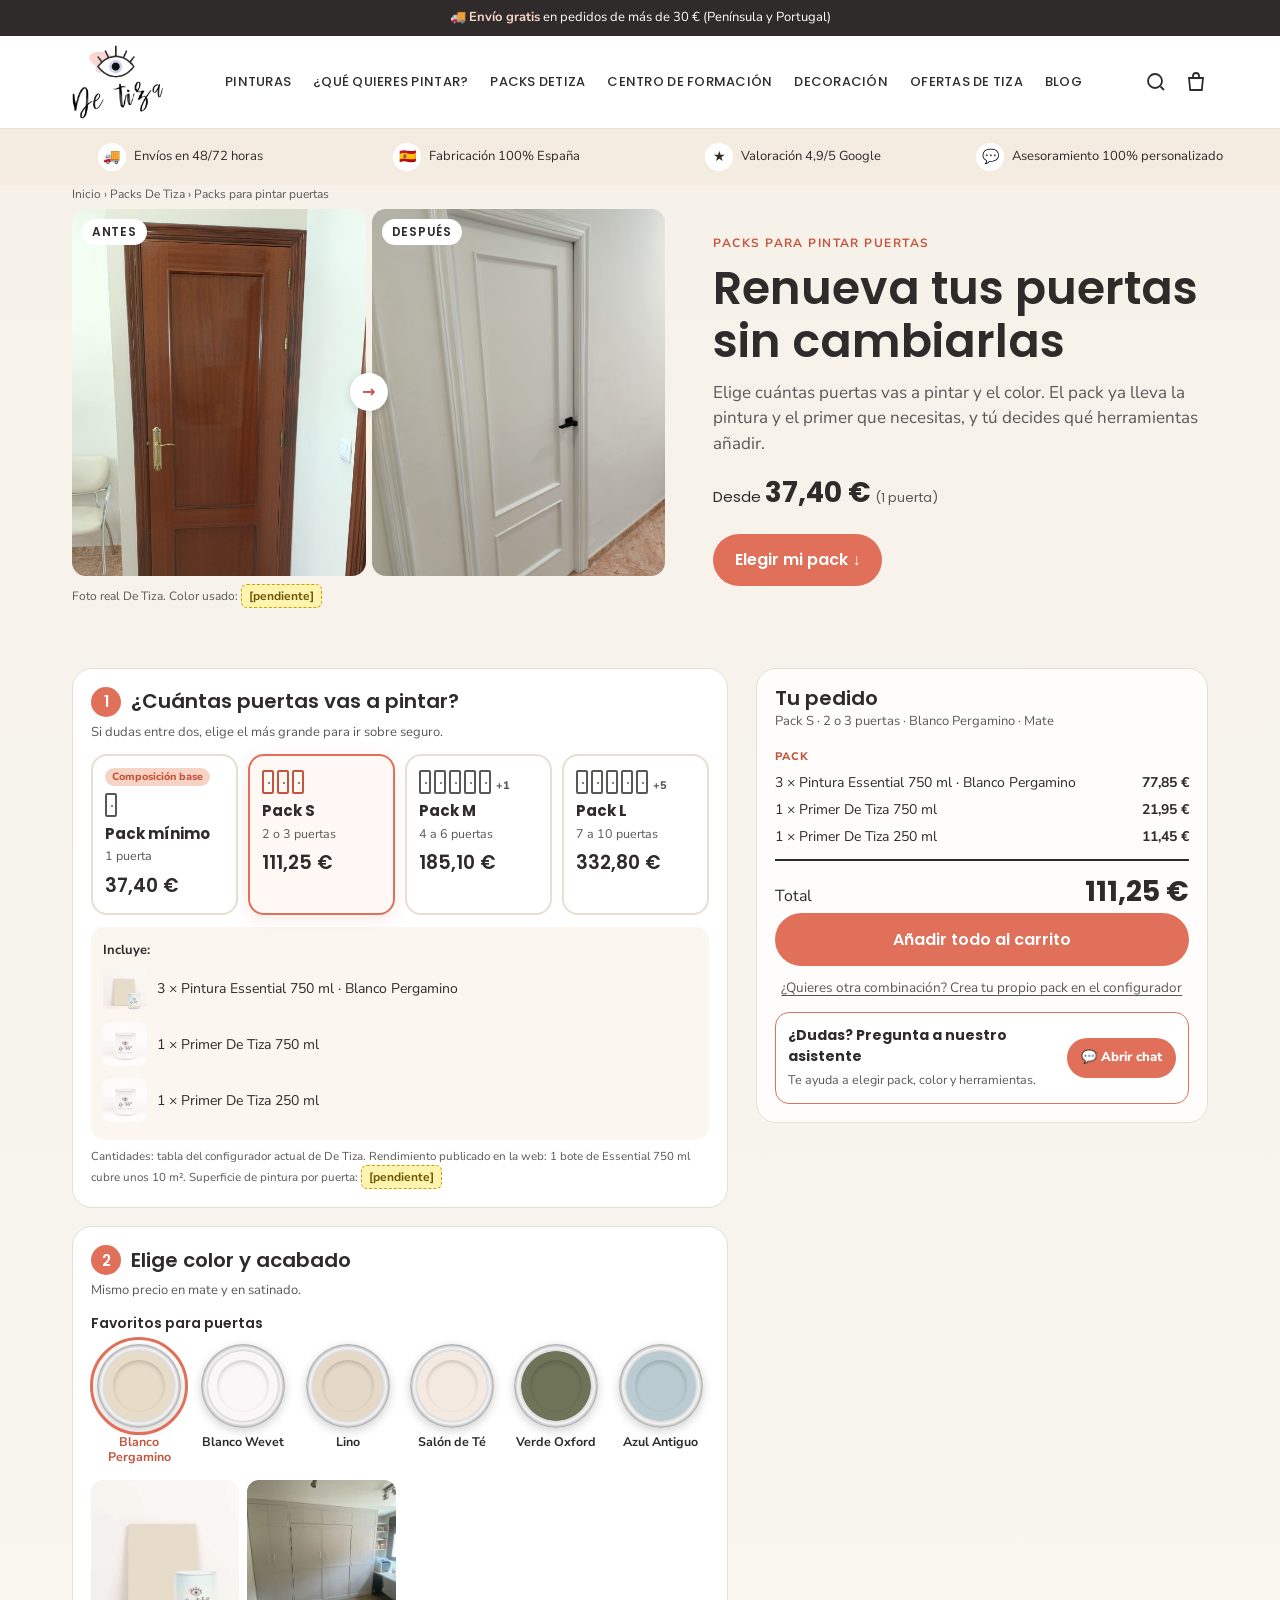
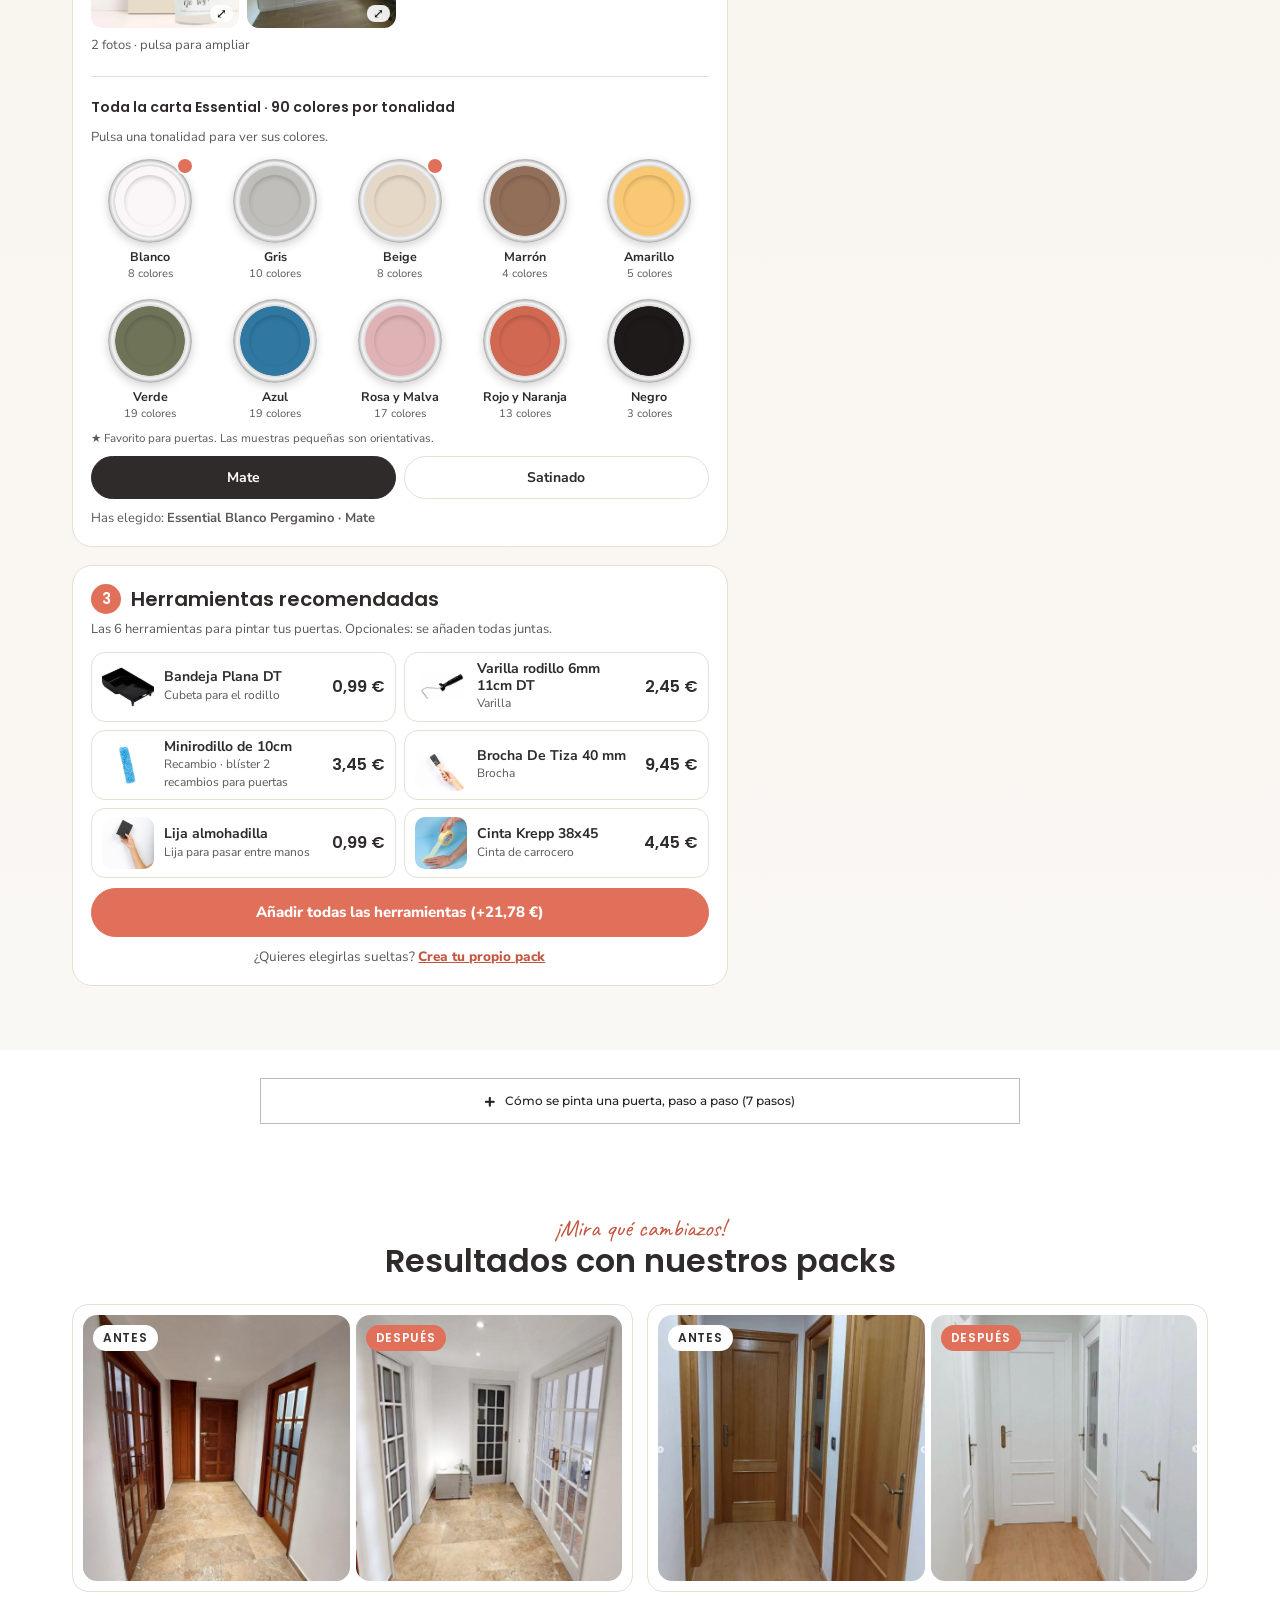
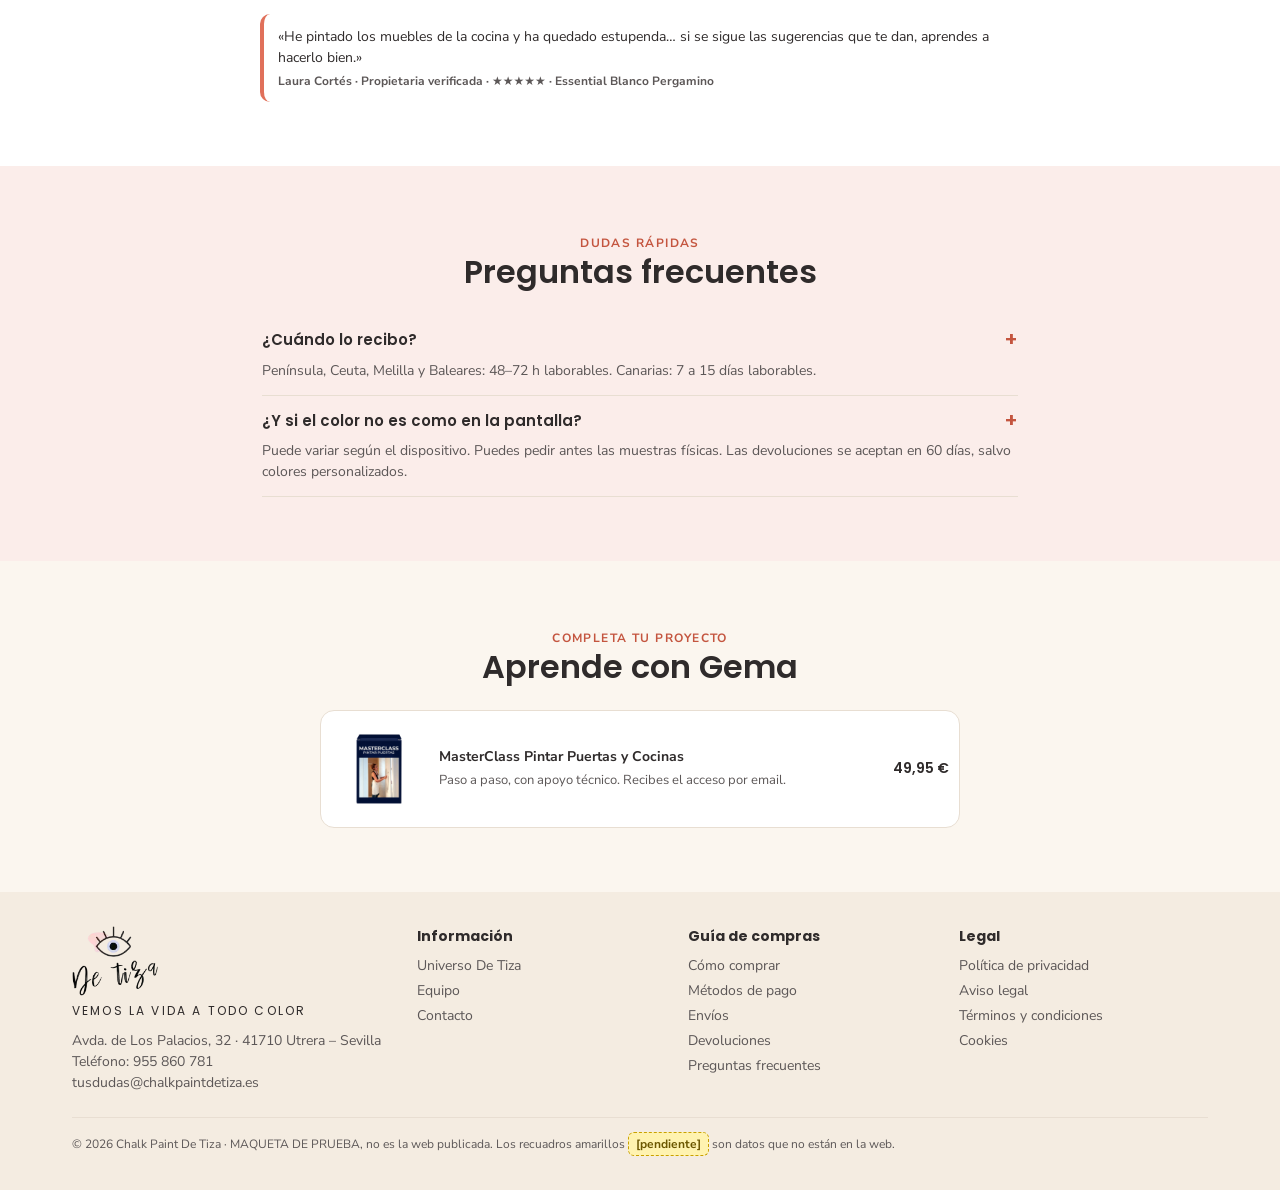
==== commit 15edb49c: "Precios de nuevo en Tu pedido" ====
--- a/version-tonos.html
+++ b/version-tonos.html
@@ -173,7 +173,7 @@
  $('all').innerHTML=st.t.size?'✓ Herramientas añadidas (+21,78 €) · <u>Quitar</u>':'Añadir todas las herramientas (+21,78 €)';
  $('all').classList.toggle('on',st.t.size>0);
  $('pname').textContent=`${s.k} · ${s.r} · ${col[0]} · ${st.f}`;
- let L='<div class="grp">Pack</div>'+rows.map(r=>`<div class="l"><span>${r[0]}</span></div>`).join('');
+ let L='<div class="grp">Pack</div>'+rows.map(r=>`<div class="l"><span>${r[0]}</span><span>${eur(r[2])}</span></div>`).join('');
  if(st.t.size)L+='<div class="grp">Herramientas</div>'+[...st.t].sort().map(i=>`<div class="l"><span>${TOOLS[i][0]}</span><span>${eur(TOOLS[i][2])}</span></div>`).join('');
  $('lines').innerHTML=L;
  const tot=price(s)+tsum; $('total').textContent=eur(tot); $('mtotal').textContent=eur(tot);
